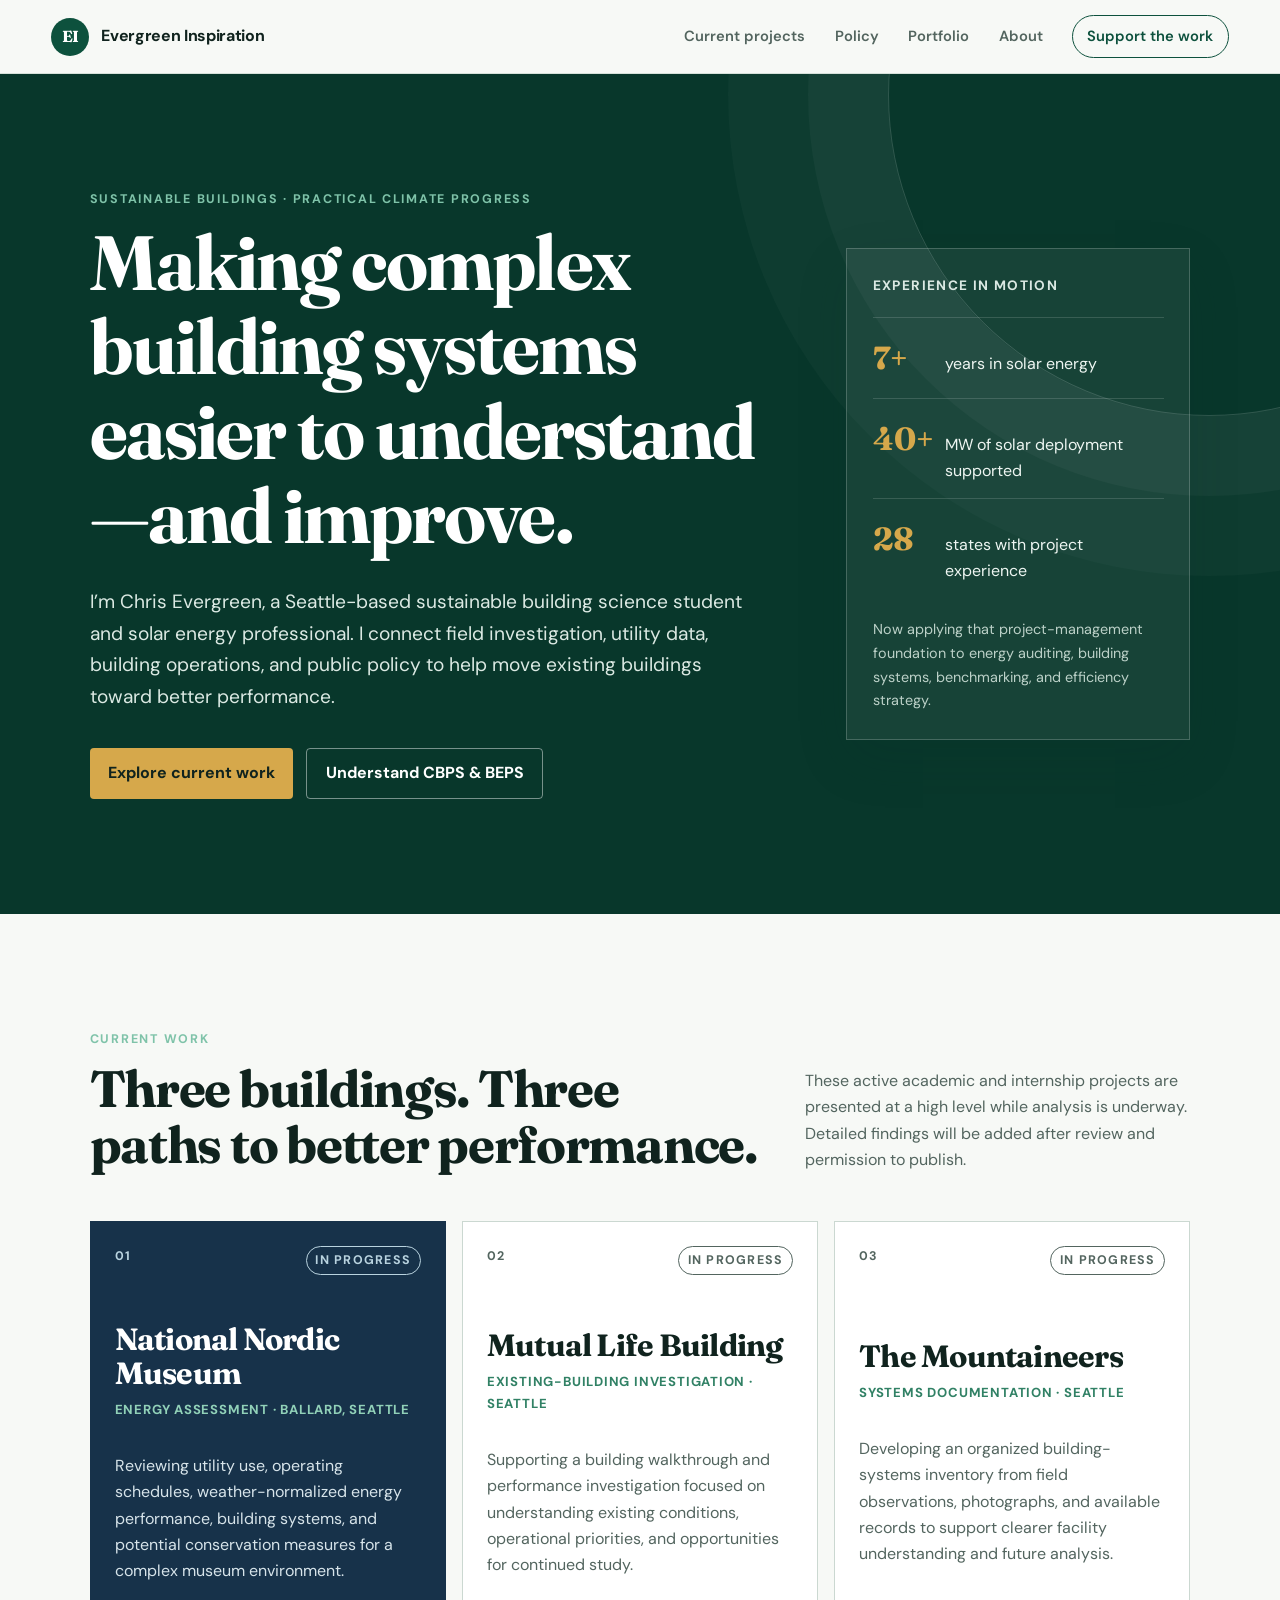
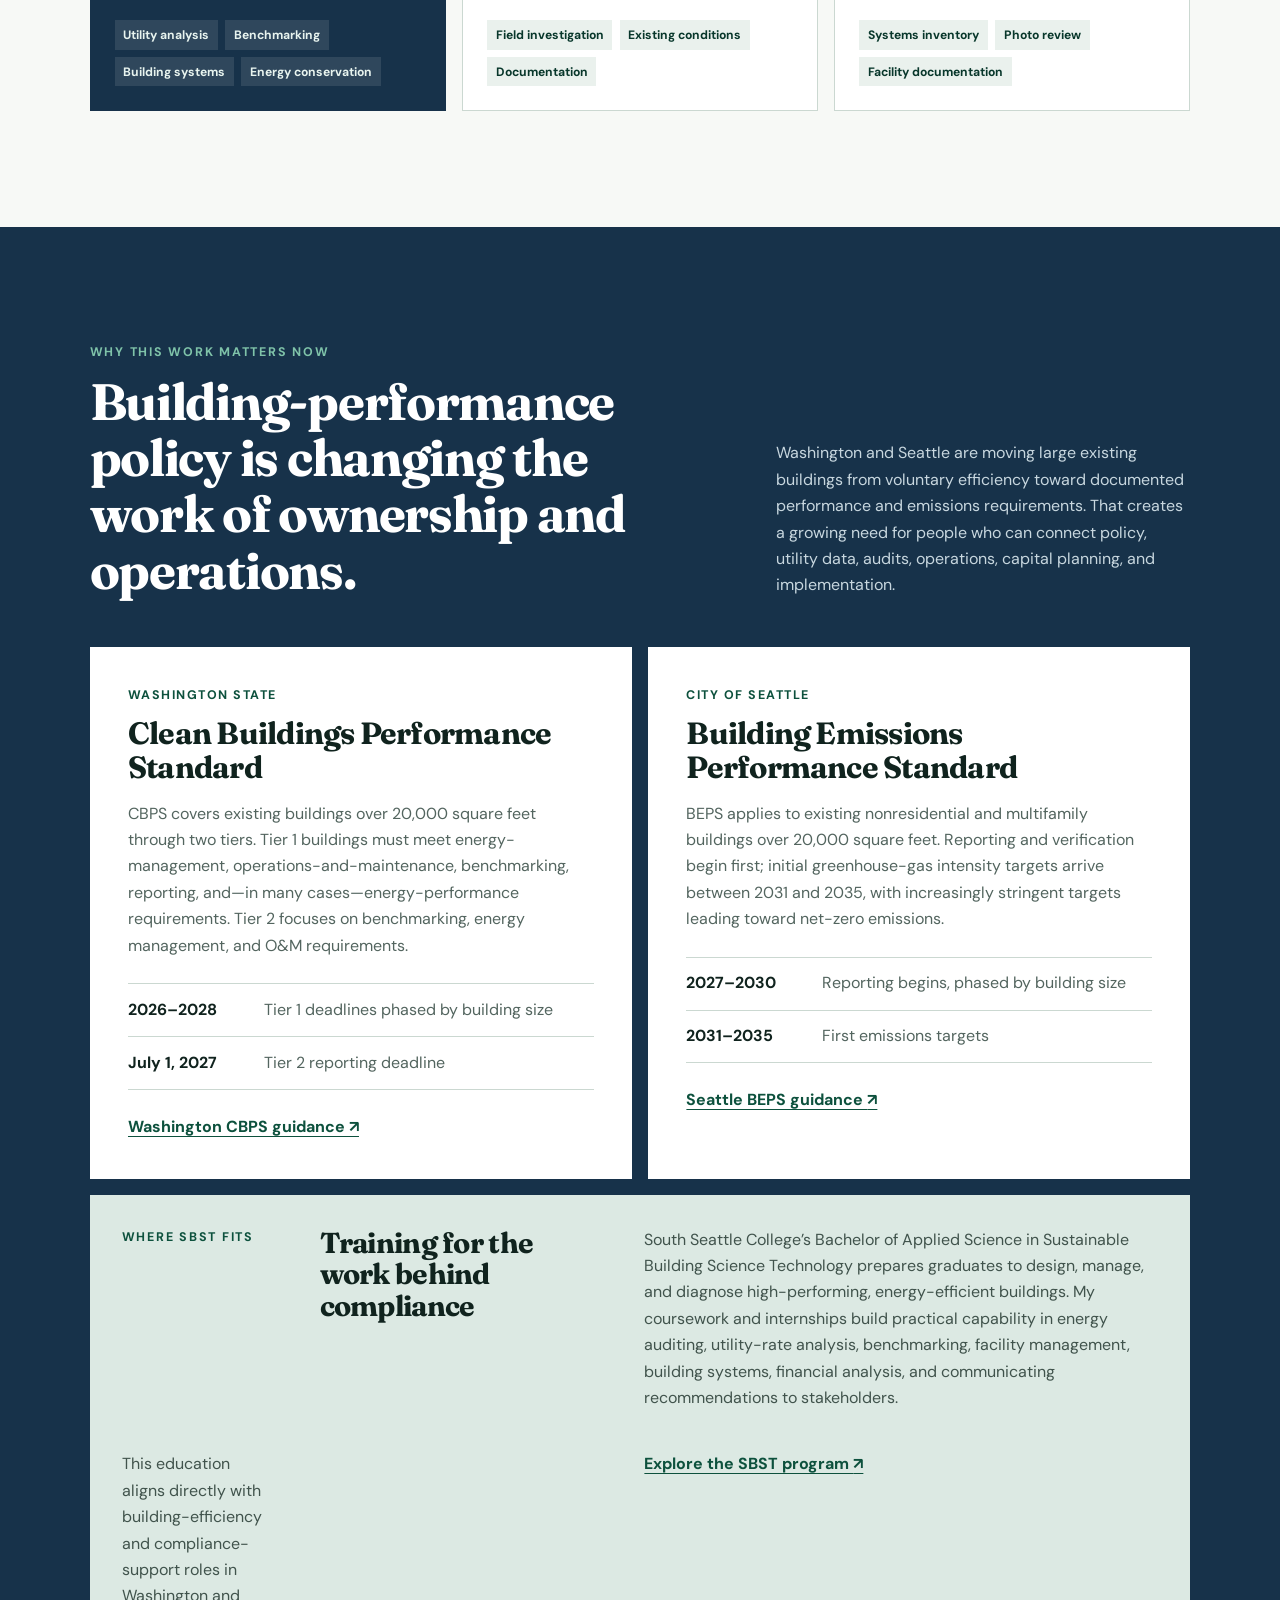
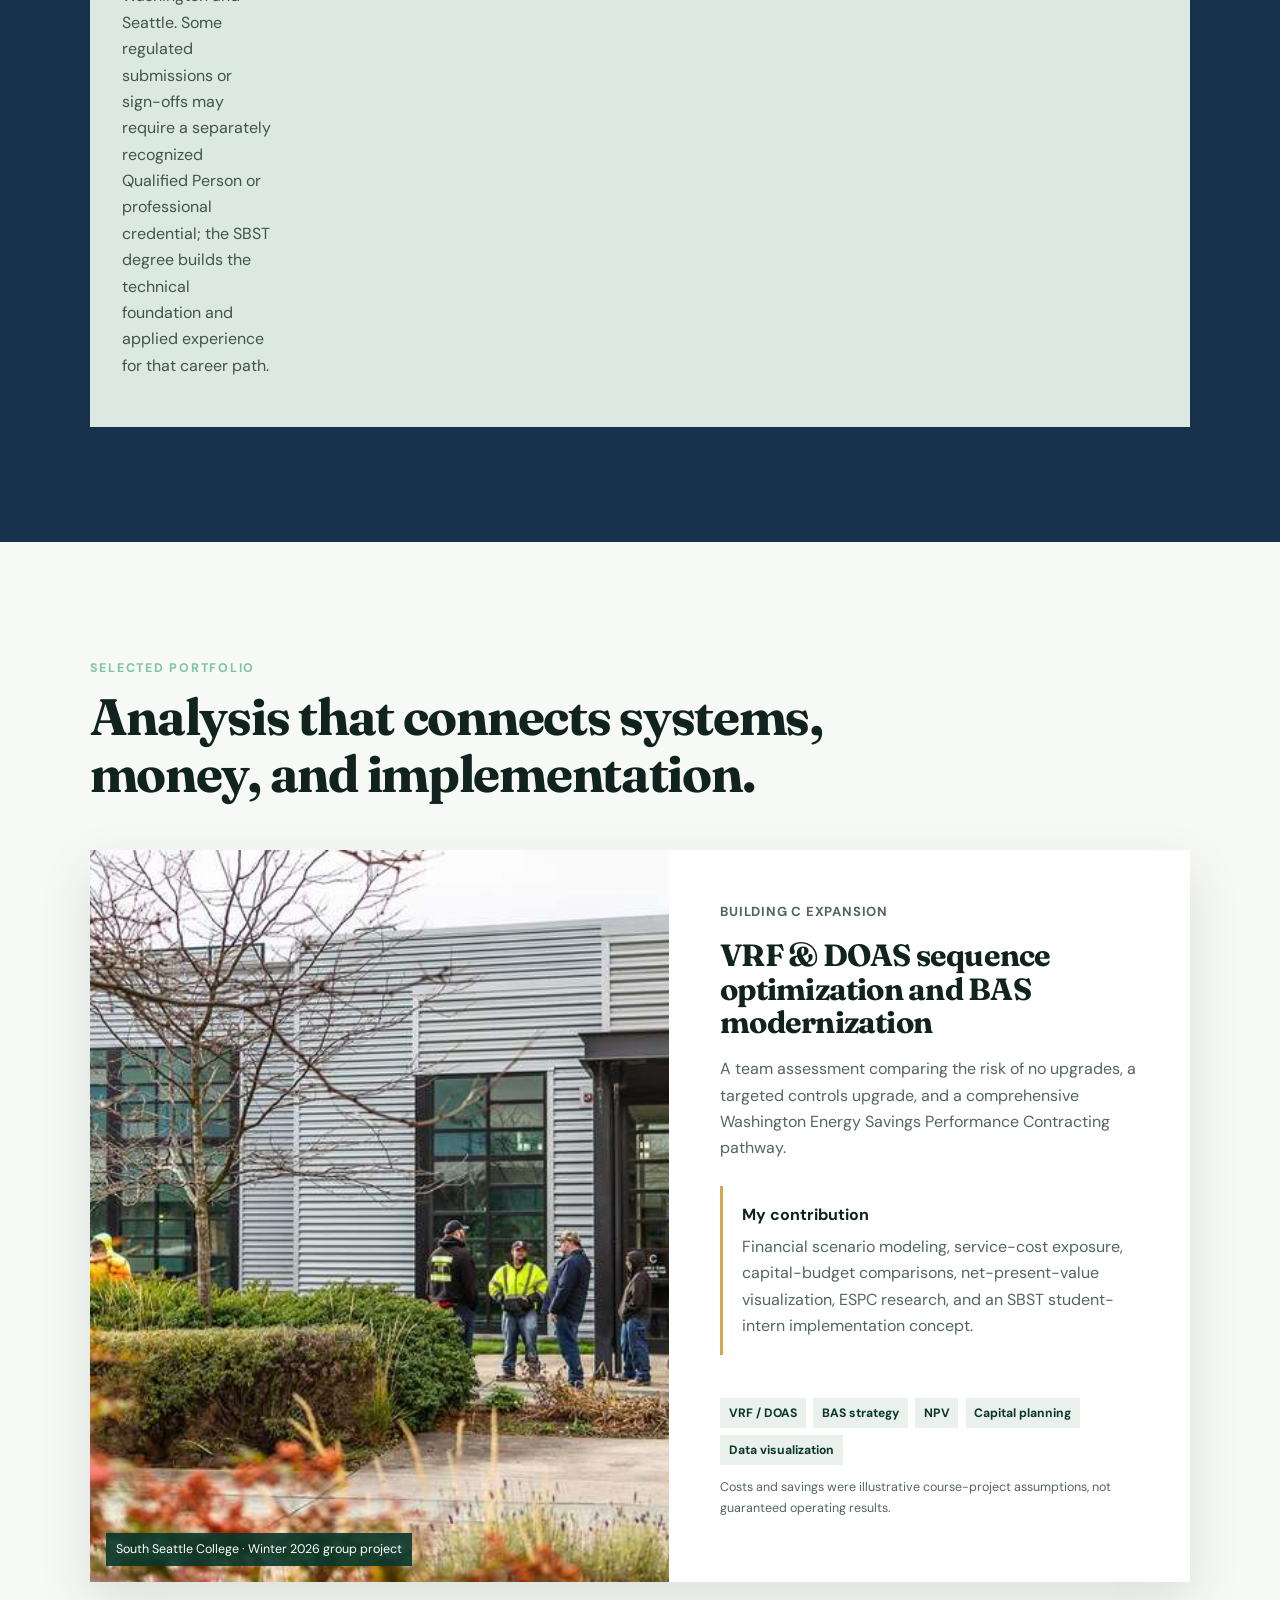
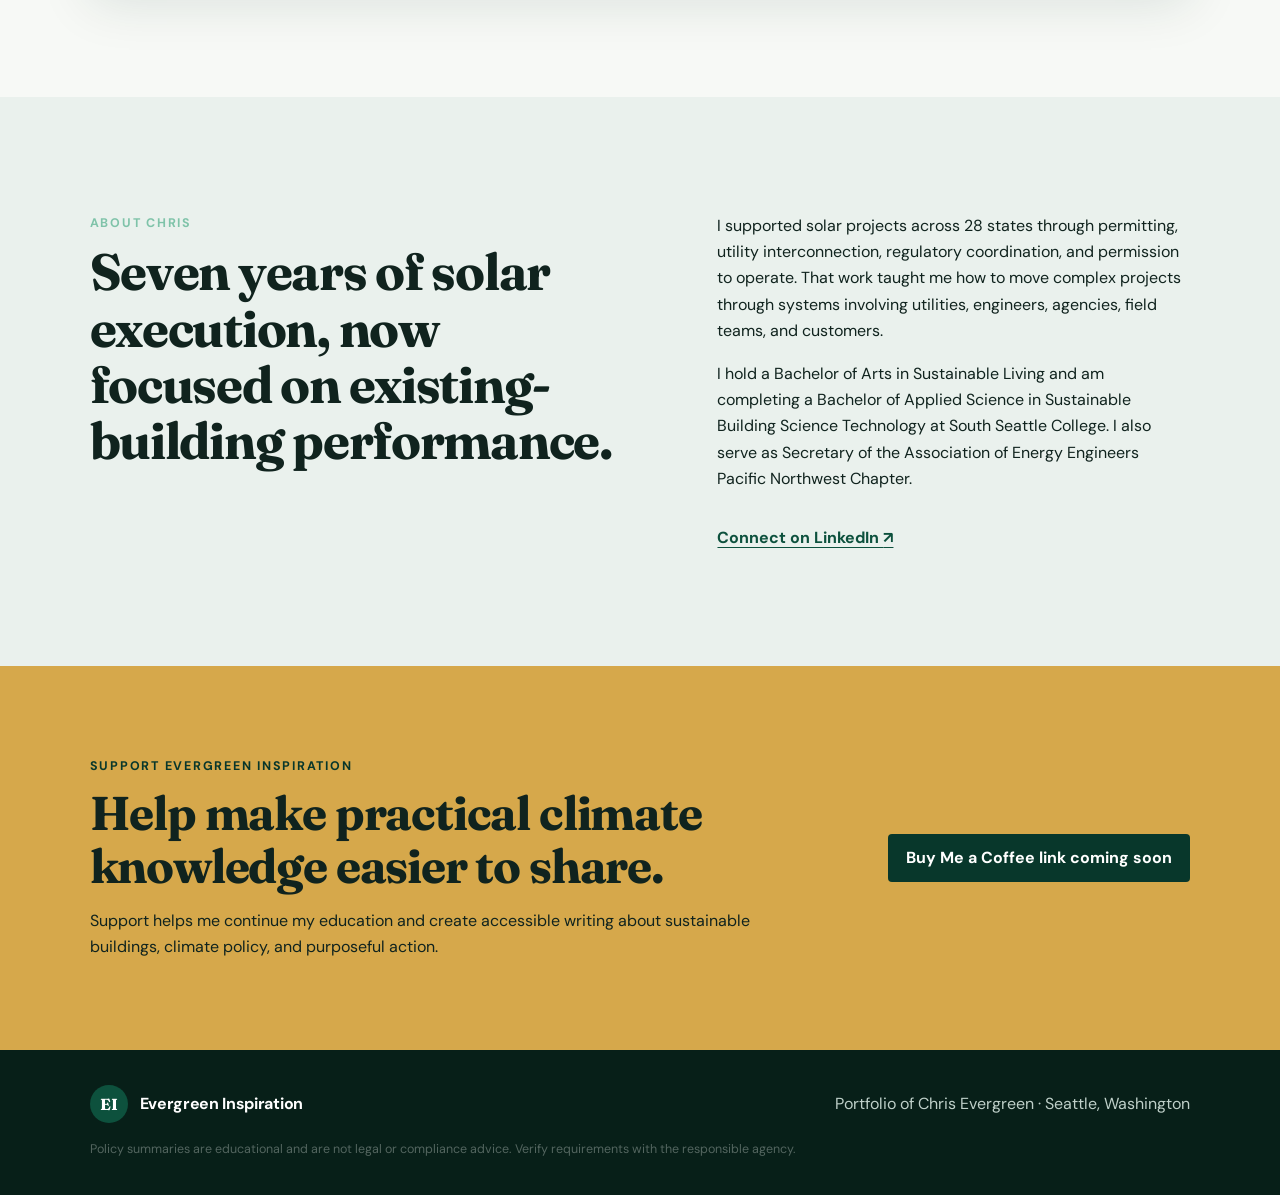
==== index.html @ 967eb892 "Embed optimized project image" ====
<!doctype html>
<html lang="en">
<head>
  <meta charset="utf-8">
  <meta name="viewport" content="width=device-width, initial-scale=1">
  <meta name="description" content="Chris Evergreen's portfolio in sustainable buildings, solar project management, building performance, and climate-focused work.">
  <title>Evergreen Inspiration | Chris Evergreen</title>
  <link rel="preconnect" href="https://fonts.googleapis.com">
  <link rel="preconnect" href="https://fonts.gstatic.com" crossorigin>
  <link href="https://fonts.googleapis.com/css2?family=DM+Sans:wght@400;500;600;700&family=Fraunces:opsz,wght@9..144,600;9..144,700&display=swap" rel="stylesheet">
  <link rel="stylesheet" href="styles.css">
</head>
<body>
  <a class="skip-link" href="#main">Skip to content</a>

  <header class="site-header">
    <a class="brand" href="#top" aria-label="Evergreen Inspiration home">
      <span class="brand-mark" aria-hidden="true">EI</span>
      <span>Evergreen Inspiration</span>
    </a>
    <button class="menu-button" type="button" aria-expanded="false" aria-controls="site-nav">Menu</button>
    <nav id="site-nav" aria-label="Primary navigation">
      <a href="#projects">Current projects</a>
      <a href="#policy">Policy</a>
      <a href="#portfolio">Portfolio</a>
      <a href="#about">About</a>
      <a class="nav-support" href="#support">Support the work</a>
    </nav>
  </header>

  <main id="main">
    <section class="hero" id="top">
      <div class="hero-copy">
        <p class="eyebrow">Sustainable buildings · practical climate progress</p>
        <h1>Making complex building systems easier to understand—and improve.</h1>
        <p class="hero-lede">I’m Chris Evergreen, a Seattle-based sustainable building science student and solar energy professional. I connect field investigation, utility data, building operations, and public policy to help move existing buildings toward better performance.</p>
        <div class="hero-actions">
          <a class="button primary" href="#projects">Explore current work</a>
          <a class="button secondary" href="#policy">Understand CBPS &amp; BEPS</a>
        </div>
      </div>
      <aside class="impact-panel" aria-label="Experience highlights">
        <p class="impact-kicker">Experience in motion</p>
        <dl>
          <div><dt>7+</dt><dd>years in solar energy</dd></div>
          <div><dt>40+</dt><dd>MW of solar deployment supported</dd></div>
          <div><dt>28</dt><dd>states with project experience</dd></div>
        </dl>
        <p class="impact-note">Now applying that project-management foundation to energy auditing, building systems, benchmarking, and efficiency strategy.</p>
      </aside>
    </section>

    <section class="section projects-section" id="projects">
      <div class="section-heading">
        <div>
          <p class="eyebrow">Current work</p>
          <h2>Three buildings. Three paths to better performance.</h2>
        </div>
        <p>These active academic and internship projects are presented at a high level while analysis is underway. Detailed findings will be added after review and permission to publish.</p>
      </div>

      <div class="project-grid">
        <article class="project-card featured">
          <div class="card-topline"><span>01</span><span class="status">In progress</span></div>
          <h3>National Nordic Museum</h3>
          <p class="project-type">Energy assessment · Ballard, Seattle</p>
          <p>Reviewing utility use, operating schedules, weather-normalized energy performance, building systems, and potential conservation measures for a complex museum environment.</p>
          <ul class="tag-list" aria-label="Project skills">
            <li>Utility analysis</li><li>Benchmarking</li><li>Building systems</li><li>Energy conservation</li>
          </ul>
        </article>

        <article class="project-card">
          <div class="card-topline"><span>02</span><span class="status">In progress</span></div>
          <h3>Mutual Life Building</h3>
          <p class="project-type">Existing-building investigation · Seattle</p>
          <p>Supporting a building walkthrough and performance investigation focused on understanding existing conditions, operational priorities, and opportunities for continued study.</p>
          <ul class="tag-list" aria-label="Project skills">
            <li>Field investigation</li><li>Existing conditions</li><li>Documentation</li>
          </ul>
        </article>

        <article class="project-card">
          <div class="card-topline"><span>03</span><span class="status">In progress</span></div>
          <h3>The Mountaineers</h3>
          <p class="project-type">Systems documentation · Seattle</p>
          <p>Developing an organized building-systems inventory from field observations, photographs, and available records to support clearer facility understanding and future analysis.</p>
          <ul class="tag-list" aria-label="Project skills">
            <li>Systems inventory</li><li>Photo review</li><li>Facility documentation</li>
          </ul>
        </article>
      </div>
    </section>

    <section class="section policy-section" id="policy">
      <div class="policy-intro">
        <p class="eyebrow">Why this work matters now</p>
        <h2>Building-performance policy is changing the work of ownership and operations.</h2>
        <p>Washington and Seattle are moving large existing buildings from voluntary efficiency toward documented performance and emissions requirements. That creates a growing need for people who can connect policy, utility data, audits, operations, capital planning, and implementation.</p>
      </div>

      <div class="policy-grid">
        <article class="policy-card">
          <p class="policy-jurisdiction">Washington State</p>
          <h3>Clean Buildings Performance Standard</h3>
          <p>CBPS covers existing buildings over 20,000 square feet through two tiers. Tier 1 buildings must meet energy-management, operations-and-maintenance, benchmarking, reporting, and—in many cases—energy-performance requirements. Tier 2 focuses on benchmarking, energy management, and O&amp;M requirements.</p>
          <div class="deadline-list" aria-label="CBPS deadlines">
            <p><strong>2026–2028</strong><span>Tier 1 deadlines phased by building size</span></p>
            <p><strong>July 1, 2027</strong><span>Tier 2 reporting deadline</span></p>
          </div>
          <a href="https://www.commerce.wa.gov/cbps/" target="_blank" rel="noreferrer">Washington CBPS guidance <span aria-hidden="true">↗</span></a>
        </article>

        <article class="policy-card">
          <p class="policy-jurisdiction">City of Seattle</p>
          <h3>Building Emissions Performance Standard</h3>
          <p>BEPS applies to existing nonresidential and multifamily buildings over 20,000 square feet. Reporting and verification begin first; initial greenhouse-gas intensity targets arrive between 2031 and 2035, with increasingly stringent targets leading toward net-zero emissions.</p>
          <div class="deadline-list" aria-label="BEPS deadlines">
            <p><strong>2027–2030</strong><span>Reporting begins, phased by building size</span></p>
            <p><strong>2031–2035</strong><span>First emissions targets</span></p>
          </div>
          <a href="https://www.seattle.gov/environment/climate-change/buildings-and-energy/building-emissions-performance-standard" target="_blank" rel="noreferrer">Seattle BEPS guidance <span aria-hidden="true">↗</span></a>
        </article>
      </div>

      <aside class="qualification-note">
        <p class="eyebrow">Where SBST fits</p>
        <h3>Training for the work behind compliance</h3>
        <p>South Seattle College’s Bachelor of Applied Science in Sustainable Building Science Technology prepares graduates to design, manage, and diagnose high-performing, energy-efficient buildings. My coursework and internships build practical capability in energy auditing, utility-rate analysis, benchmarking, facility management, building systems, financial analysis, and communicating recommendations to stakeholders.</p>
        <p>This education aligns directly with building-efficiency and compliance-support roles in Washington and Seattle. Some regulated submissions or sign-offs may require a separately recognized Qualified Person or professional credential; the SBST degree builds the technical foundation and applied experience for that career path.</p>
        <a href="https://southseattle.edu/programs/sustainable-building-science-technology" target="_blank" rel="noreferrer">Explore the SBST program <span aria-hidden="true">↗</span></a>
      </aside>
    </section>

    <section class="section portfolio-section" id="portfolio">
      <div class="section-heading compact">
        <div>
          <p class="eyebrow">Selected portfolio</p>
          <h2>Analysis that connects systems, money, and implementation.</h2>
        </div>
      </div>

      <article class="case-study">
        <div class="case-image">
          <img src="[data-uri]" alt="Gene J. Colin Education Hall at South Seattle College">
          <p>South Seattle College · Winter 2026 group project</p>
        </div>
        <div class="case-copy">
          <p class="project-type">Building C Expansion</p>
          <h3>VRF &amp; DOAS sequence optimization and BAS modernization</h3>
          <p>A team assessment comparing the risk of no upgrades, a targeted controls upgrade, and a comprehensive Washington Energy Savings Performance Contracting pathway.</p>
          <div class="contribution">
            <h4>My contribution</h4>
            <p>Financial scenario modeling, service-cost exposure, capital-budget comparisons, net-present-value visualization, ESPC research, and an SBST student-intern implementation concept.</p>
          </div>
          <ul class="tag-list" aria-label="Case study skills">
            <li>VRF / DOAS</li><li>BAS strategy</li><li>NPV</li><li>Capital planning</li><li>Data visualization</li>
          </ul>
          <p class="fine-print">Costs and savings were illustrative course-project assumptions, not guaranteed operating results.</p>
        </div>
      </article>
    </section>

    <section class="section about-section" id="about">
      <div>
        <p class="eyebrow">About Chris</p>
        <h2>Seven years of solar execution, now focused on existing-building performance.</h2>
      </div>
      <div class="about-copy">
        <p>I supported solar projects across 28 states through permitting, utility interconnection, regulatory coordination, and permission to operate. That work taught me how to move complex projects through systems involving utilities, engineers, agencies, field teams, and customers.</p>
        <p>I hold a Bachelor of Arts in Sustainable Living and am completing a Bachelor of Applied Science in Sustainable Building Science Technology at South Seattle College. I also serve as Secretary of the Association of Energy Engineers Pacific Northwest Chapter.</p>
        <a class="text-link" href="https://www.linkedin.com/in/chris-evergreen" target="_blank" rel="noreferrer">Connect on LinkedIn <span aria-hidden="true">↗</span></a>
      </div>
    </section>

    <section class="support-section" id="support">
      <div>
        <p class="eyebrow">Support Evergreen Inspiration</p>
        <h2>Help make practical climate knowledge easier to share.</h2>
        <p>Support helps me continue my education and create accessible writing about sustainable buildings, climate policy, and purposeful action.</p>
      </div>
      <span class="button support-placeholder" aria-label="Buy Me a Coffee link coming soon">Buy Me a Coffee link coming soon</span>
    </section>
  </main>

  <footer>
    <a class="brand footer-brand" href="#top"><span class="brand-mark" aria-hidden="true">EI</span><span>Evergreen Inspiration</span></a>
    <p>Portfolio of Chris Evergreen · Seattle, Washington</p>
    <p class="fine-print">Policy summaries are educational and are not legal or compliance advice. Verify requirements with the responsible agency.</p>
  </footer>

  <script src="script.js"></script>
</body>
</html>
---- styles.css ----
:root {
  --ink: #10231e;
  --evergreen: #0d513d;
  --evergreen-dark: #08372b;
  --navy: #17324a;
  --mist: #eaf1ed;
  --paper: #f7f9f6;
  --white: #ffffff;
  --gold: #d6a84b;
  --line: #cbd8d1;
  --muted: #53655f;
  --shadow: 0 20px 50px rgba(11, 48, 38, .12);
}

* { box-sizing: border-box; }
html { scroll-behavior: smooth; }
body {
  margin: 0;
  background: var(--paper);
  color: var(--ink);
  font-family: "DM Sans", system-ui, sans-serif;
  font-size: 16px;
  line-height: 1.65;
}
a { color: inherit; }
img { display: block; max-width: 100%; }
.skip-link { position: absolute; left: -9999px; top: 1rem; z-index: 99; padding: .7rem 1rem; background: var(--white); }
.skip-link:focus { left: 1rem; }

.site-header {
  position: sticky;
  top: 0;
  z-index: 20;
  display: flex;
  align-items: center;
  justify-content: space-between;
  min-height: 74px;
  padding: .8rem clamp(1rem, 4vw, 4rem);
  background: rgba(247, 249, 246, .94);
  border-bottom: 1px solid rgba(203, 216, 209, .75);
  backdrop-filter: blur(14px);
}
.brand { display: inline-flex; align-items: center; gap: .75rem; font-weight: 700; text-decoration: none; letter-spacing: -.02em; }
.brand-mark { display: grid; place-items: center; width: 38px; height: 38px; border-radius: 50%; background: var(--evergreen); color: var(--white); font-family: "Fraunces", serif; }
nav { display: flex; align-items: center; gap: clamp(1rem, 2.3vw, 2rem); }
nav a { color: var(--muted); font-size: .92rem; font-weight: 600; text-decoration: none; }
nav a:hover, nav a:focus { color: var(--evergreen); }
.nav-support { padding: .5rem .9rem; border: 1px solid var(--evergreen); border-radius: 999px; color: var(--evergreen); }
.menu-button { display: none; border: 1px solid var(--line); border-radius: 999px; padding: .55rem .9rem; background: transparent; color: var(--ink); font: inherit; font-weight: 600; }

.hero {
  position: relative;
  overflow: hidden;
  display: grid;
  grid-template-columns: minmax(0, 1.55fr) minmax(280px, .8fr);
  gap: clamp(2rem, 7vw, 7rem);
  align-items: center;
  min-height: 680px;
  padding: clamp(4.5rem, 9vw, 8rem) clamp(1.25rem, 7vw, 8rem);
  background: var(--evergreen-dark);
  color: var(--white);
}
.hero::after {
  content: "";
  position: absolute;
  width: 640px;
  height: 640px;
  right: -250px;
  top: -300px;
  border: 1px solid rgba(255,255,255,.16);
  border-radius: 50%;
  box-shadow: 0 0 0 80px rgba(255,255,255,.03), 0 0 0 160px rgba(255,255,255,.025);
}
.hero-copy, .impact-panel { position: relative; z-index: 1; }
.eyebrow { margin: 0 0 .7rem; color: #7fc3a9; font-size: .78rem; font-weight: 700; letter-spacing: .14em; text-transform: uppercase; }
h1, h2, h3 { font-family: "Fraunces", Georgia, serif; line-height: 1.1; letter-spacing: -.025em; }
h1 { max-width: 900px; margin: 0; font-size: clamp(2.8rem, 6vw, 6.4rem); }
h2 { margin: 0; font-size: clamp(2.1rem, 4vw, 4rem); }
h3 { margin: 0; font-size: clamp(1.55rem, 2.4vw, 2.35rem); }
.hero-lede { max-width: 800px; margin: 1.7rem 0 0; color: #dbe9e3; font-size: clamp(1.05rem, 1.5vw, 1.28rem); }
.hero-actions { display: flex; flex-wrap: wrap; gap: .8rem; margin-top: 2.2rem; }
.button { display: inline-flex; align-items: center; justify-content: center; min-height: 48px; padding: .7rem 1.15rem; border-radius: 4px; font-weight: 700; text-decoration: none; }
.button.primary { background: var(--gold); color: var(--ink); }
.button.secondary { border: 1px solid rgba(255,255,255,.45); color: var(--white); }
.impact-panel { padding: 1.6rem; border: 1px solid rgba(255,255,255,.2); background: rgba(255,255,255,.06); box-shadow: var(--shadow); }
.impact-kicker { margin-top: 0; color: #dbe9e3; font-size: .85rem; font-weight: 700; letter-spacing: .1em; text-transform: uppercase; }
.impact-panel dl { margin: 1.25rem 0; }
.impact-panel dl div { display: grid; grid-template-columns: 72px 1fr; align-items: baseline; padding: .85rem 0; border-top: 1px solid rgba(255,255,255,.14); }
.impact-panel dt { color: var(--gold); font-family: "Fraunces", serif; font-size: 2rem; font-weight: 700; }
.impact-panel dd { margin: 0; color: #eef6f2; }
.impact-note { margin-bottom: 0; color: #bcd1c8; font-size: .9rem; }

.section { padding: clamp(4.5rem, 9vw, 8rem) clamp(1.25rem, 7vw, 8rem); }
.section-heading { display: grid; grid-template-columns: minmax(0, 1.3fr) minmax(260px, .75fr); gap: 3rem; align-items: end; margin-bottom: 3rem; }
.section-heading > p { margin: 0; color: var(--muted); }
.section-heading.compact { grid-template-columns: 1fr; }
.section-heading h2 { max-width: 850px; }
.project-grid { display: grid; grid-template-columns: repeat(3, 1fr); gap: 1rem; }
.project-card { display: flex; flex-direction: column; min-height: 420px; padding: 1.5rem; border: 1px solid var(--line); background: var(--white); }
.project-card.featured { background: var(--navy); color: var(--white); border-color: var(--navy); }
.card-topline { display: flex; justify-content: space-between; margin-bottom: auto; padding-bottom: 3rem; color: var(--muted); font-size: .78rem; font-weight: 700; letter-spacing: .1em; text-transform: uppercase; }
.featured .card-topline { color: #b9d3df; }
.status { padding: .18rem .55rem; border: 1px solid currentColor; border-radius: 999px; }
.project-card h3 { margin-bottom: .55rem; }
.project-type { margin: 0 0 1rem; color: #318165; font-size: .82rem; font-weight: 700; letter-spacing: .06em; text-transform: uppercase; }
.featured .project-type { color: #91d1b8; }
.project-card p:not(.project-type) { color: var(--muted); }
.featured p:not(.project-type) { color: #d7e4ea; }
.tag-list { display: flex; flex-wrap: wrap; gap: .45rem; margin: auto 0 0; padding: 1.2rem 0 0; list-style: none; }
.tag-list li { padding: .3rem .55rem; background: var(--mist); color: var(--evergreen-dark); font-size: .76rem; font-weight: 700; }
.featured .tag-list li { background: rgba(255,255,255,.1); color: #e8f4ef; }

.policy-section { background: var(--navy); color: var(--white); }
.policy-intro { display: grid; grid-template-columns: minmax(0, 1.2fr) minmax(280px, .8fr); column-gap: 4rem; align-items: end; margin-bottom: 3rem; }
.policy-intro .eyebrow { grid-column: 1 / -1; }
.policy-intro p:last-child { margin: 0; color: #c8d7df; }
.policy-grid { display: grid; grid-template-columns: 1fr 1fr; gap: 1rem; }
.policy-card { padding: clamp(1.5rem, 3vw, 2.6rem); background: var(--white); color: var(--ink); }
.policy-jurisdiction { margin: 0 0 .7rem; color: var(--evergreen); font-size: .78rem; font-weight: 700; letter-spacing: .12em; text-transform: uppercase; }
.policy-card > p:not(.policy-jurisdiction) { color: var(--muted); }
.policy-card a, .qualification-note a, .text-link { color: var(--evergreen); font-weight: 700; text-decoration-thickness: 1px; text-underline-offset: 4px; }
.deadline-list { margin: 1.5rem 0; border-top: 1px solid var(--line); }
.deadline-list p { display: grid; grid-template-columns: 120px 1fr; gap: 1rem; margin: 0; padding: .8rem 0; border-bottom: 1px solid var(--line); }
.deadline-list span { color: var(--muted); }
.qualification-note { display: grid; grid-template-columns: 150px minmax(230px, .7fr) minmax(300px, 1.3fr); gap: 1.5rem 3rem; align-items: start; margin-top: 1rem; padding: 2rem; background: #dce9e3; color: var(--ink); }
.qualification-note .eyebrow { color: var(--evergreen); }
.qualification-note h3 { font-size: 1.8rem; }
.qualification-note p { margin-top: 0; color: #40534c; }
.qualification-note a { grid-column: 3; }

.case-study { display: grid; grid-template-columns: minmax(0, 1fr) minmax(340px, .9fr); background: var(--white); box-shadow: var(--shadow); }
.case-image { min-height: 500px; position: relative; overflow: hidden; }
.case-image img { width: 100%; height: 100%; object-fit: cover; }
.case-image p { position: absolute; left: 1rem; bottom: 1rem; margin: 0; padding: .4rem .65rem; background: rgba(8,55,43,.9); color: white; font-size: .78rem; }
.case-copy { padding: clamp(1.7rem, 4vw, 4rem); }
.case-copy > p { color: var(--muted); }
.contribution { margin: 1.5rem 0; padding: 1rem 0 1rem 1.2rem; border-left: 3px solid var(--gold); }
.contribution h4 { margin: 0 0 .35rem; }
.contribution p { margin: 0; color: var(--muted); }
.fine-print { color: var(--muted); font-size: .78rem; }

.about-section { display: grid; grid-template-columns: minmax(0, 1fr) minmax(300px, .9fr); gap: clamp(2rem, 8vw, 8rem); background: var(--mist); }
.about-copy p:first-child { margin-top: 0; }
.text-link { display: inline-block; margin-top: 1rem; }
.support-section { display: grid; grid-template-columns: 1fr auto; gap: 3rem; align-items: center; padding: clamp(3rem, 7vw, 6rem) clamp(1.25rem, 7vw, 8rem); background: var(--gold); }
.support-section .eyebrow { color: var(--evergreen-dark); }
.support-section h2 { max-width: 800px; font-size: clamp(2rem, 3.7vw, 3.6rem); }
.support-section p:last-child { max-width: 720px; margin-bottom: 0; }
.support-placeholder { background: var(--evergreen-dark); color: var(--white); cursor: default; text-align: center; }
footer { display: grid; grid-template-columns: 1fr auto; gap: 1rem 3rem; align-items: center; padding: 2.2rem clamp(1.25rem, 7vw, 8rem); background: #071f18; color: #bfd0c9; }
.footer-brand { color: var(--white); }
footer p { margin: 0; }
footer .fine-print { grid-column: 1 / -1; }

@media (max-width: 900px) {
  .menu-button { display: inline-block; }
  nav { position: absolute; left: 1rem; right: 1rem; top: 66px; display: none; flex-direction: column; align-items: stretch; gap: 0; padding: .6rem; background: var(--white); border: 1px solid var(--line); box-shadow: var(--shadow); }
  nav.open { display: flex; }
  nav a { padding: .7rem; }
  .nav-support { border: 0; border-radius: 0; }
  .hero, .section-heading, .policy-intro, .case-study, .about-section { grid-template-columns: 1fr; }
  .hero { min-height: auto; }
  .project-grid { grid-template-columns: 1fr; }
  .project-card { min-height: 350px; }
  .policy-grid { grid-template-columns: 1fr; }
  .qualification-note { grid-template-columns: 1fr; }
  .qualification-note a { grid-column: 1; }
  .case-image { min-height: 360px; }
  .support-section { grid-template-columns: 1fr; }
  .support-placeholder { justify-self: start; }
  footer { grid-template-columns: 1fr; }
  footer .fine-print { grid-column: 1; }
}

@media (max-width: 560px) {
  h1 { font-size: clamp(2.6rem, 13vw, 4rem); }
  .hero { padding-top: 4rem; }
  .impact-panel dl div { grid-template-columns: 64px 1fr; }
  .section-heading { gap: 1.5rem; }
  .deadline-list p { grid-template-columns: 1fr; gap: .1rem; }
  .case-image { min-height: 250px; }
}

@media (prefers-reduced-motion: reduce) {
  html { scroll-behavior: auto; }
}
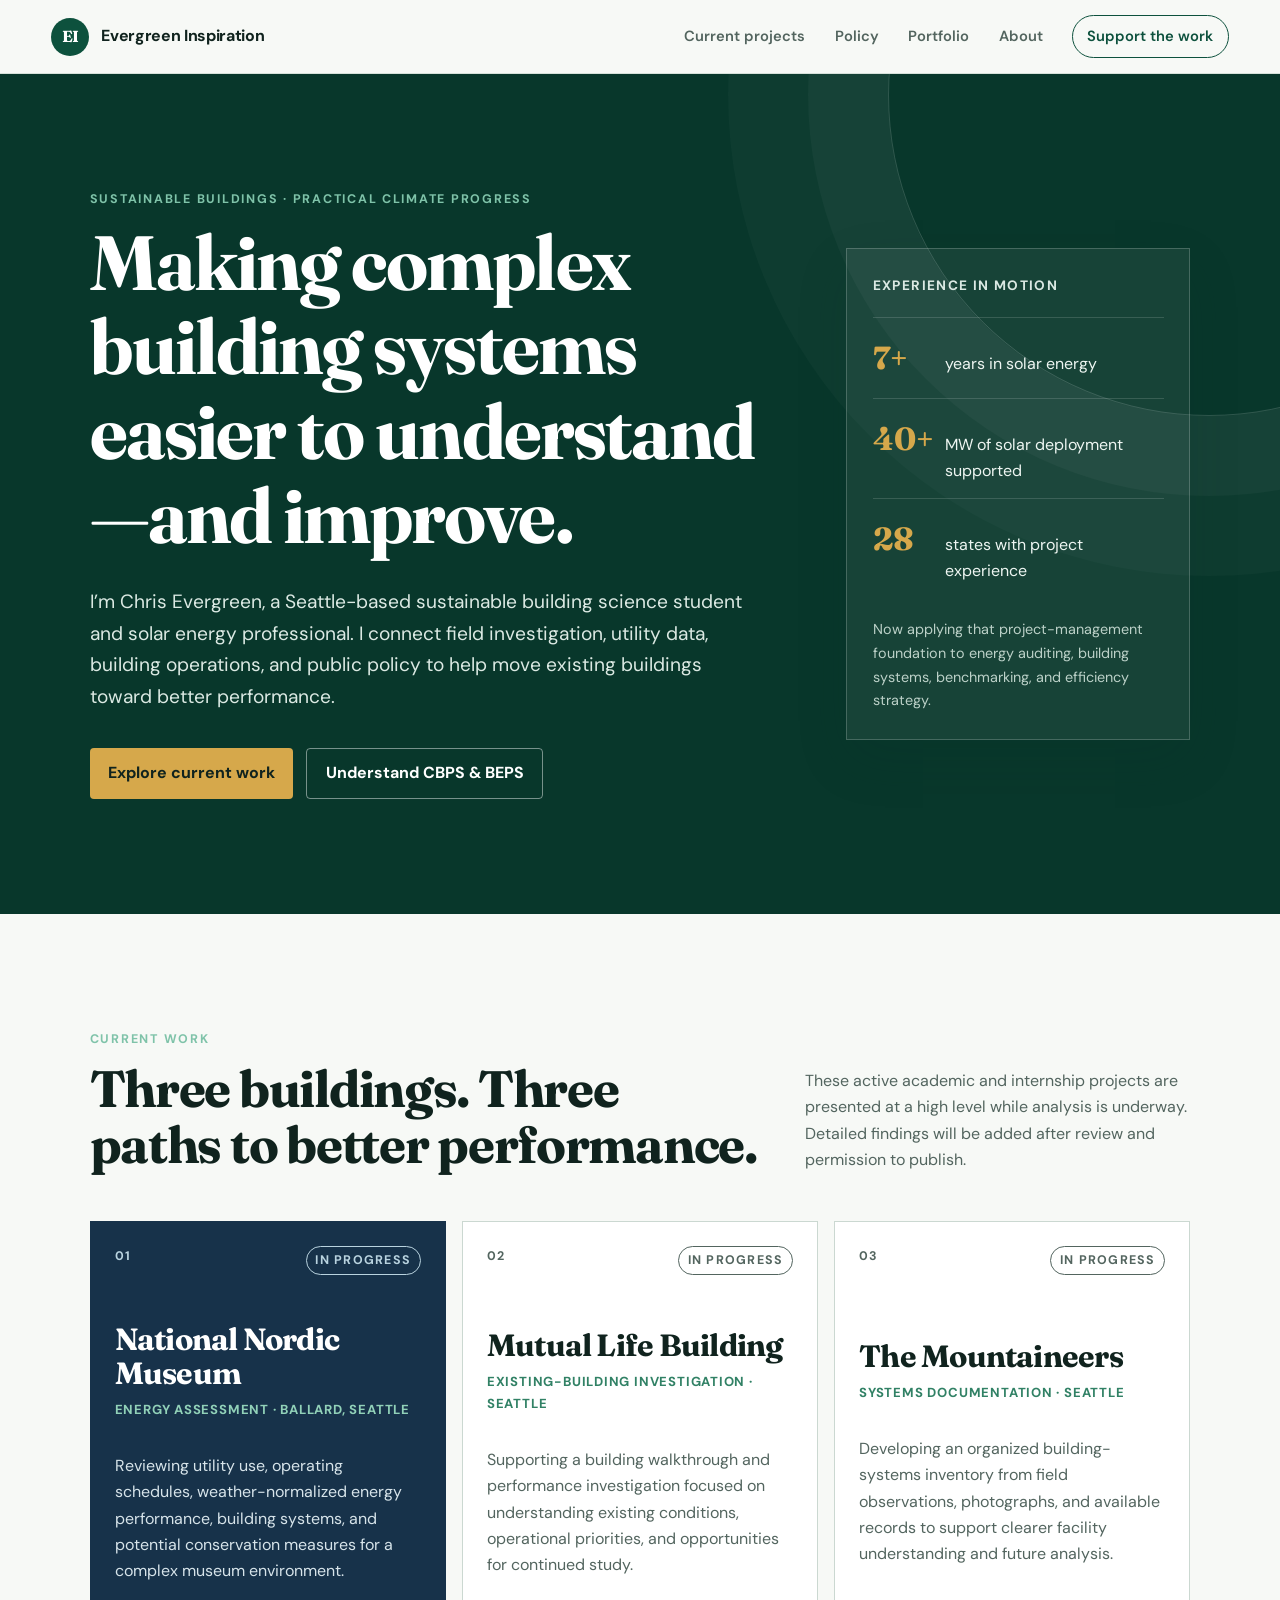
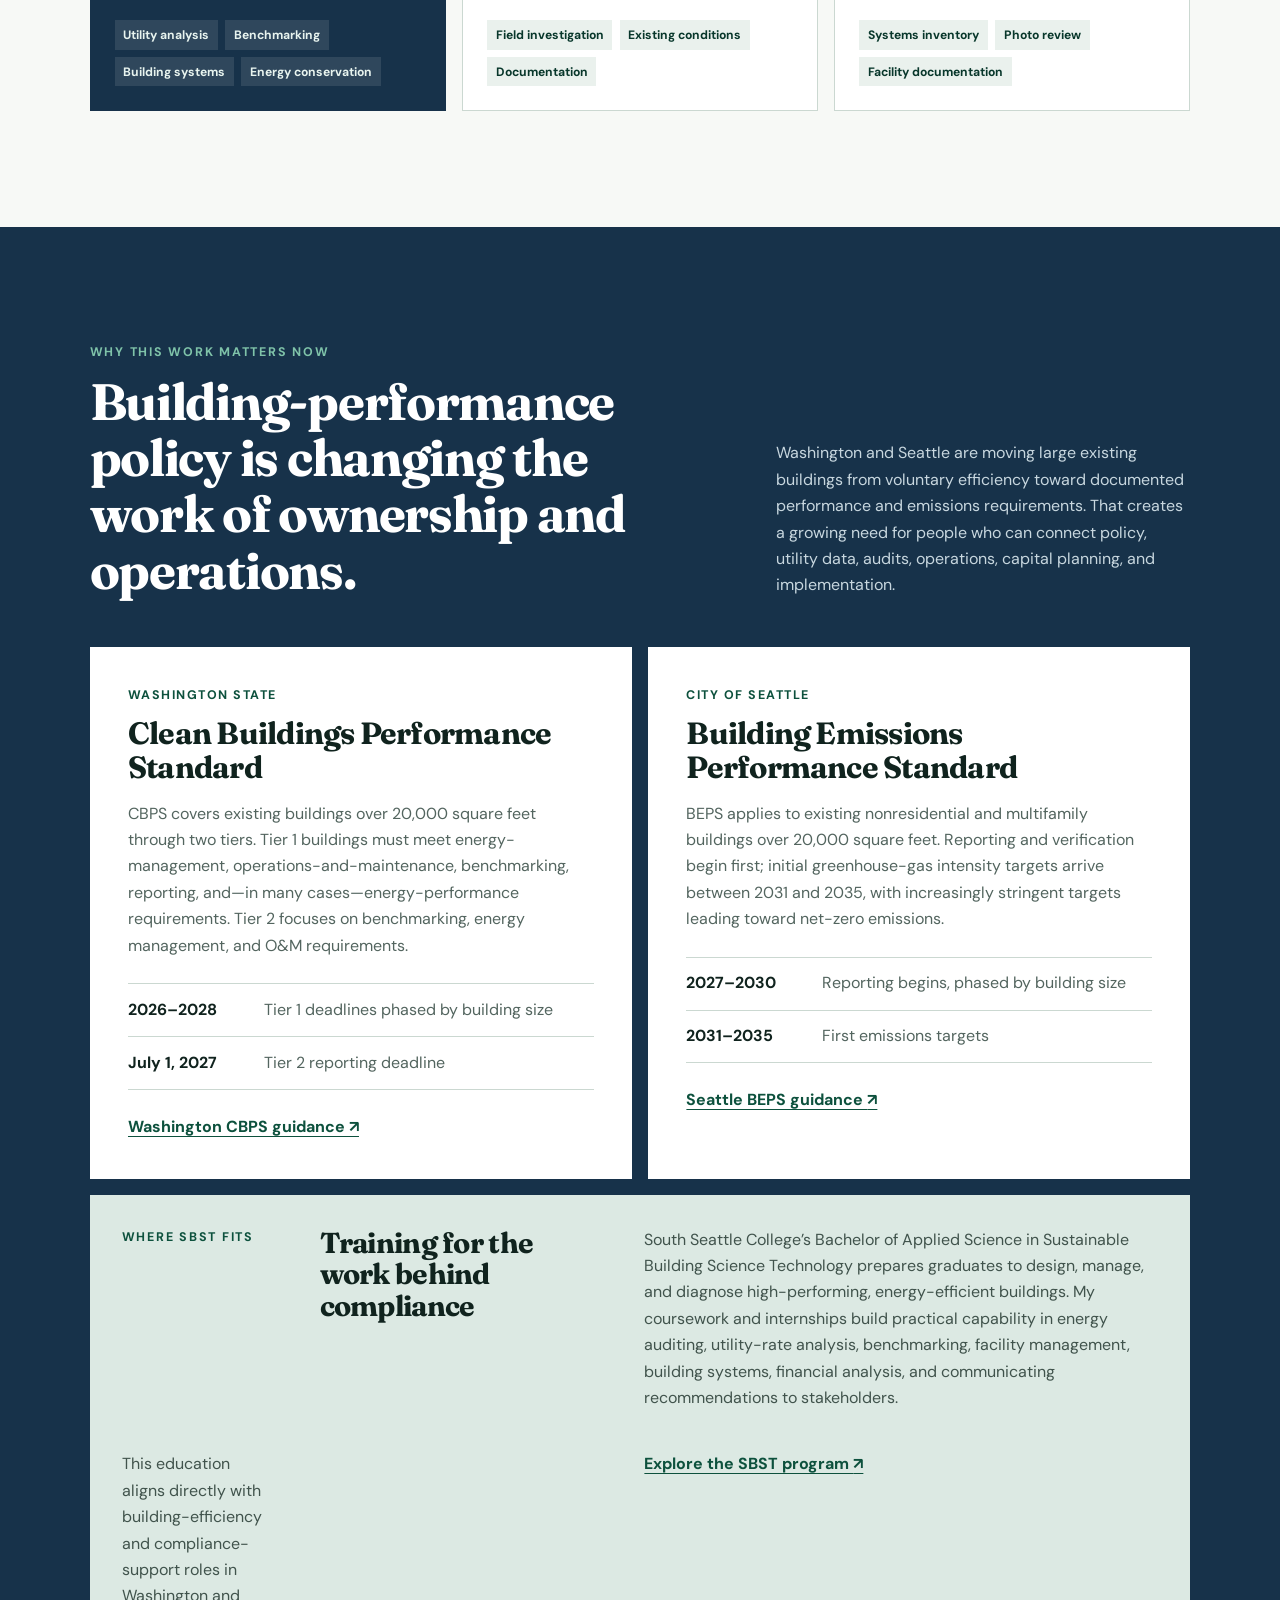
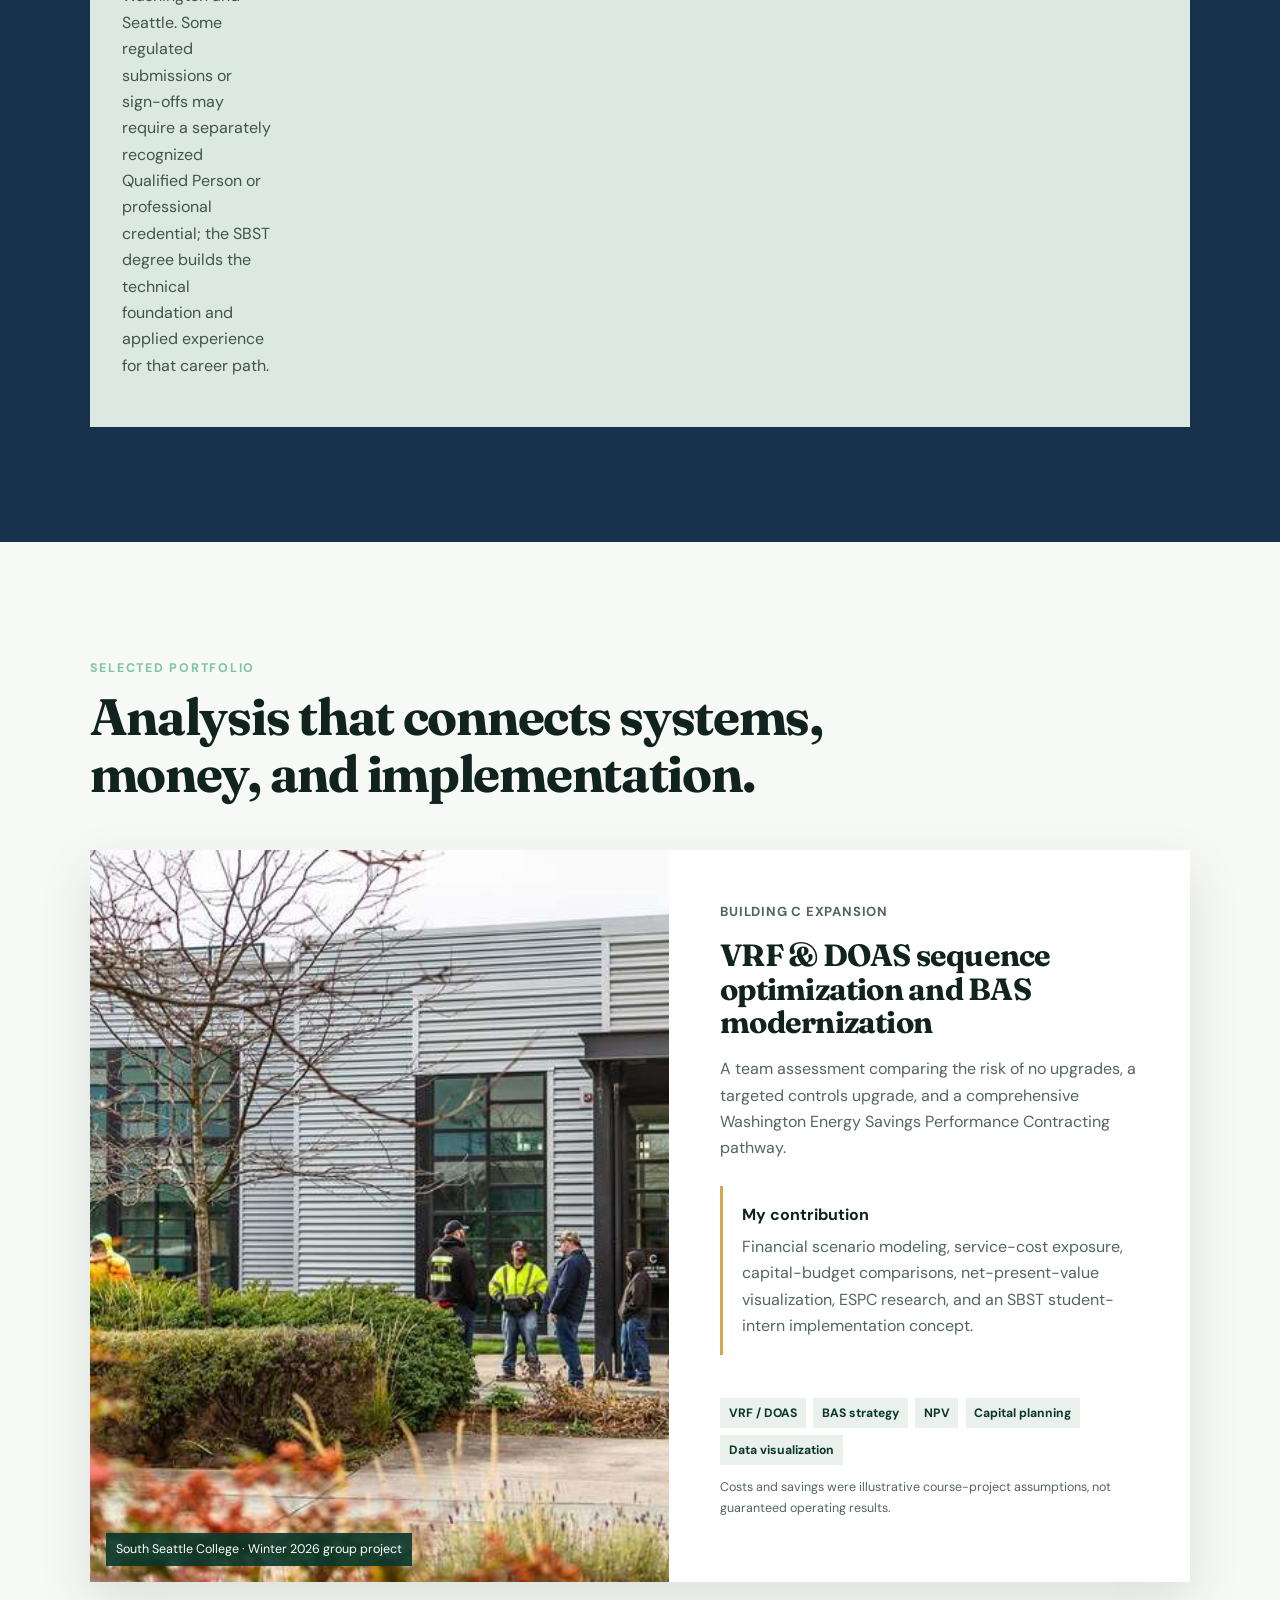
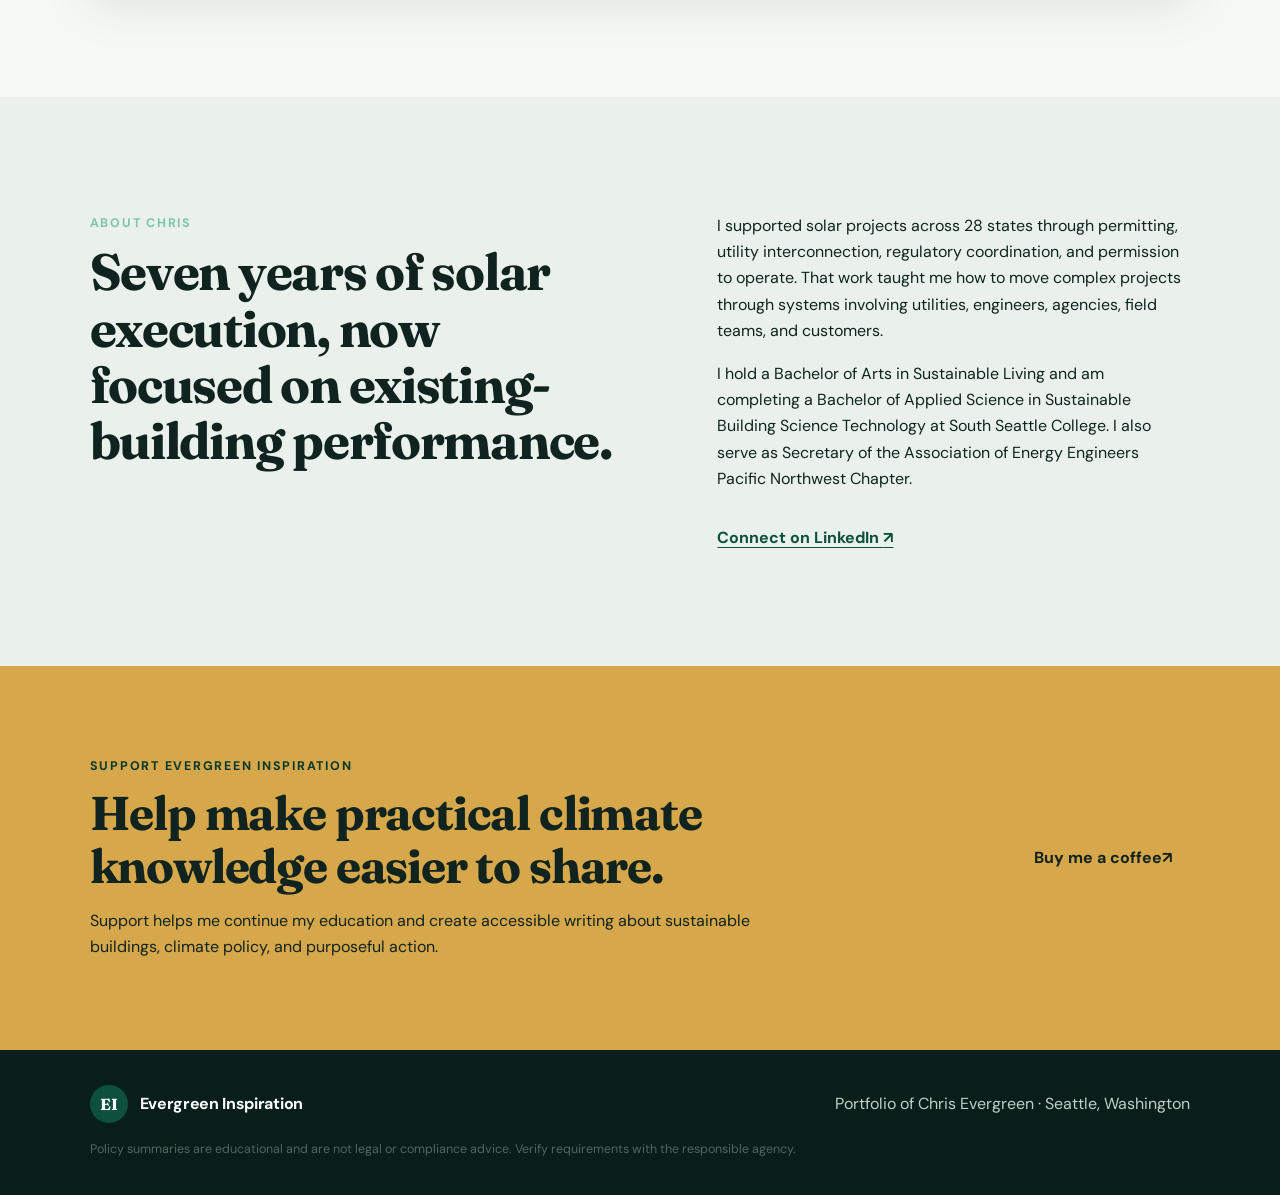
==== commit 0944d6b2: "Add Buy Me a Coffee support link" ====
--- a/index.html
+++ b/index.html
@@ -179,7 +179,7 @@
         <h2>Help make practical climate knowledge easier to share.</h2>
         <p>Support helps me continue my education and create accessible writing about sustainable buildings, climate policy, and purposeful action.</p>
       </div>
-      <span class="button support-placeholder" aria-label="Buy Me a Coffee link coming soon">Buy Me a Coffee link coming soon</span>
+      <a class="button" href="https://buymeacoffee.com/sslHxNvtZi" target="_blank" rel="noreferrer">Buy me a coffee <span aria-hidden="true">↗</span></a>
     </section>
   </main>
 
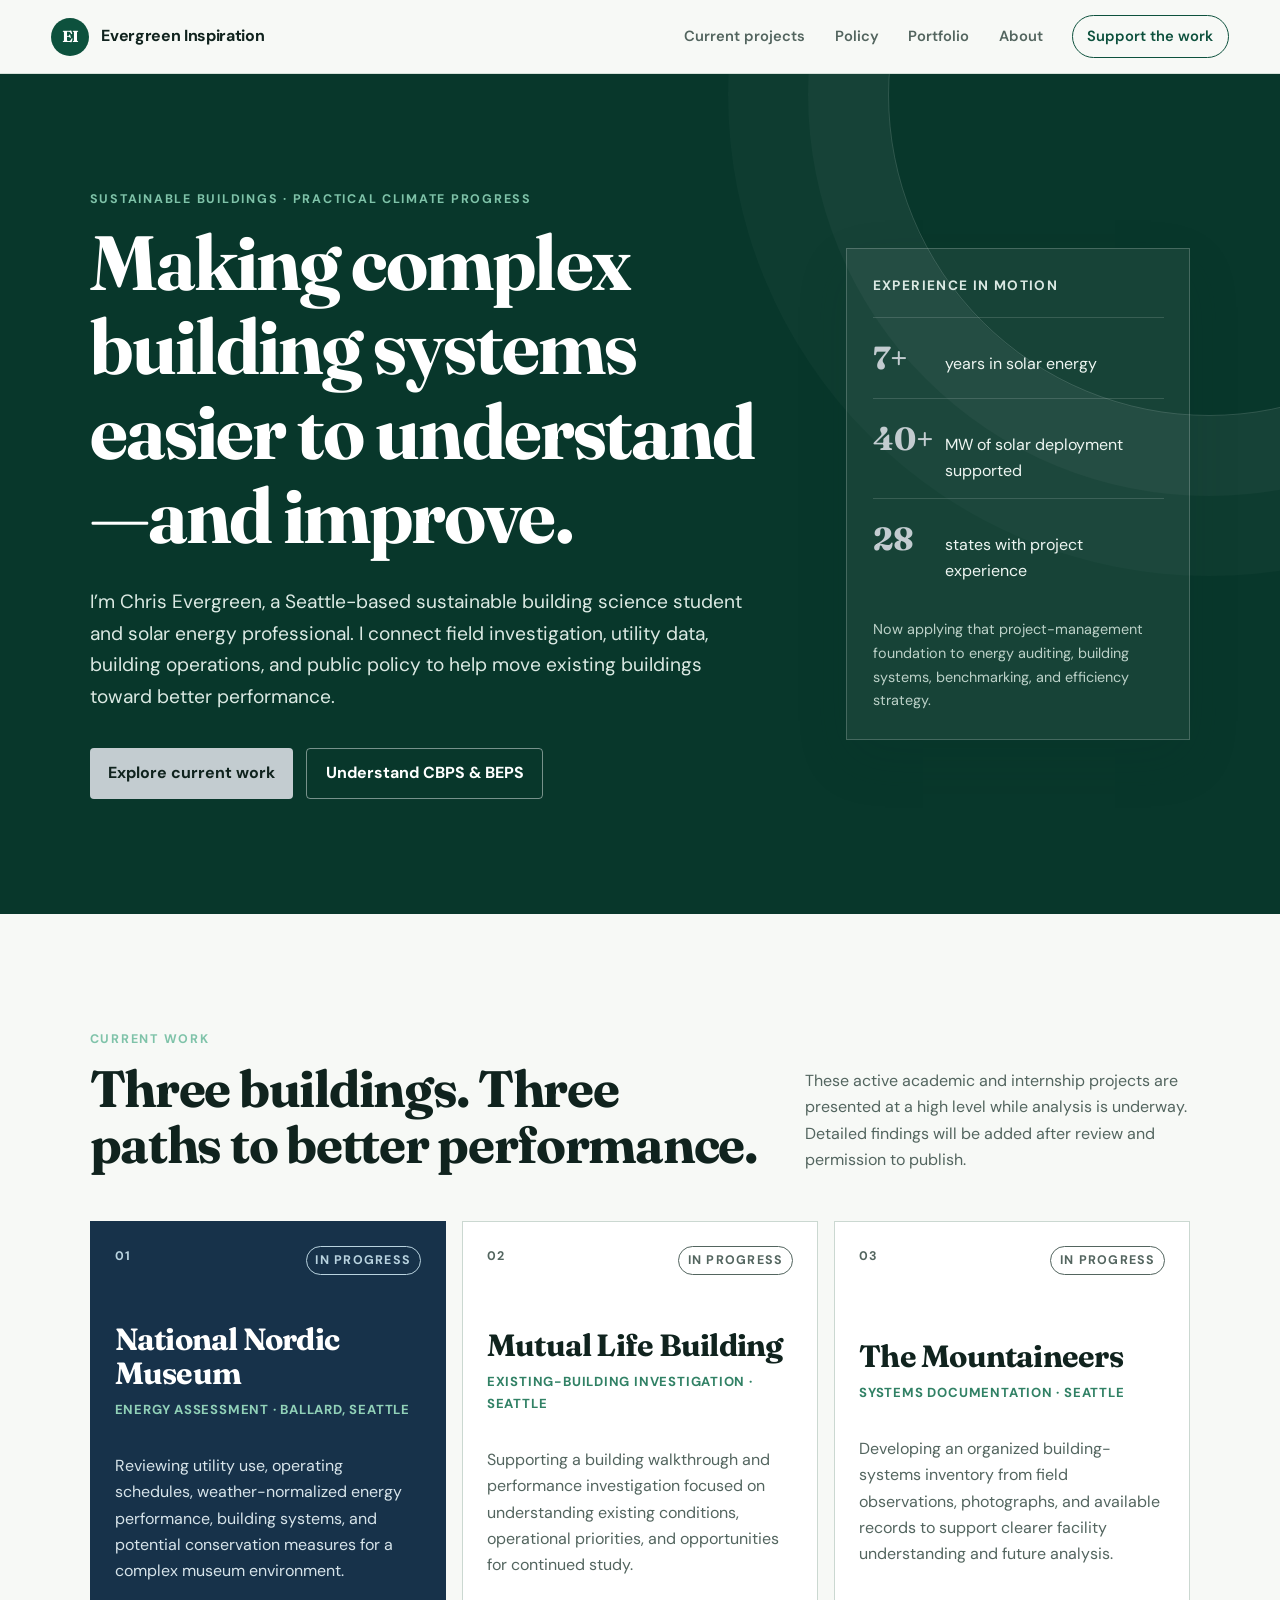
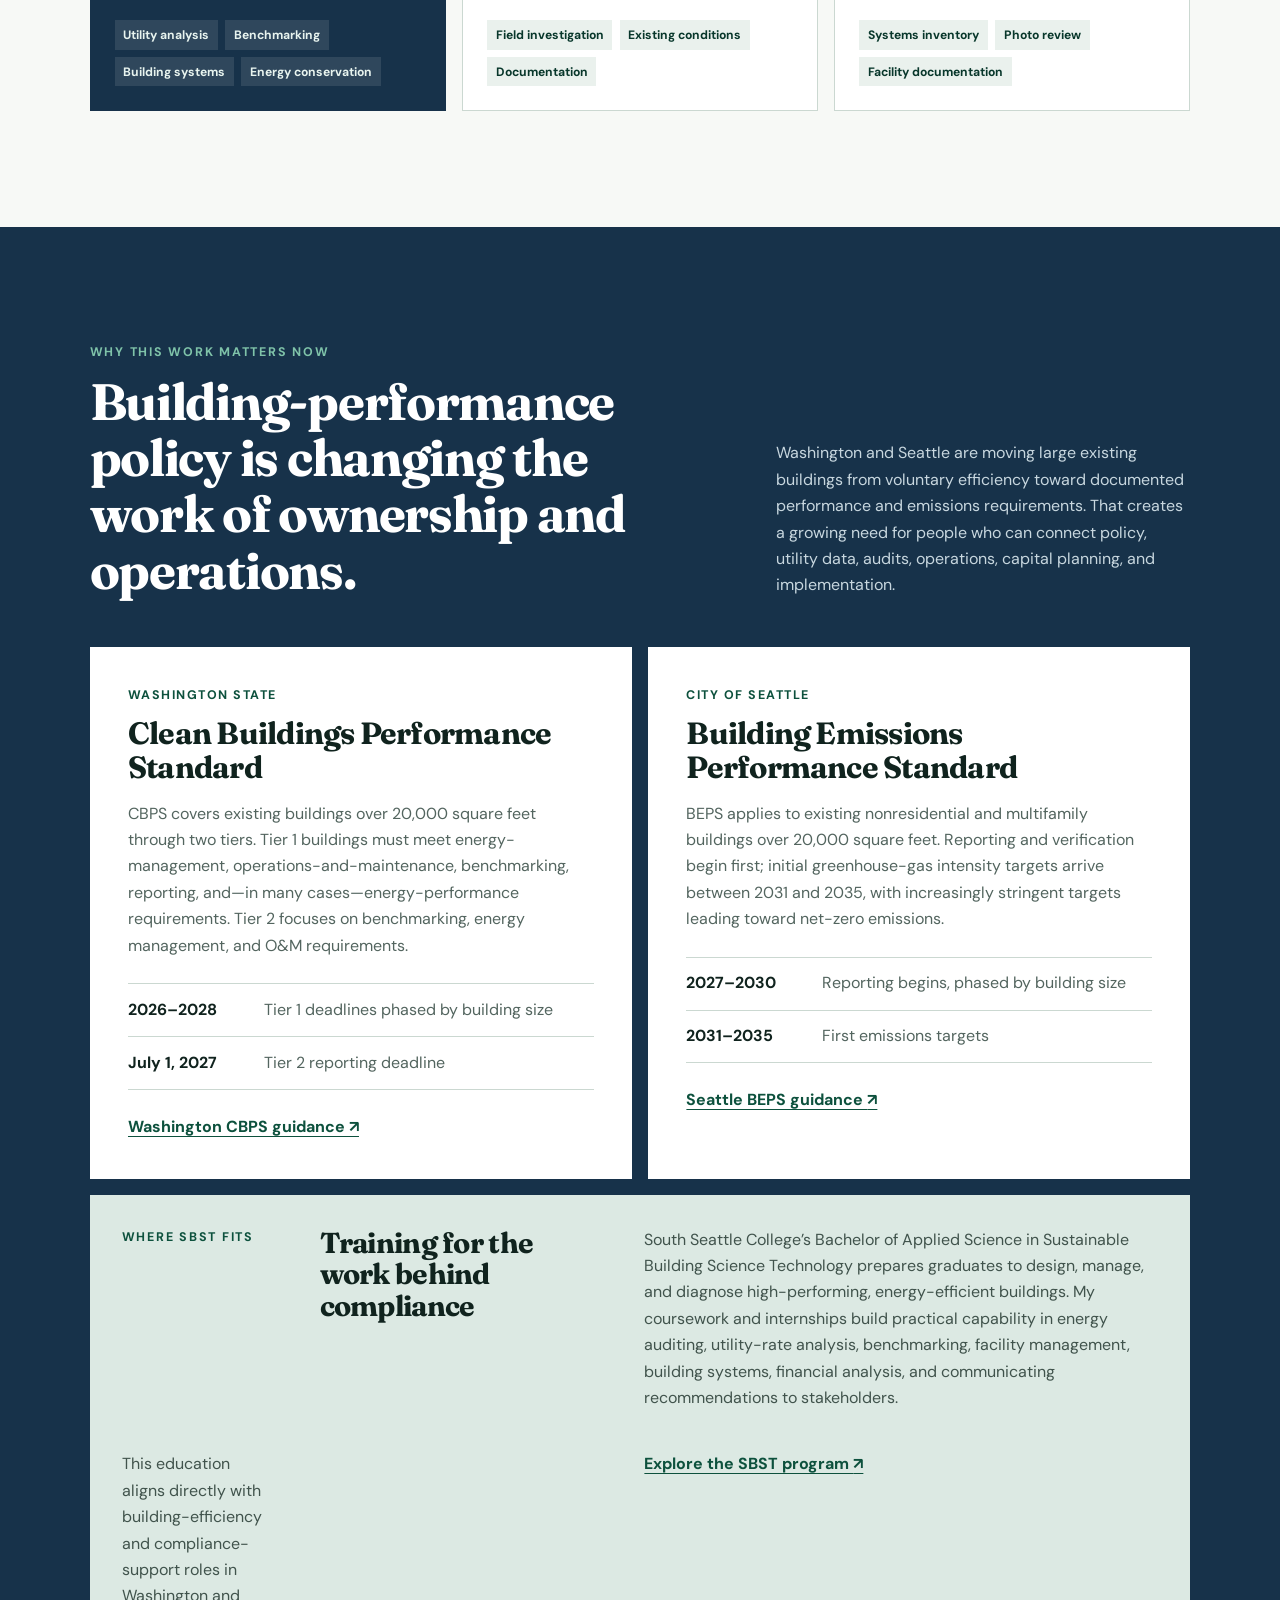
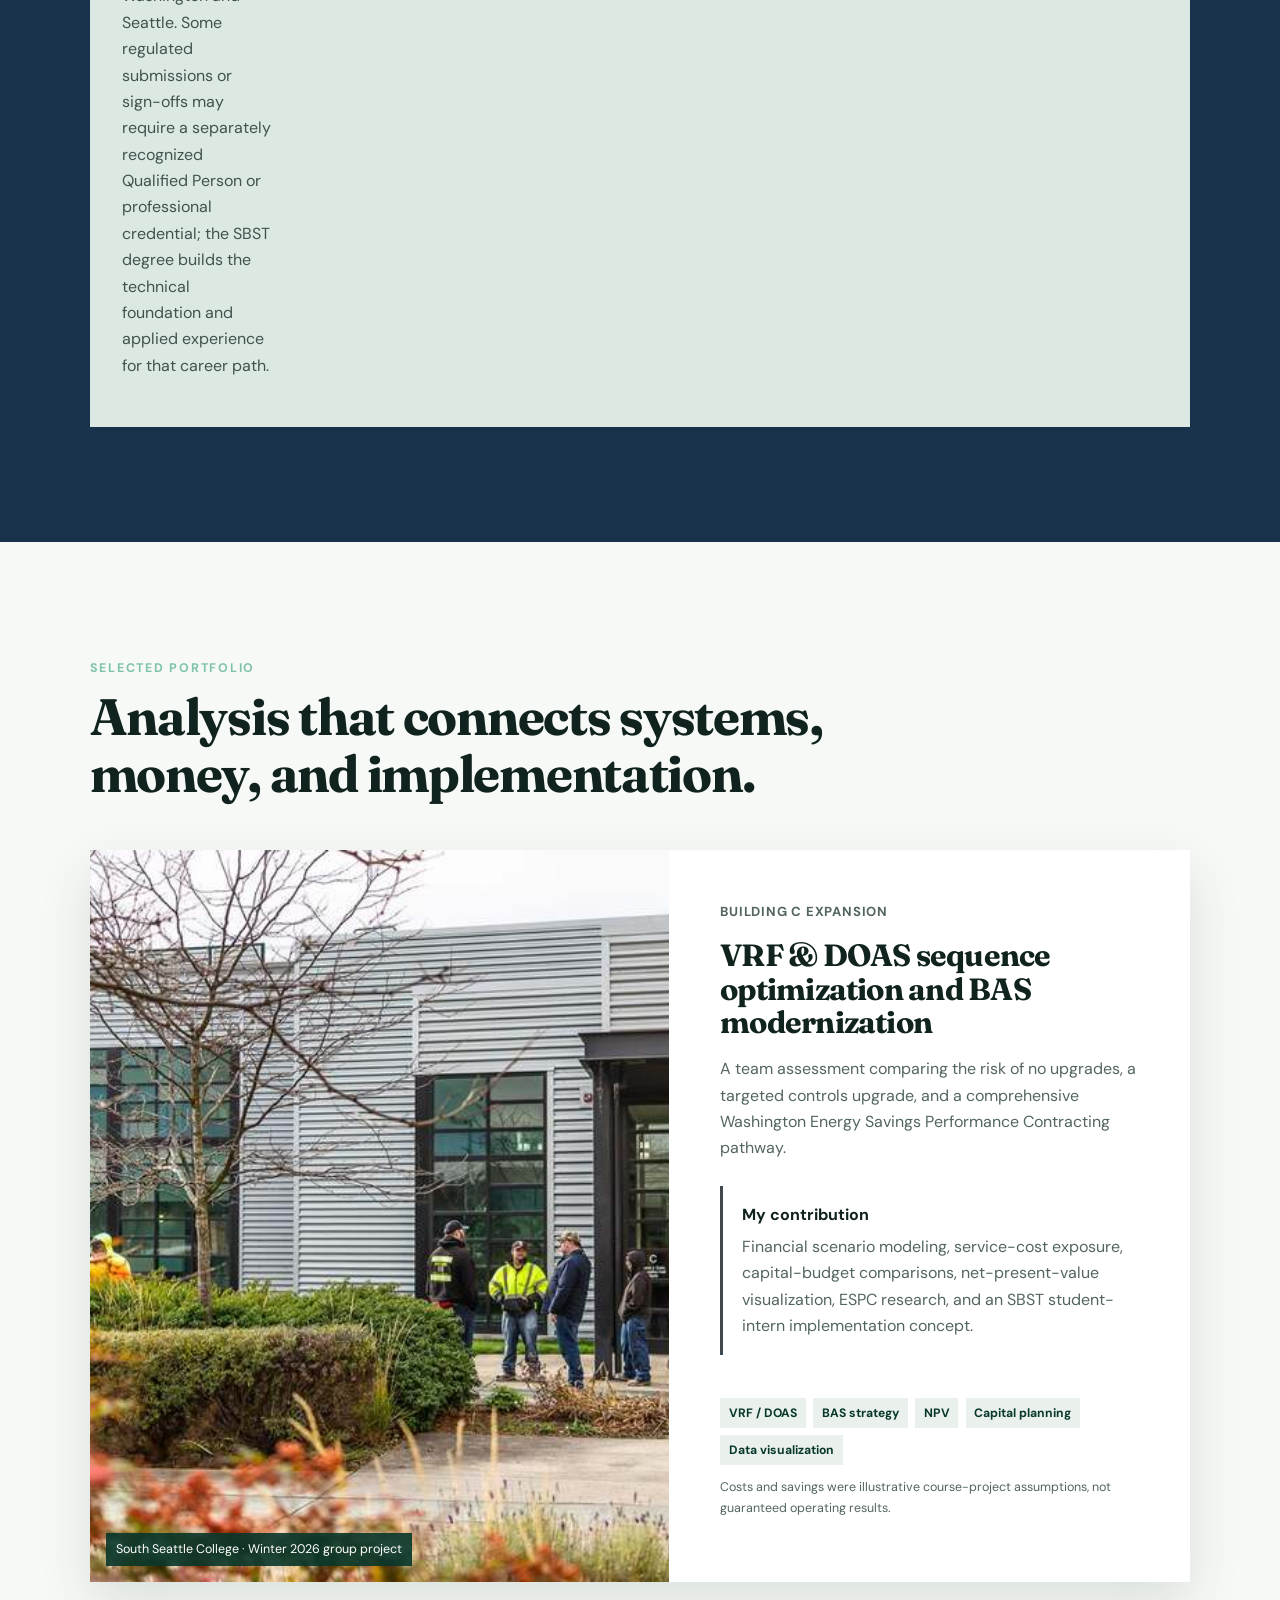
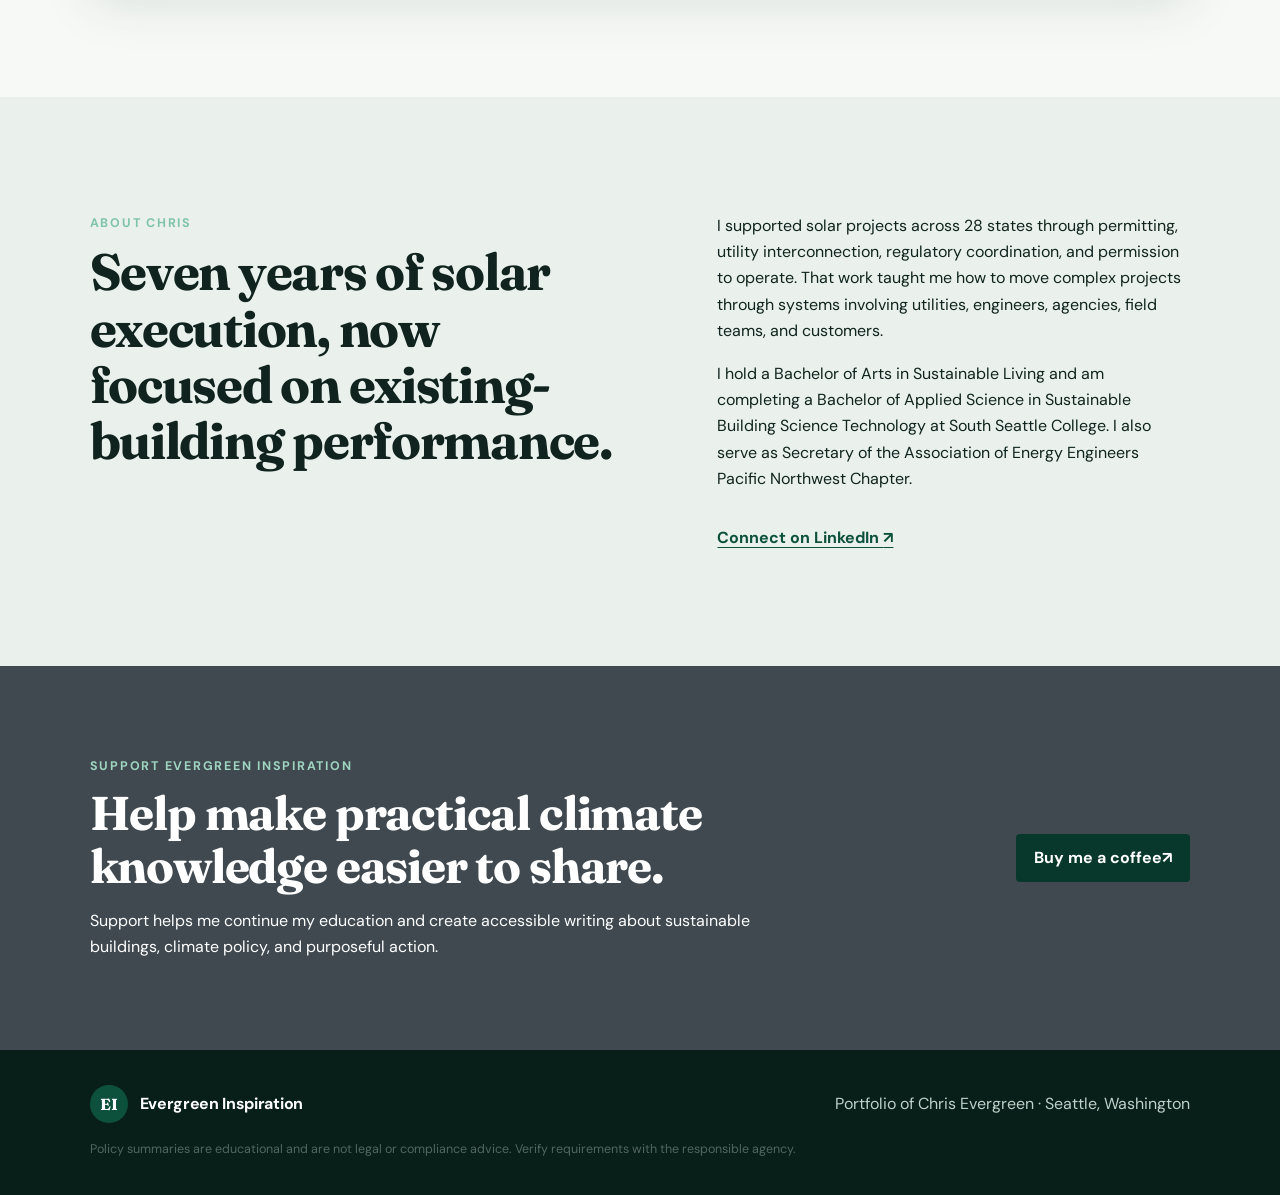
==== commit a13257fb: "Fix Buy Me a Coffee profile link" ====
--- a/index.html
+++ b/index.html
@@ -179,7 +179,7 @@
         <h2>Help make practical climate knowledge easier to share.</h2>
         <p>Support helps me continue my education and create accessible writing about sustainable buildings, climate policy, and purposeful action.</p>
       </div>
-      <a class="button" href="https://buymeacoffee.com/sslHxNvtZi" target="_blank" rel="noreferrer">Buy me a coffee <span aria-hidden="true">↗</span></a>
+      <a class="button" href="https://buymeacoffee.com/evergreen.inspirations" target="_blank" rel="noreferrer">Buy me a coffee <span aria-hidden="true">↗</span></a>
     </section>
   </main>
 
--- a/styles.css
+++ b/styles.css
@@ -6,7 +6,8 @@
   --mist: #eaf1ed;
   --paper: #f7f9f6;
   --white: #ffffff;
-  --gold: #d6a84b;
+  --cloud: #3f494f;
+  --cloud-light: #c3ccd0;
   --line: #cbd8d1;
   --muted: #53655f;
   --shadow: 0 20px 50px rgba(11, 48, 38, .12);
@@ -80,13 +81,13 @@
 .hero-lede { max-width: 800px; margin: 1.7rem 0 0; color: #dbe9e3; font-size: clamp(1.05rem, 1.5vw, 1.28rem); }
 .hero-actions { display: flex; flex-wrap: wrap; gap: .8rem; margin-top: 2.2rem; }
 .button { display: inline-flex; align-items: center; justify-content: center; min-height: 48px; padding: .7rem 1.15rem; border-radius: 4px; font-weight: 700; text-decoration: none; }
-.button.primary { background: var(--gold); color: var(--ink); }
+.button.primary { background: var(--cloud-light); color: var(--ink); }
 .button.secondary { border: 1px solid rgba(255,255,255,.45); color: var(--white); }
 .impact-panel { padding: 1.6rem; border: 1px solid rgba(255,255,255,.2); background: rgba(255,255,255,.06); box-shadow: var(--shadow); }
 .impact-kicker { margin-top: 0; color: #dbe9e3; font-size: .85rem; font-weight: 700; letter-spacing: .1em; text-transform: uppercase; }
 .impact-panel dl { margin: 1.25rem 0; }
 .impact-panel dl div { display: grid; grid-template-columns: 72px 1fr; align-items: baseline; padding: .85rem 0; border-top: 1px solid rgba(255,255,255,.14); }
-.impact-panel dt { color: var(--gold); font-family: "Fraunces", serif; font-size: 2rem; font-weight: 700; }
+.impact-panel dt { color: var(--cloud-light); font-family: "Fraunces", serif; font-size: 2rem; font-weight: 700; }
 .impact-panel dd { margin: 0; color: #eef6f2; }
 .impact-note { margin-bottom: 0; color: #bcd1c8; font-size: .9rem; }
 
@@ -134,7 +135,7 @@
 .case-image p { position: absolute; left: 1rem; bottom: 1rem; margin: 0; padding: .4rem .65rem; background: rgba(8,55,43,.9); color: white; font-size: .78rem; }
 .case-copy { padding: clamp(1.7rem, 4vw, 4rem); }
 .case-copy > p { color: var(--muted); }
-.contribution { margin: 1.5rem 0; padding: 1rem 0 1rem 1.2rem; border-left: 3px solid var(--gold); }
+.contribution { margin: 1.5rem 0; padding: 1rem 0 1rem 1.2rem; border-left: 3px solid var(--cloud); }
 .contribution h4 { margin: 0 0 .35rem; }
 .contribution p { margin: 0; color: var(--muted); }
 .fine-print { color: var(--muted); font-size: .78rem; }
@@ -142,10 +143,11 @@
 .about-section { display: grid; grid-template-columns: minmax(0, 1fr) minmax(300px, .9fr); gap: clamp(2rem, 8vw, 8rem); background: var(--mist); }
 .about-copy p:first-child { margin-top: 0; }
 .text-link { display: inline-block; margin-top: 1rem; }
-.support-section { display: grid; grid-template-columns: 1fr auto; gap: 3rem; align-items: center; padding: clamp(3rem, 7vw, 6rem) clamp(1.25rem, 7vw, 8rem); background: var(--gold); }
-.support-section .eyebrow { color: var(--evergreen-dark); }
+.support-section { display: grid; grid-template-columns: 1fr auto; gap: 3rem; align-items: center; padding: clamp(3rem, 7vw, 6rem) clamp(1.25rem, 7vw, 8rem); background: var(--cloud); color: var(--white); }
+.support-section .eyebrow { color: #9fd4c0; }
 .support-section h2 { max-width: 800px; font-size: clamp(2rem, 3.7vw, 3.6rem); }
 .support-section p:last-child { max-width: 720px; margin-bottom: 0; }
+.support-section .button { background: var(--evergreen-dark); color: var(--white); }
 .support-placeholder { background: var(--evergreen-dark); color: var(--white); cursor: default; text-align: center; }
 footer { display: grid; grid-template-columns: 1fr auto; gap: 1rem 3rem; align-items: center; padding: 2.2rem clamp(1.25rem, 7vw, 8rem); background: #071f18; color: #bfd0c9; }
 .footer-brand { color: var(--white); }
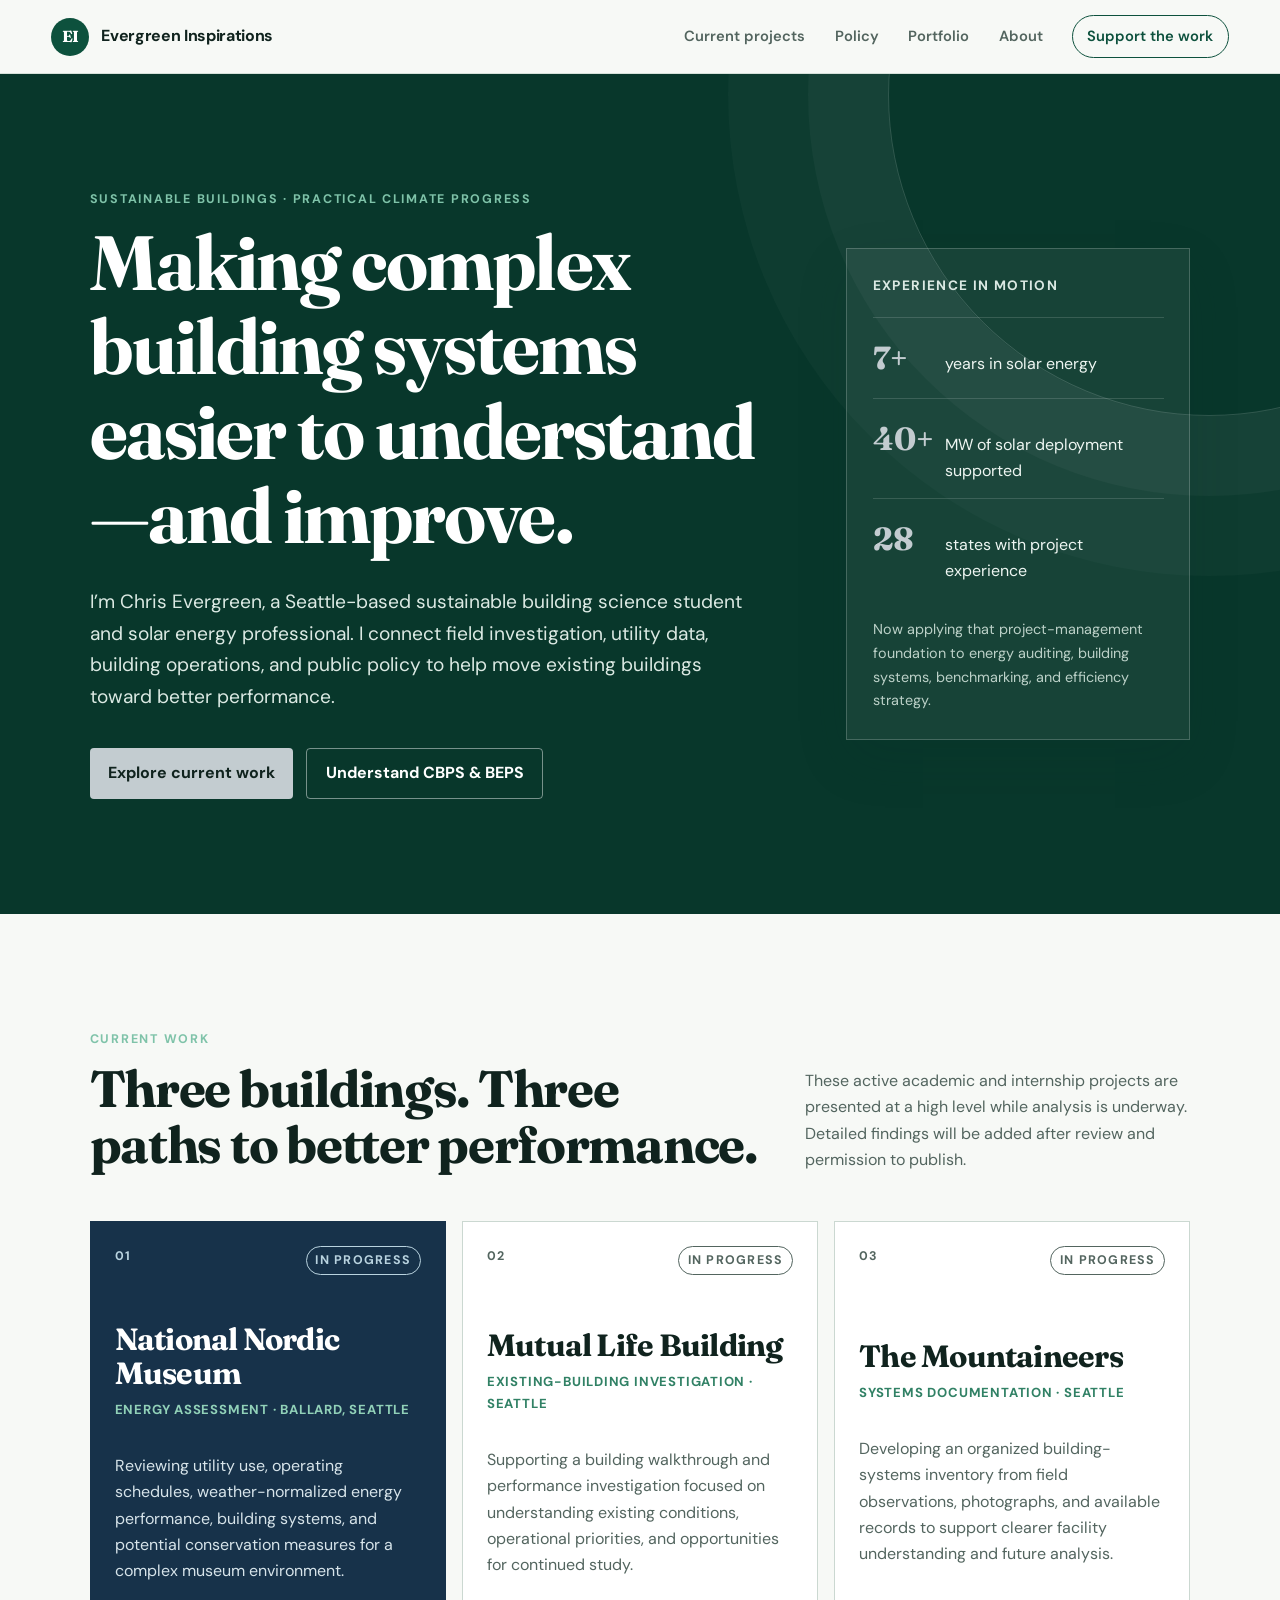
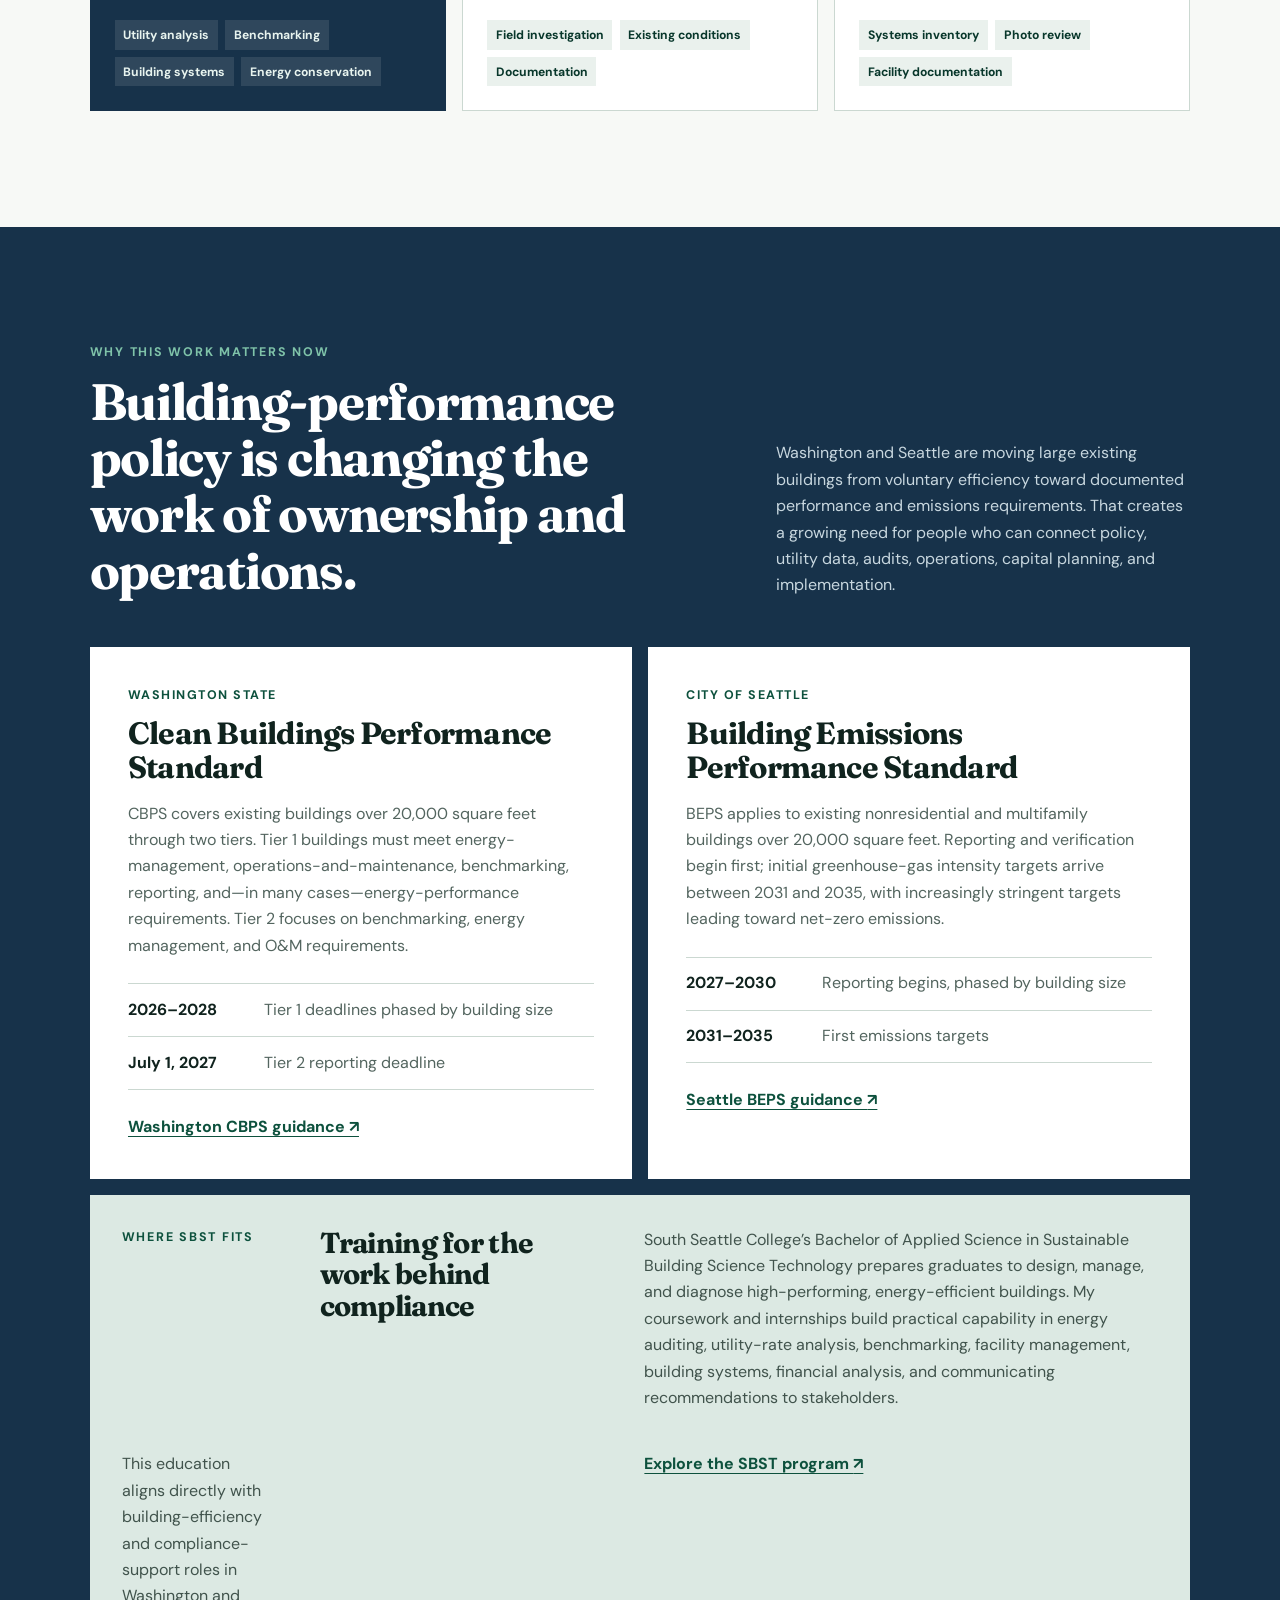
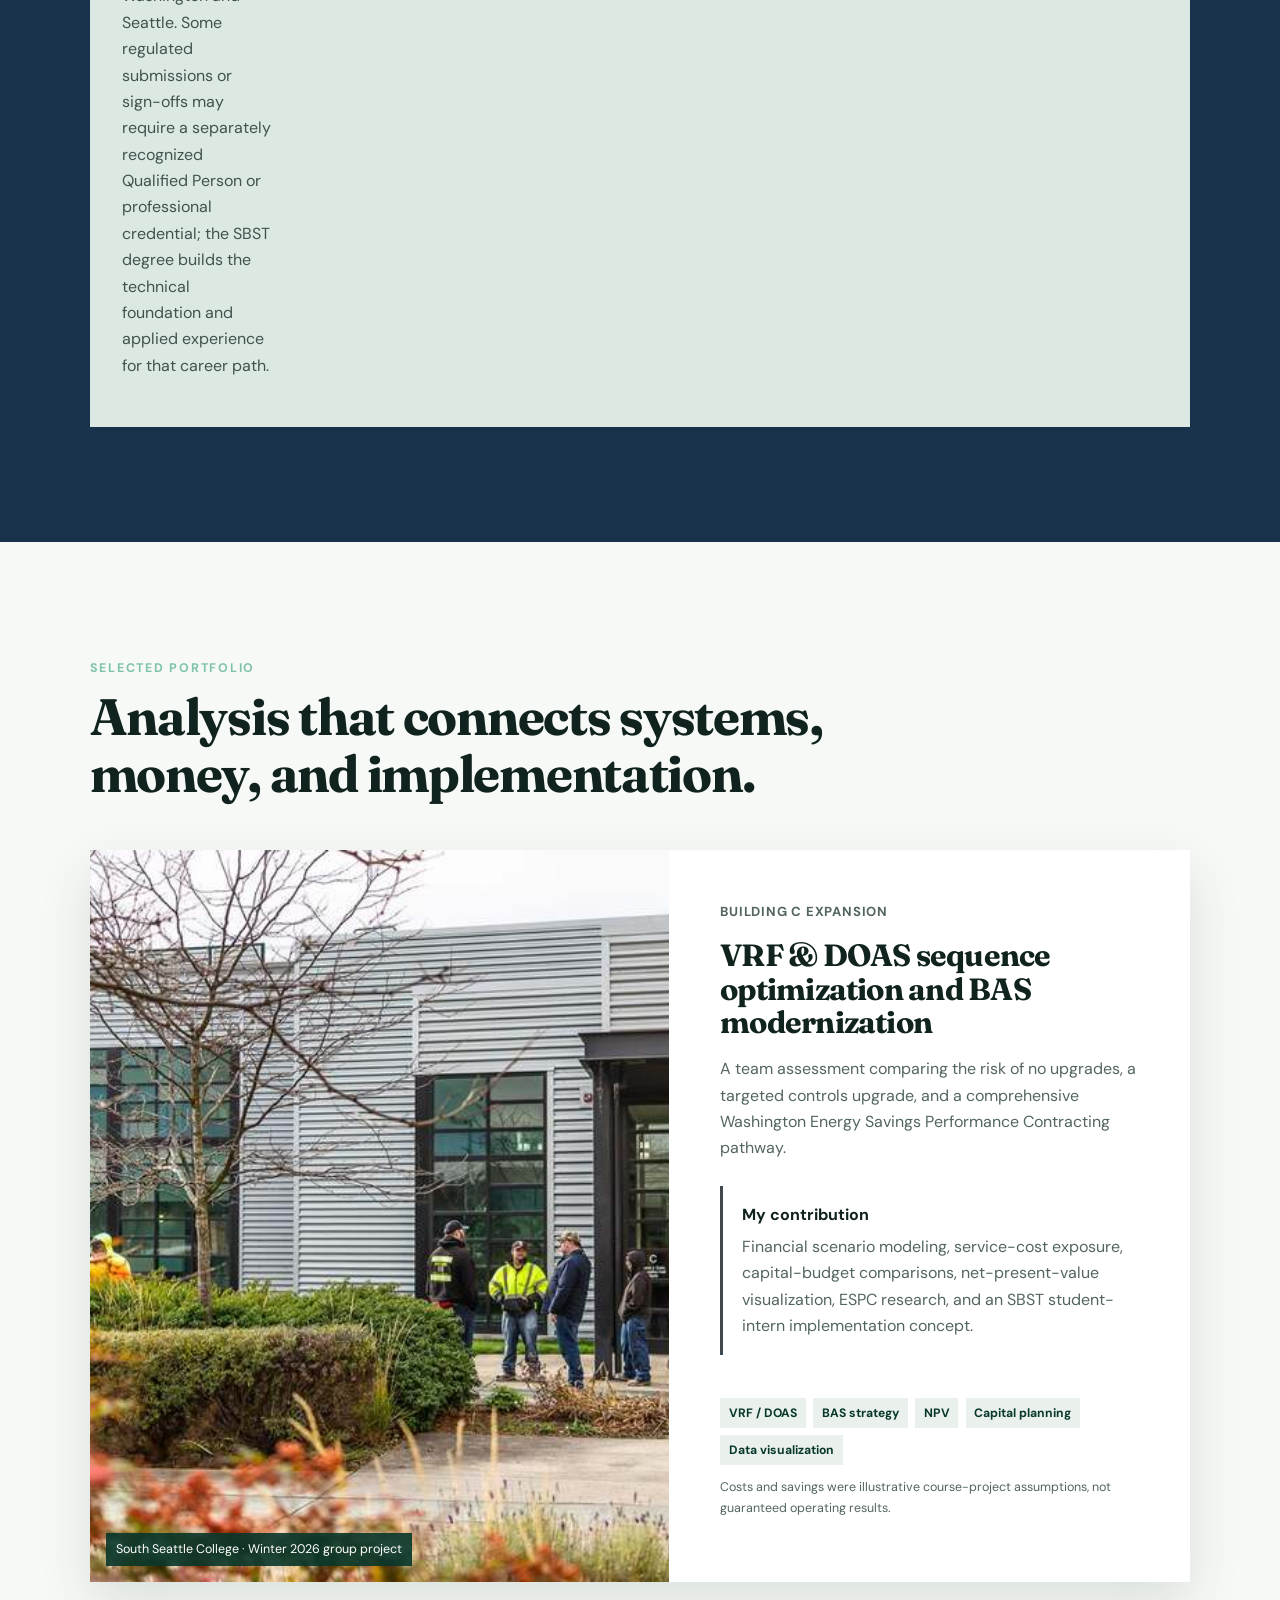
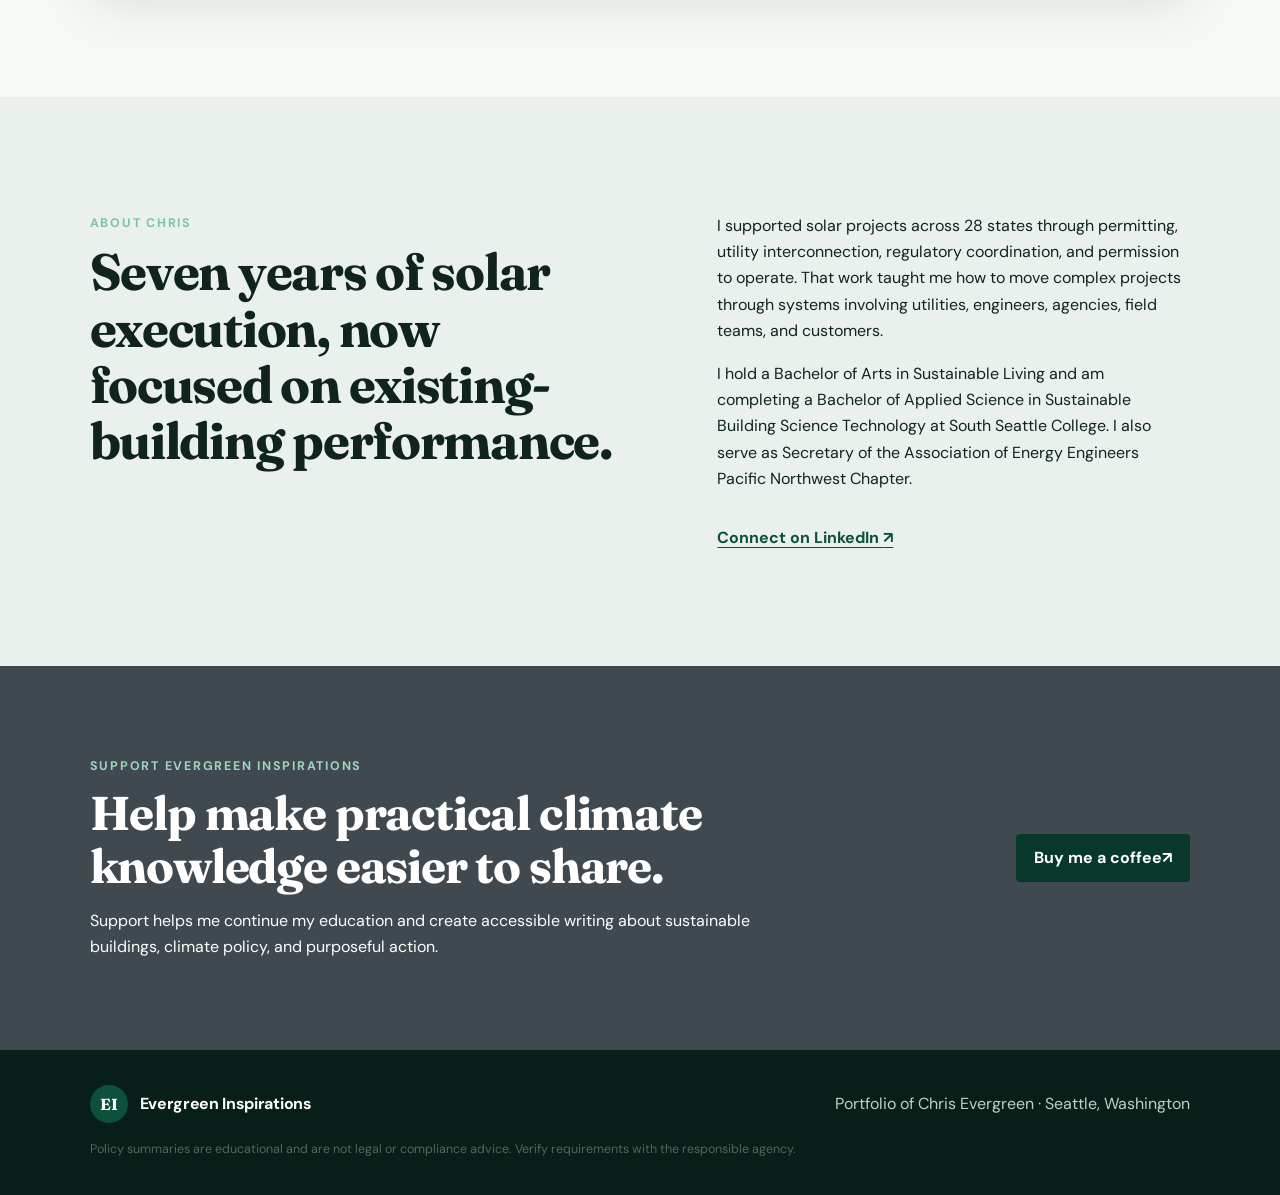
==== commit bf5c68e8: "Correct website branding to Evergreen Inspirations" ====
--- a/index.html
+++ b/index.html
@@ -4,7 +4,7 @@
   <meta charset="utf-8">
   <meta name="viewport" content="width=device-width, initial-scale=1">
   <meta name="description" content="Chris Evergreen's portfolio in sustainable buildings, solar project management, building performance, and climate-focused work.">
-  <title>Evergreen Inspiration | Chris Evergreen</title>
+  <title>Evergreen Inspirations | Chris Evergreen</title>
   <link rel="preconnect" href="https://fonts.googleapis.com">
   <link rel="preconnect" href="https://fonts.gstatic.com" crossorigin>
   <link href="https://fonts.googleapis.com/css2?family=DM+Sans:wght@400;500;600;700&family=Fraunces:opsz,wght@9..144,600;9..144,700&display=swap" rel="stylesheet">
@@ -14,9 +14,9 @@
   <a class="skip-link" href="#main">Skip to content</a>
 
   <header class="site-header">
-    <a class="brand" href="#top" aria-label="Evergreen Inspiration home">
+    <a class="brand" href="#top" aria-label="Evergreen Inspirations home">
       <span class="brand-mark" aria-hidden="true">EI</span>
-      <span>Evergreen Inspiration</span>
+      <span>Evergreen Inspirations</span>
     </a>
     <button class="menu-button" type="button" aria-expanded="false" aria-controls="site-nav">Menu</button>
     <nav id="site-nav" aria-label="Primary navigation">
@@ -175,7 +175,7 @@
 
     <section class="support-section" id="support">
       <div>
-        <p class="eyebrow">Support Evergreen Inspiration</p>
+        <p class="eyebrow">Support Evergreen Inspirations</p>
         <h2>Help make practical climate knowledge easier to share.</h2>
         <p>Support helps me continue my education and create accessible writing about sustainable buildings, climate policy, and purposeful action.</p>
       </div>
@@ -184,7 +184,7 @@
   </main>
 
   <footer>
-    <a class="brand footer-brand" href="#top"><span class="brand-mark" aria-hidden="true">EI</span><span>Evergreen Inspiration</span></a>
+    <a class="brand footer-brand" href="#top"><span class="brand-mark" aria-hidden="true">EI</span><span>Evergreen Inspirations</span></a>
     <p>Portfolio of Chris Evergreen · Seattle, Washington</p>
     <p class="fine-print">Policy summaries are educational and are not legal or compliance advice. Verify requirements with the responsible agency.</p>
   </footer>
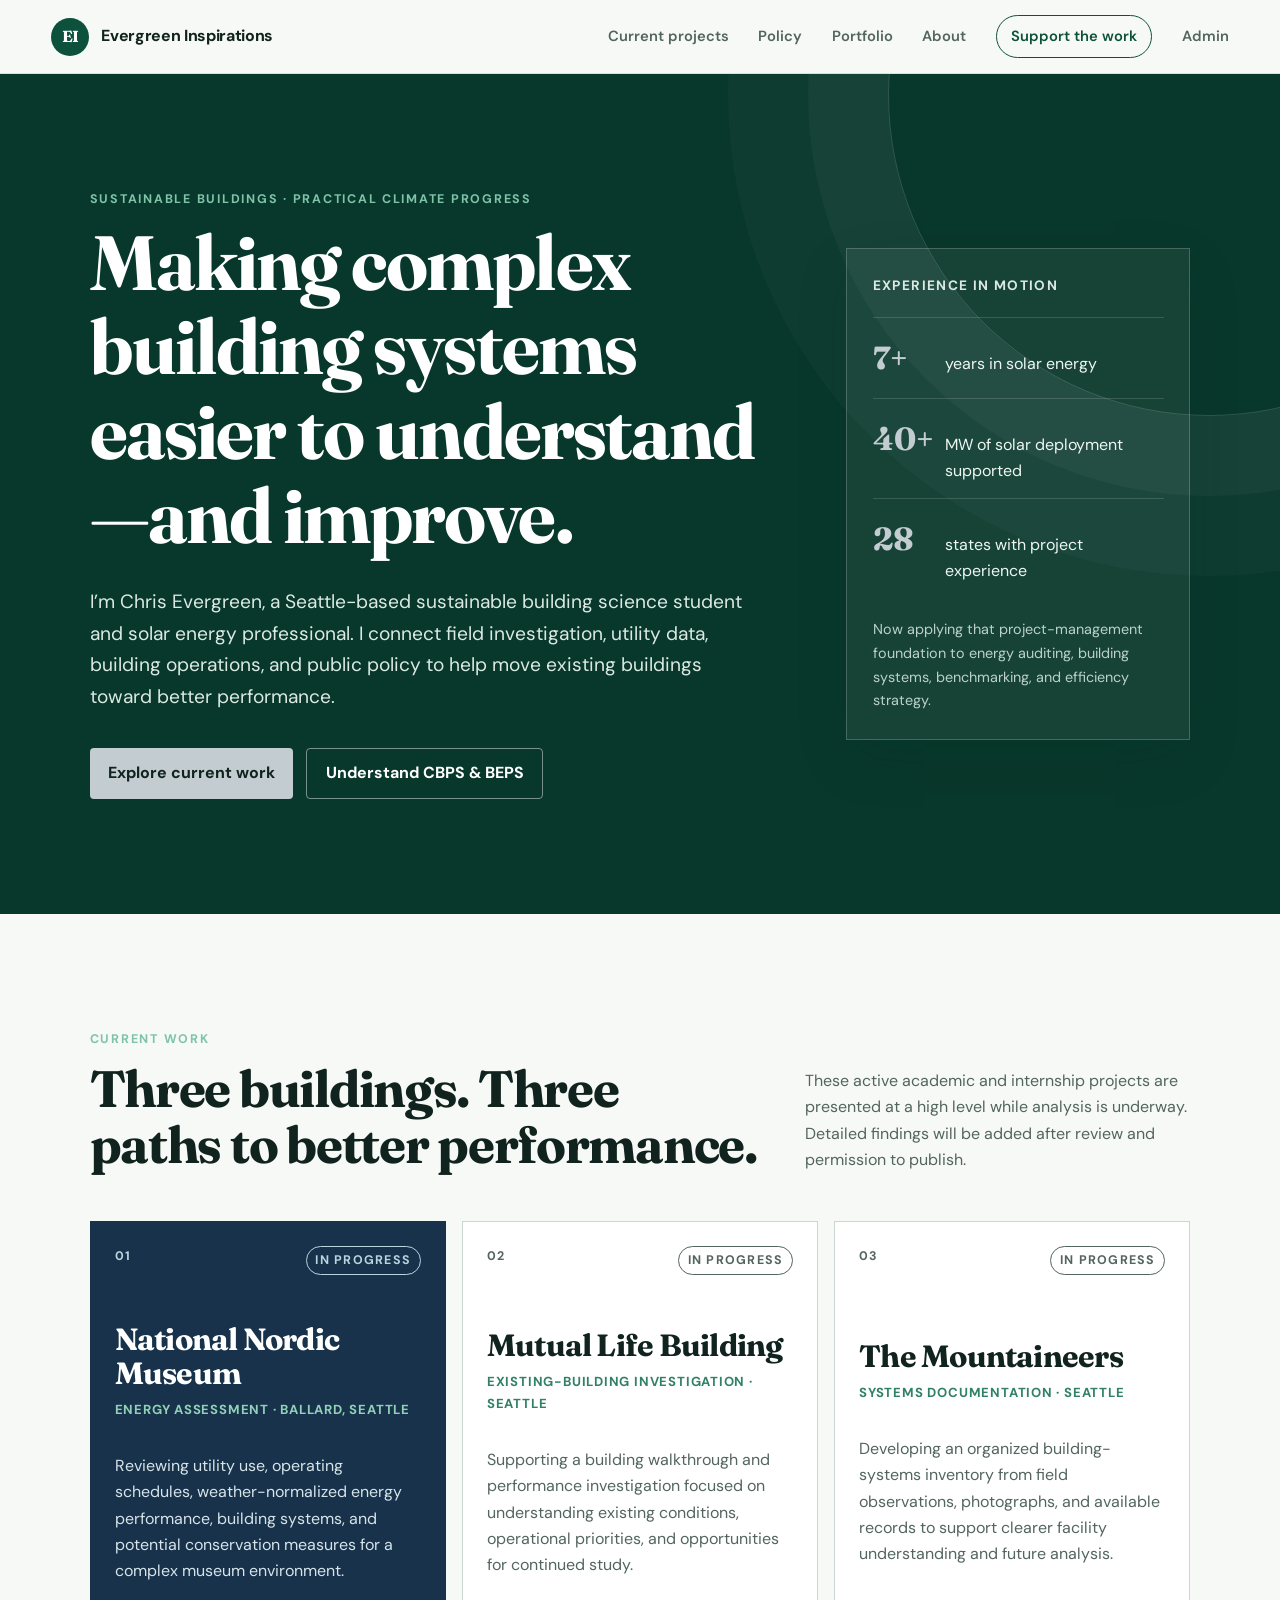
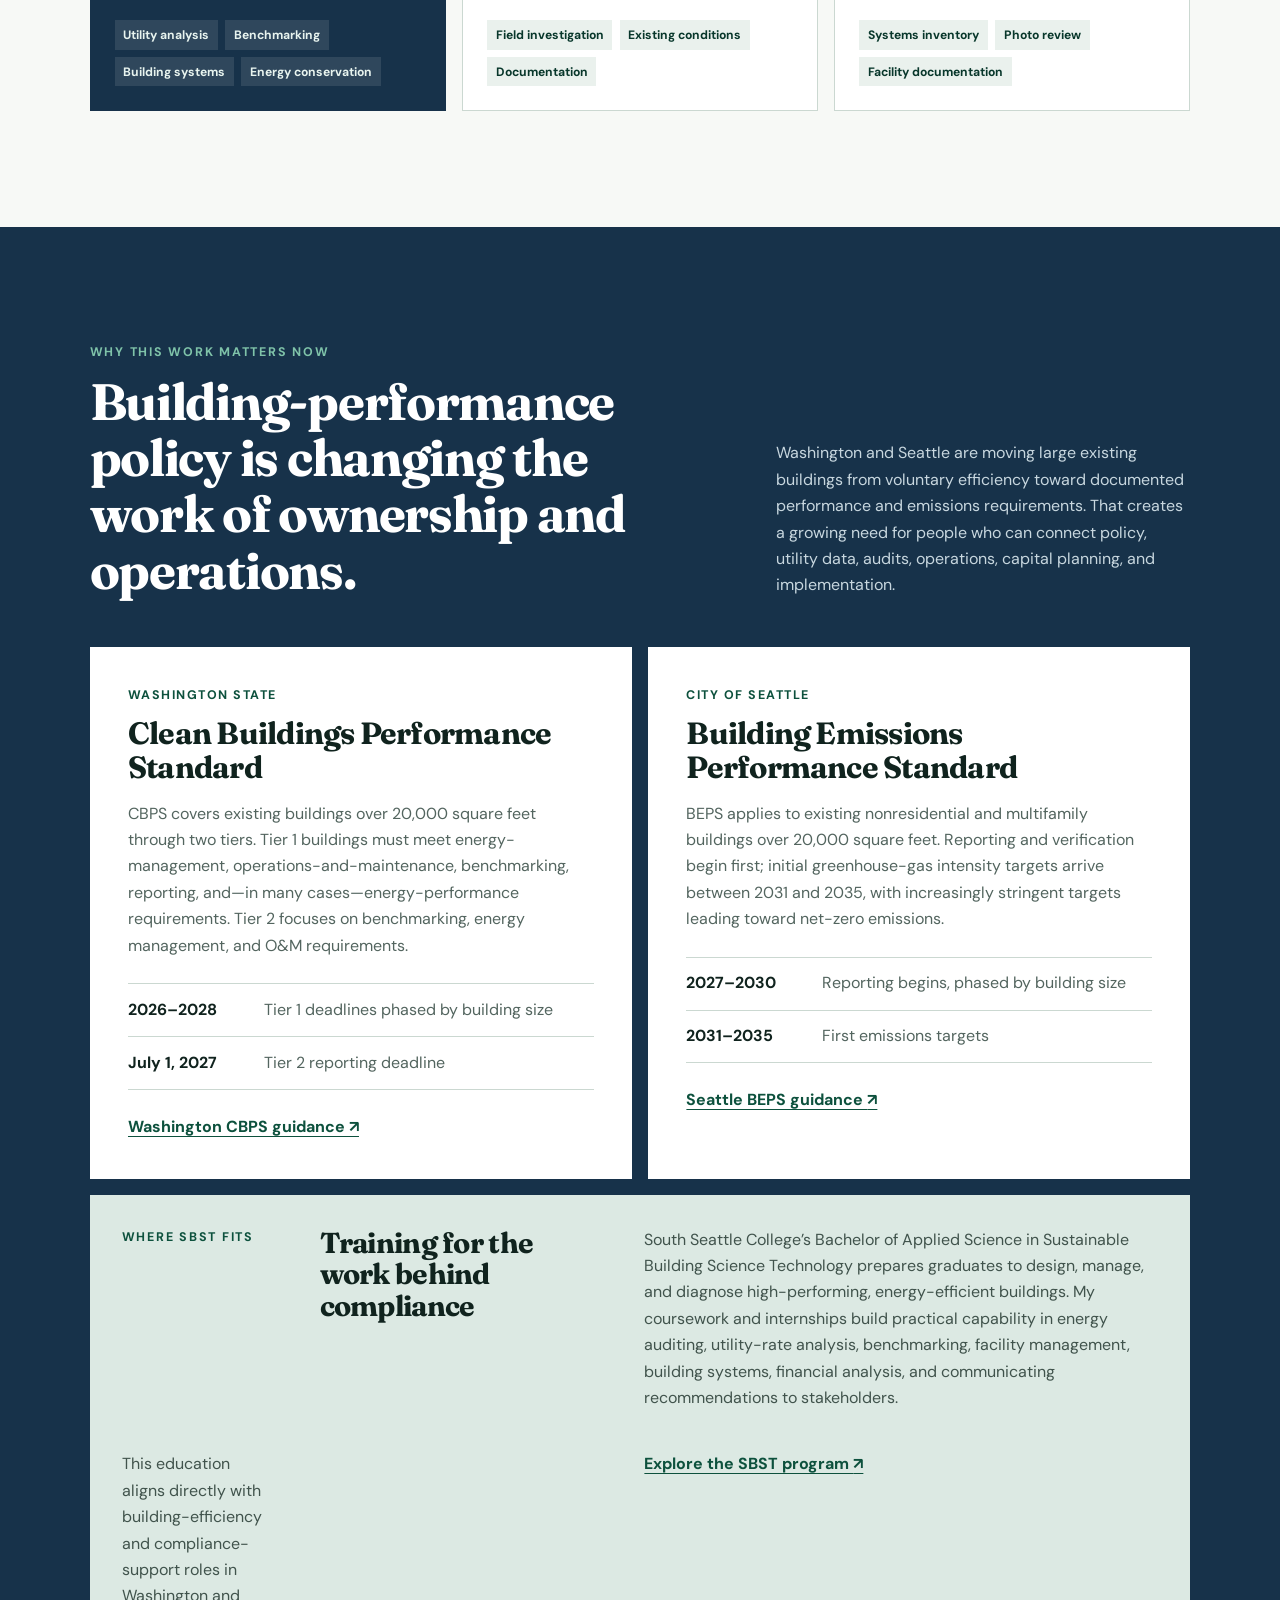
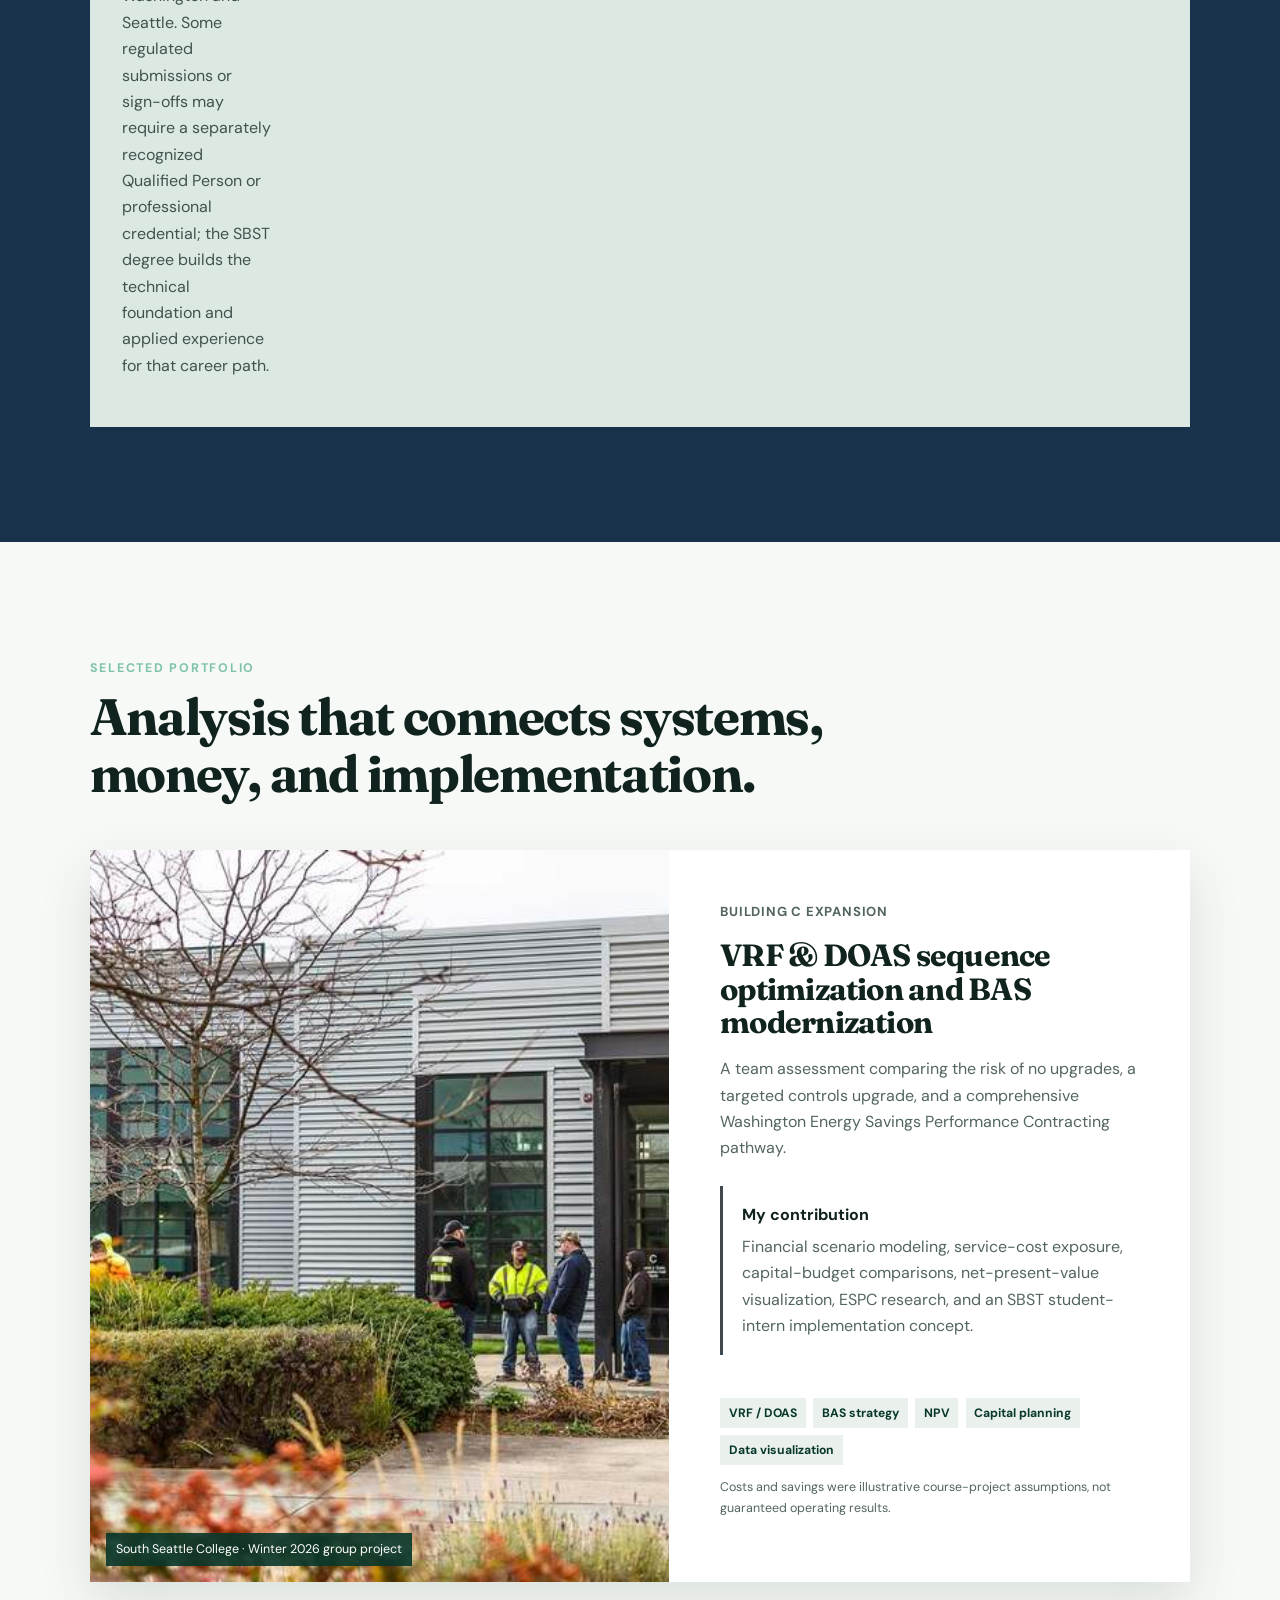
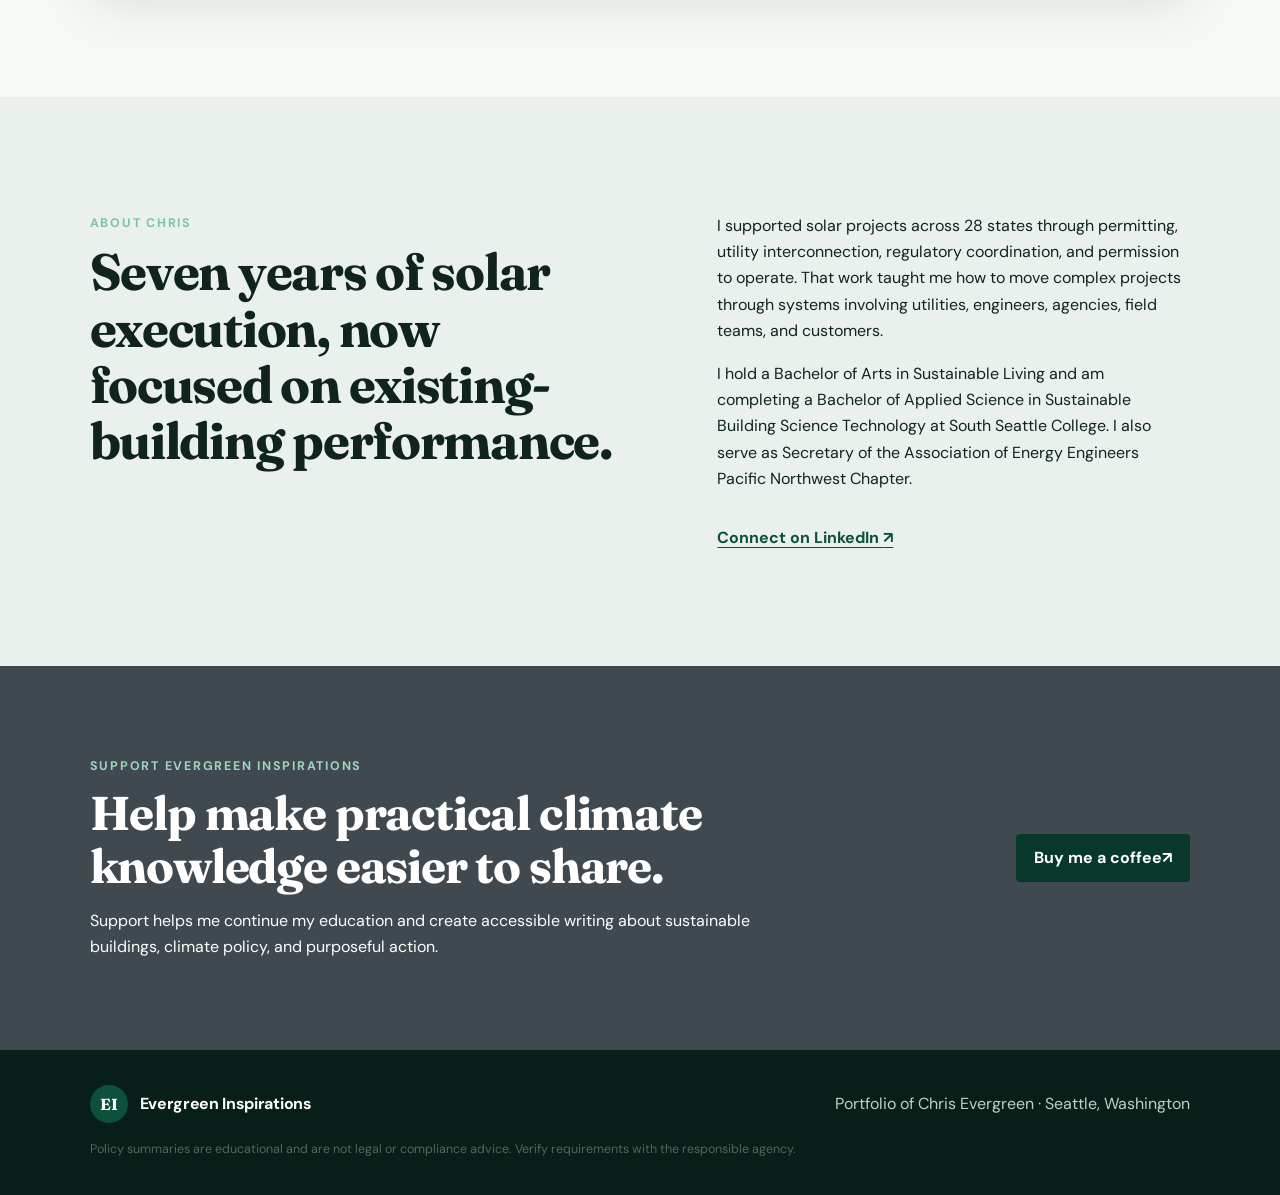
==== commit a5e7da41: "Add Admin link to protected private tools" ====
--- a/index.html
+++ b/index.html
@@ -25,6 +25,7 @@
       <a href="#portfolio">Portfolio</a>
       <a href="#about">About</a>
       <a class="nav-support" href="#support">Support the work</a>
+      <a class="nav-admin" href="https://evergreen-private-tools.chris-c-evergreen.workers.dev/">Admin</a>
     </nav>
   </header>
 
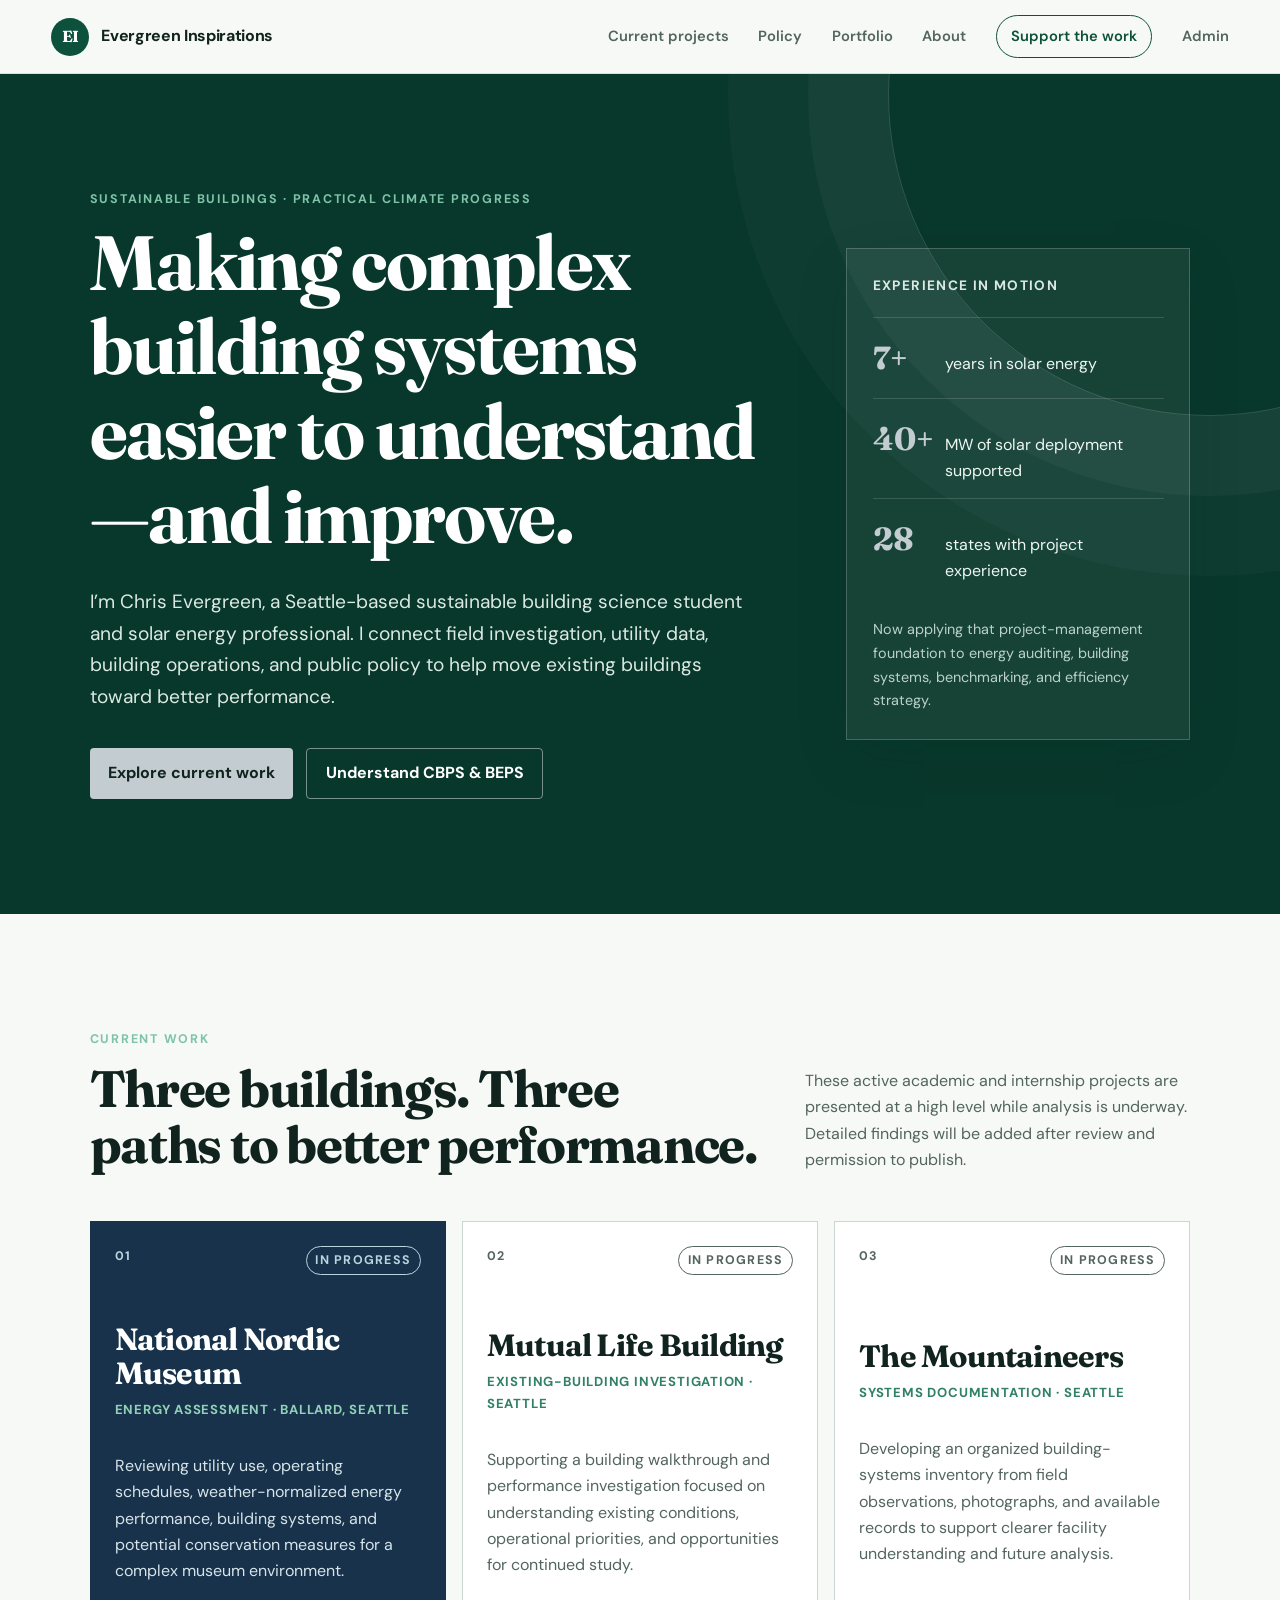
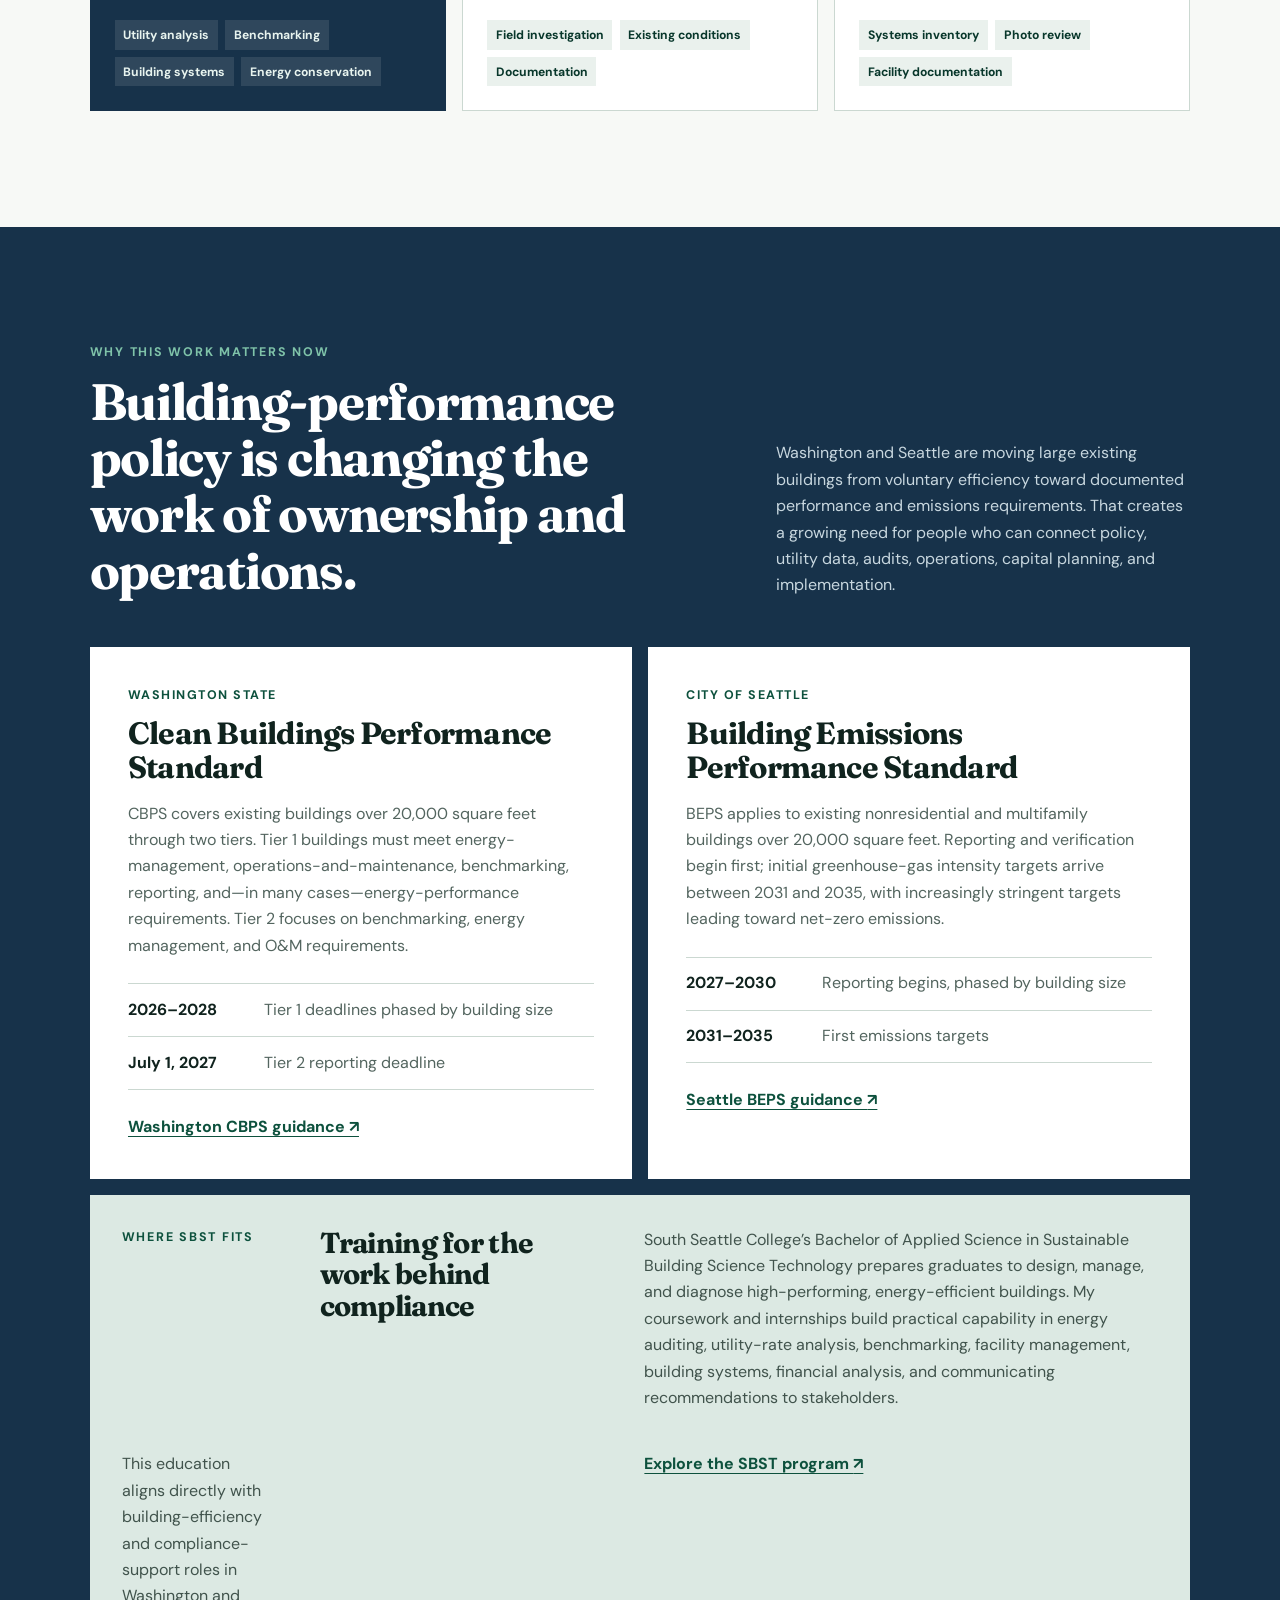
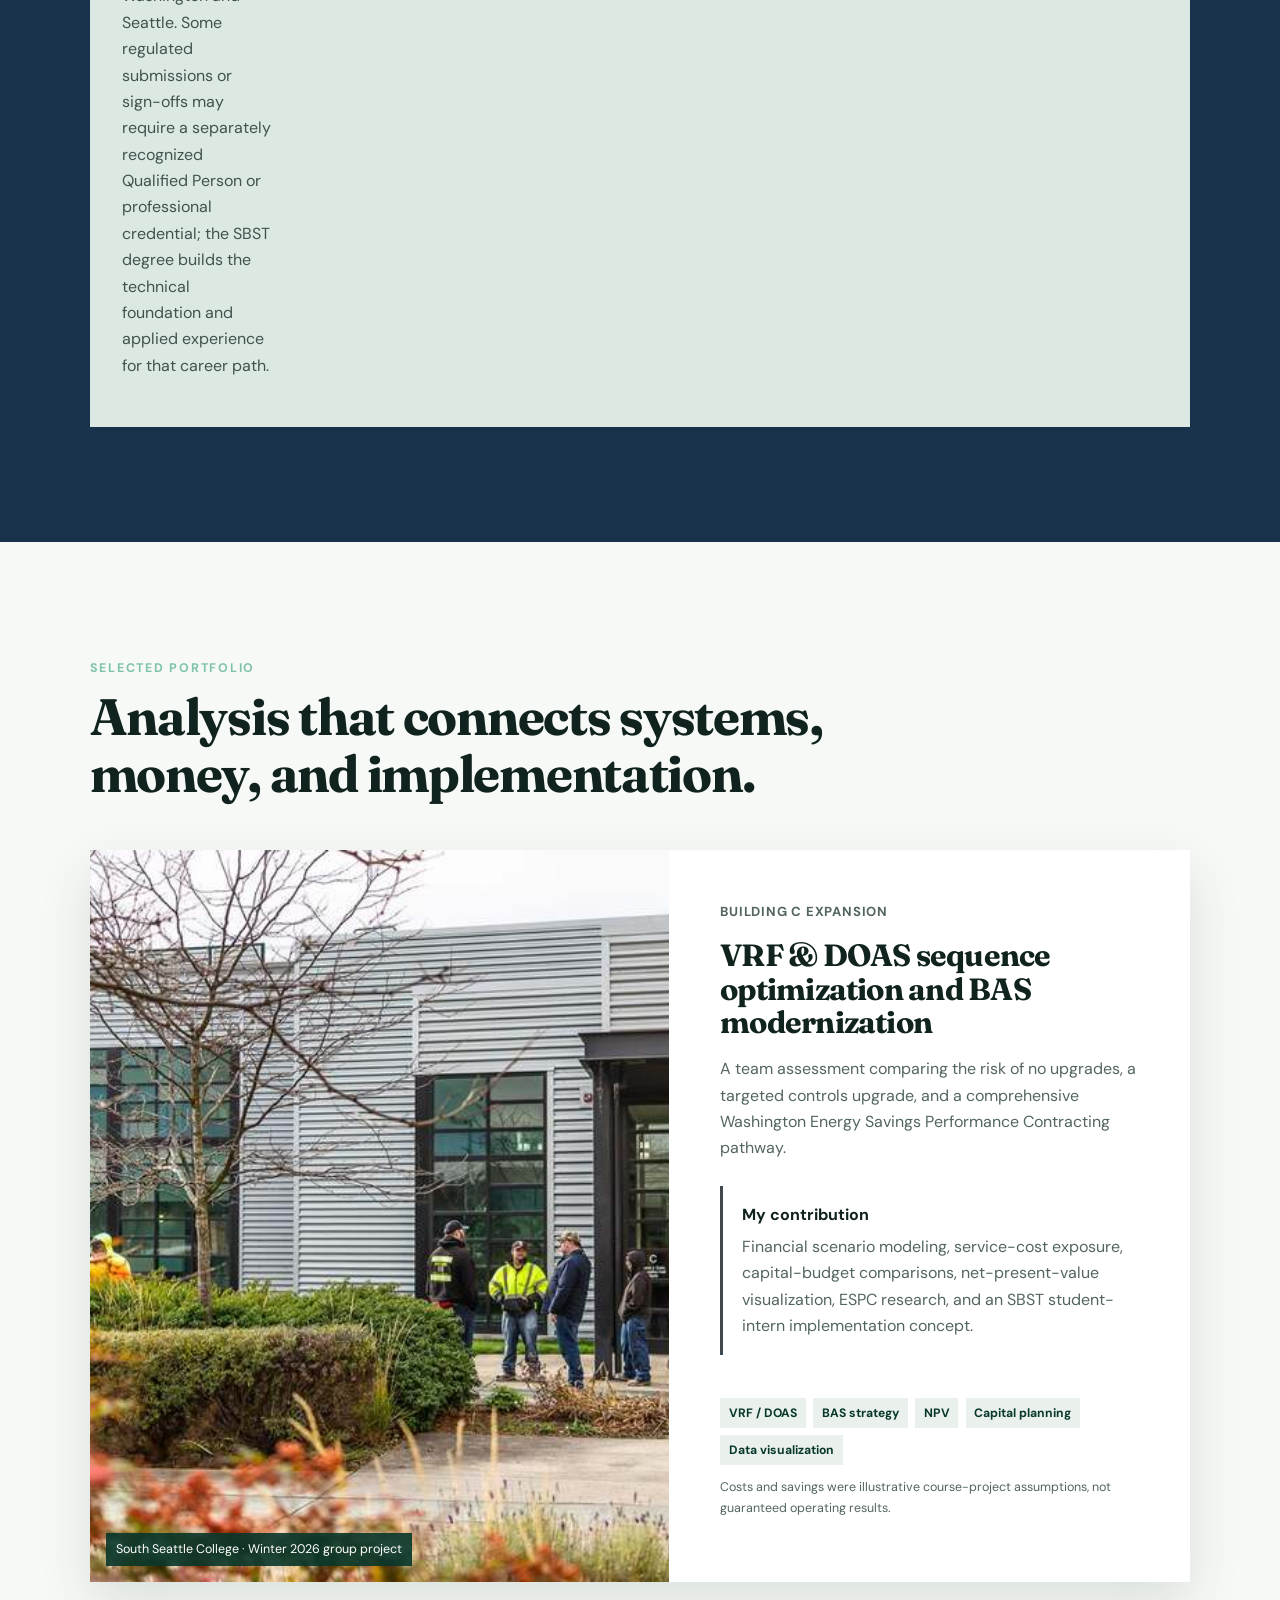
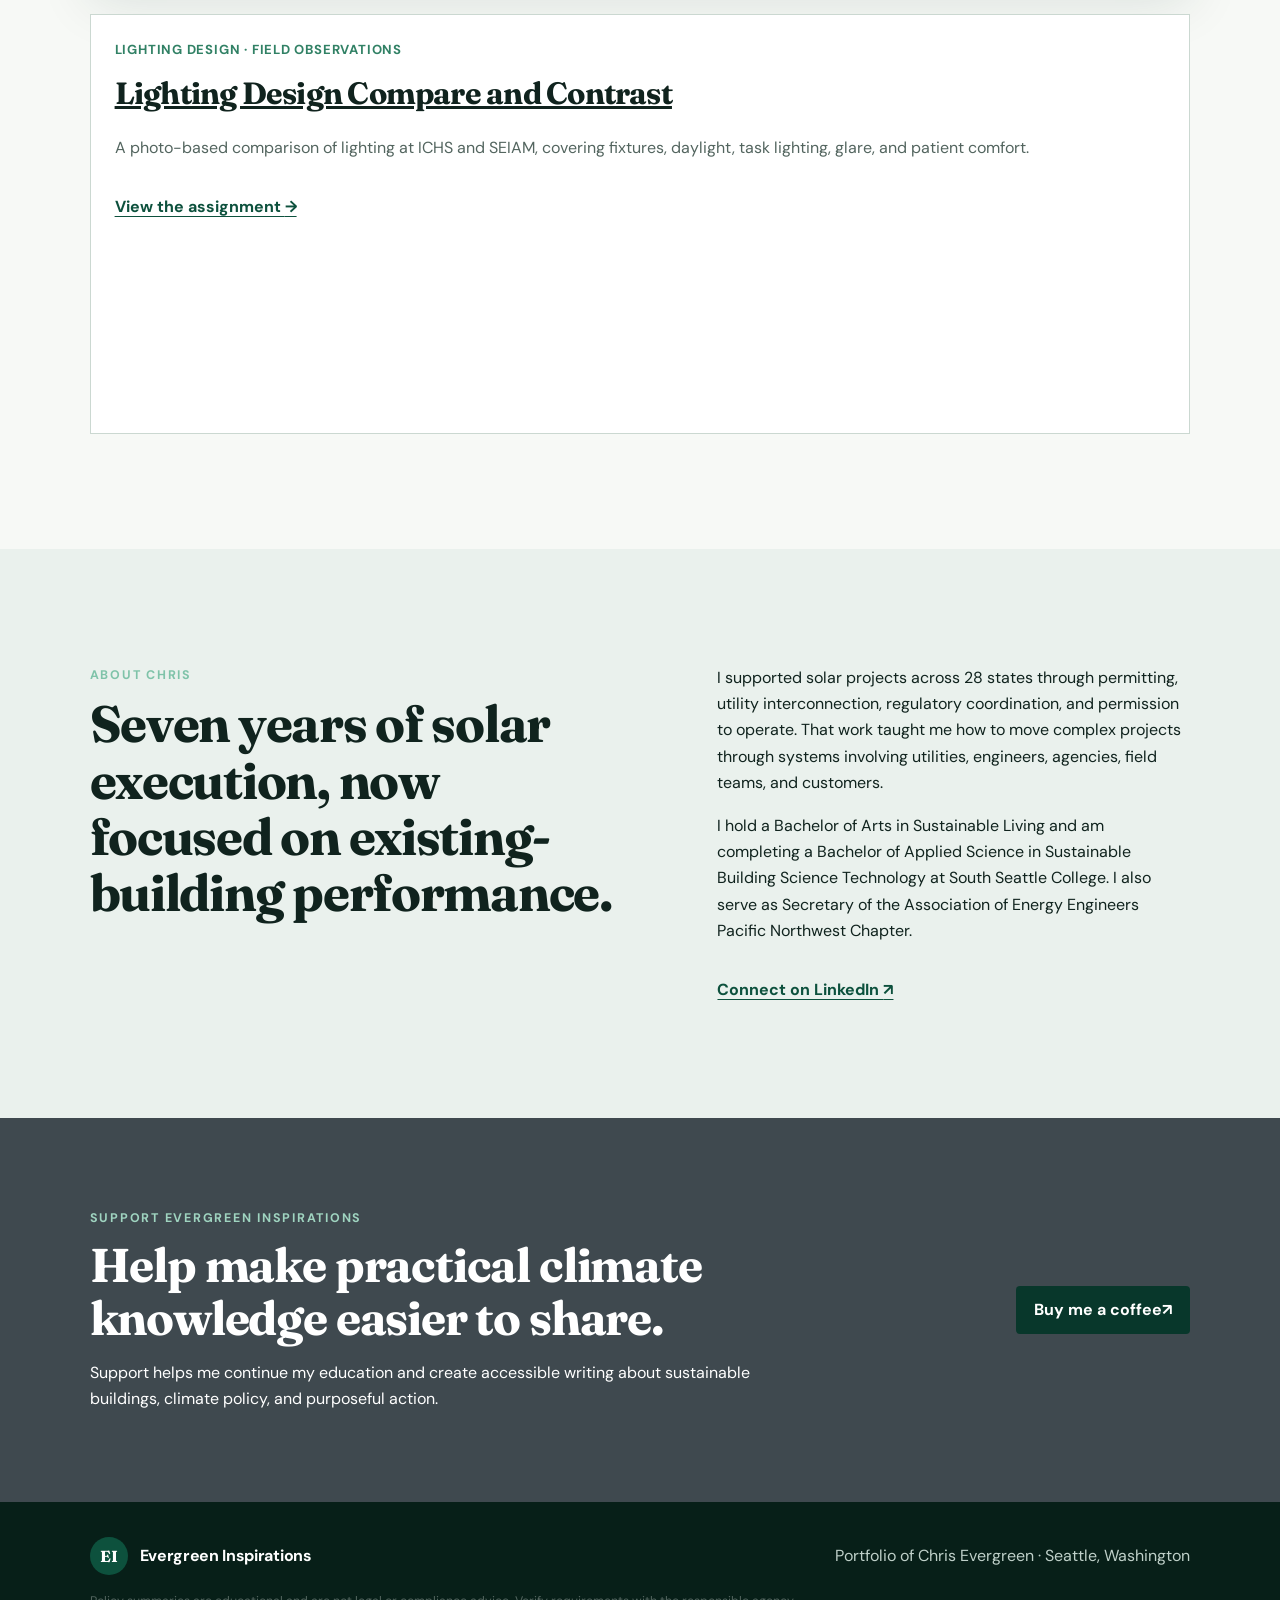
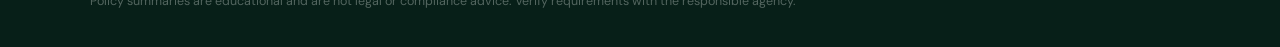
==== commit 041e5467: "Add Lighting Design Compare and Contrast assignment to portfolio" ====
--- a/index.html
+++ b/index.html
@@ -160,6 +160,12 @@
           <p class="fine-print">Costs and savings were illustrative course-project assumptions, not guaranteed operating results.</p>
         </div>
       </article>
+      <article class="project-card" style="margin-top: 2rem;">
+        <p class="project-type">Lighting design · Field observations</p>
+        <h3><a href="portfolio/lighting-design/">Lighting Design Compare and Contrast</a></h3>
+        <p>A photo-based comparison of lighting at ICHS and SEIAM, covering fixtures, daylight, task lighting, glare, and patient comfort.</p>
+        <a class="text-link" href="portfolio/lighting-design/">View the assignment <span aria-hidden="true">→</span></a>
+      </article>
     </section>
 
     <section class="section about-section" id="about">
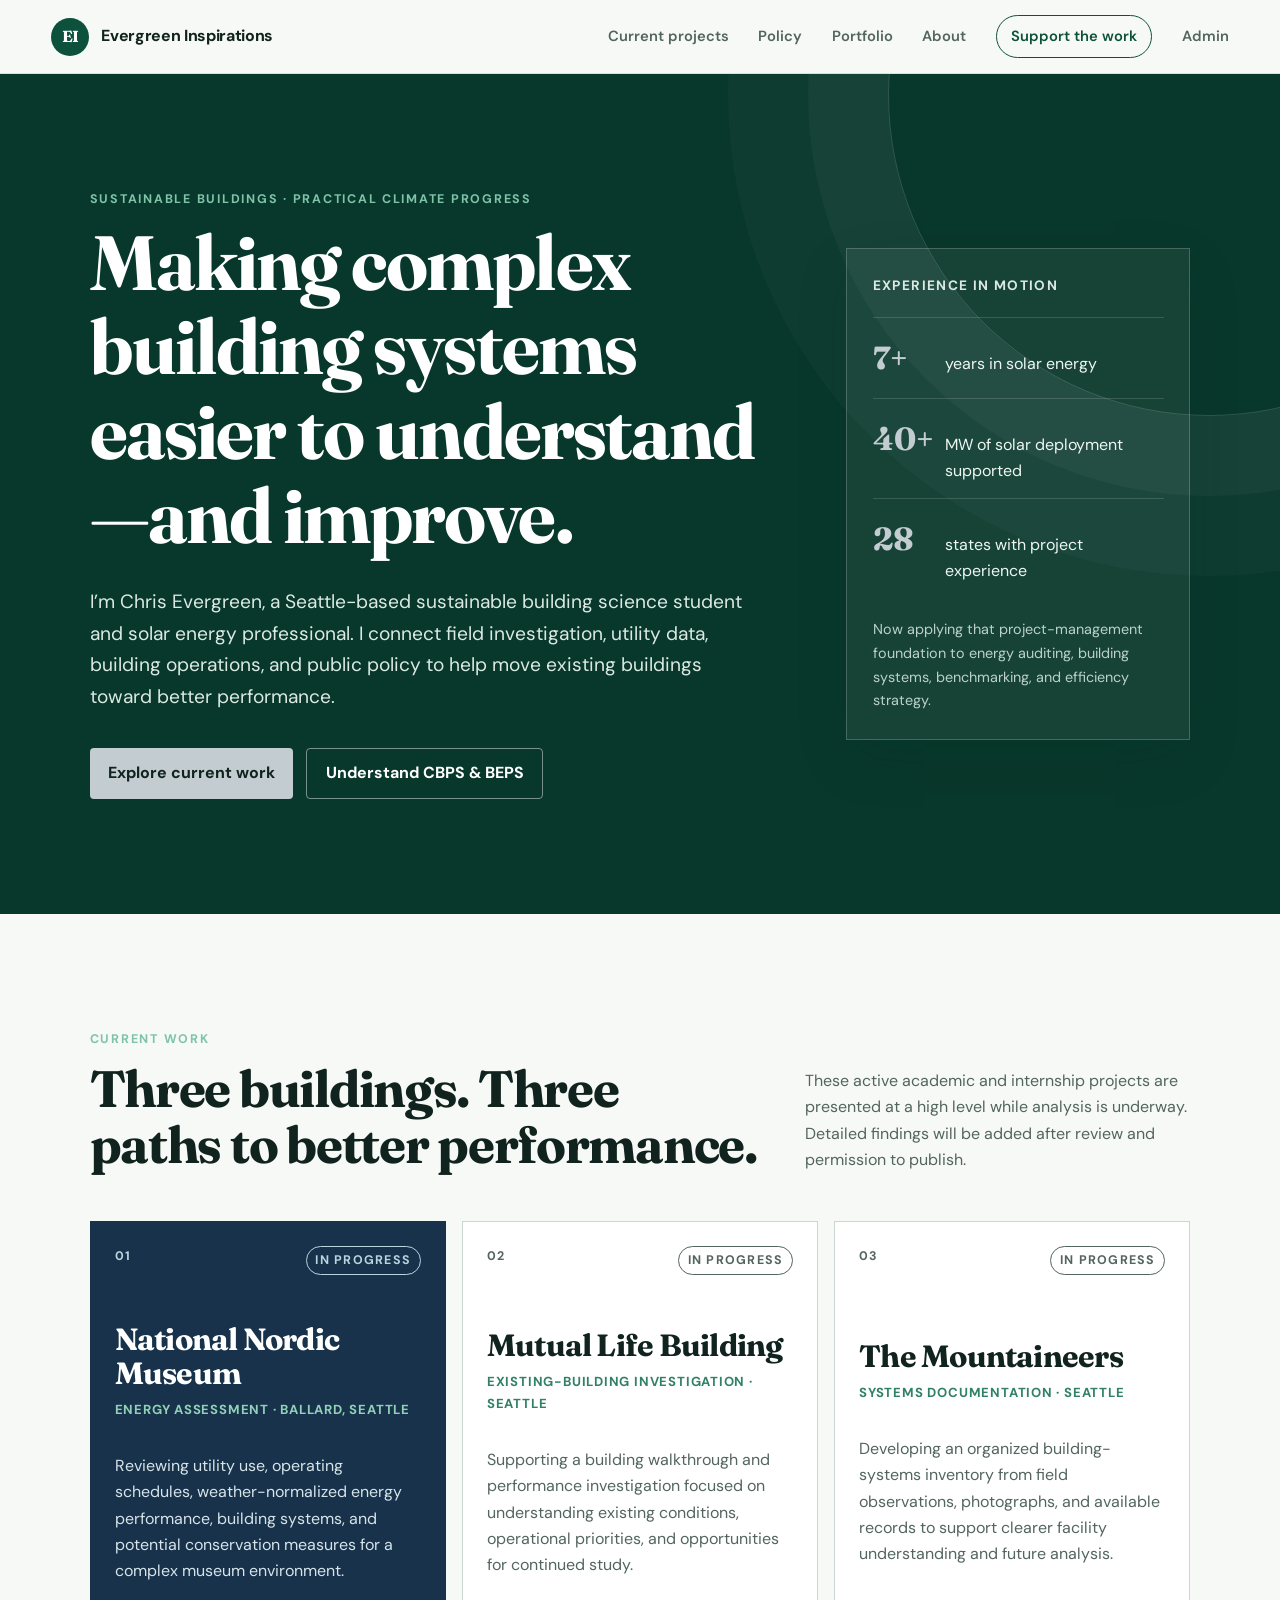
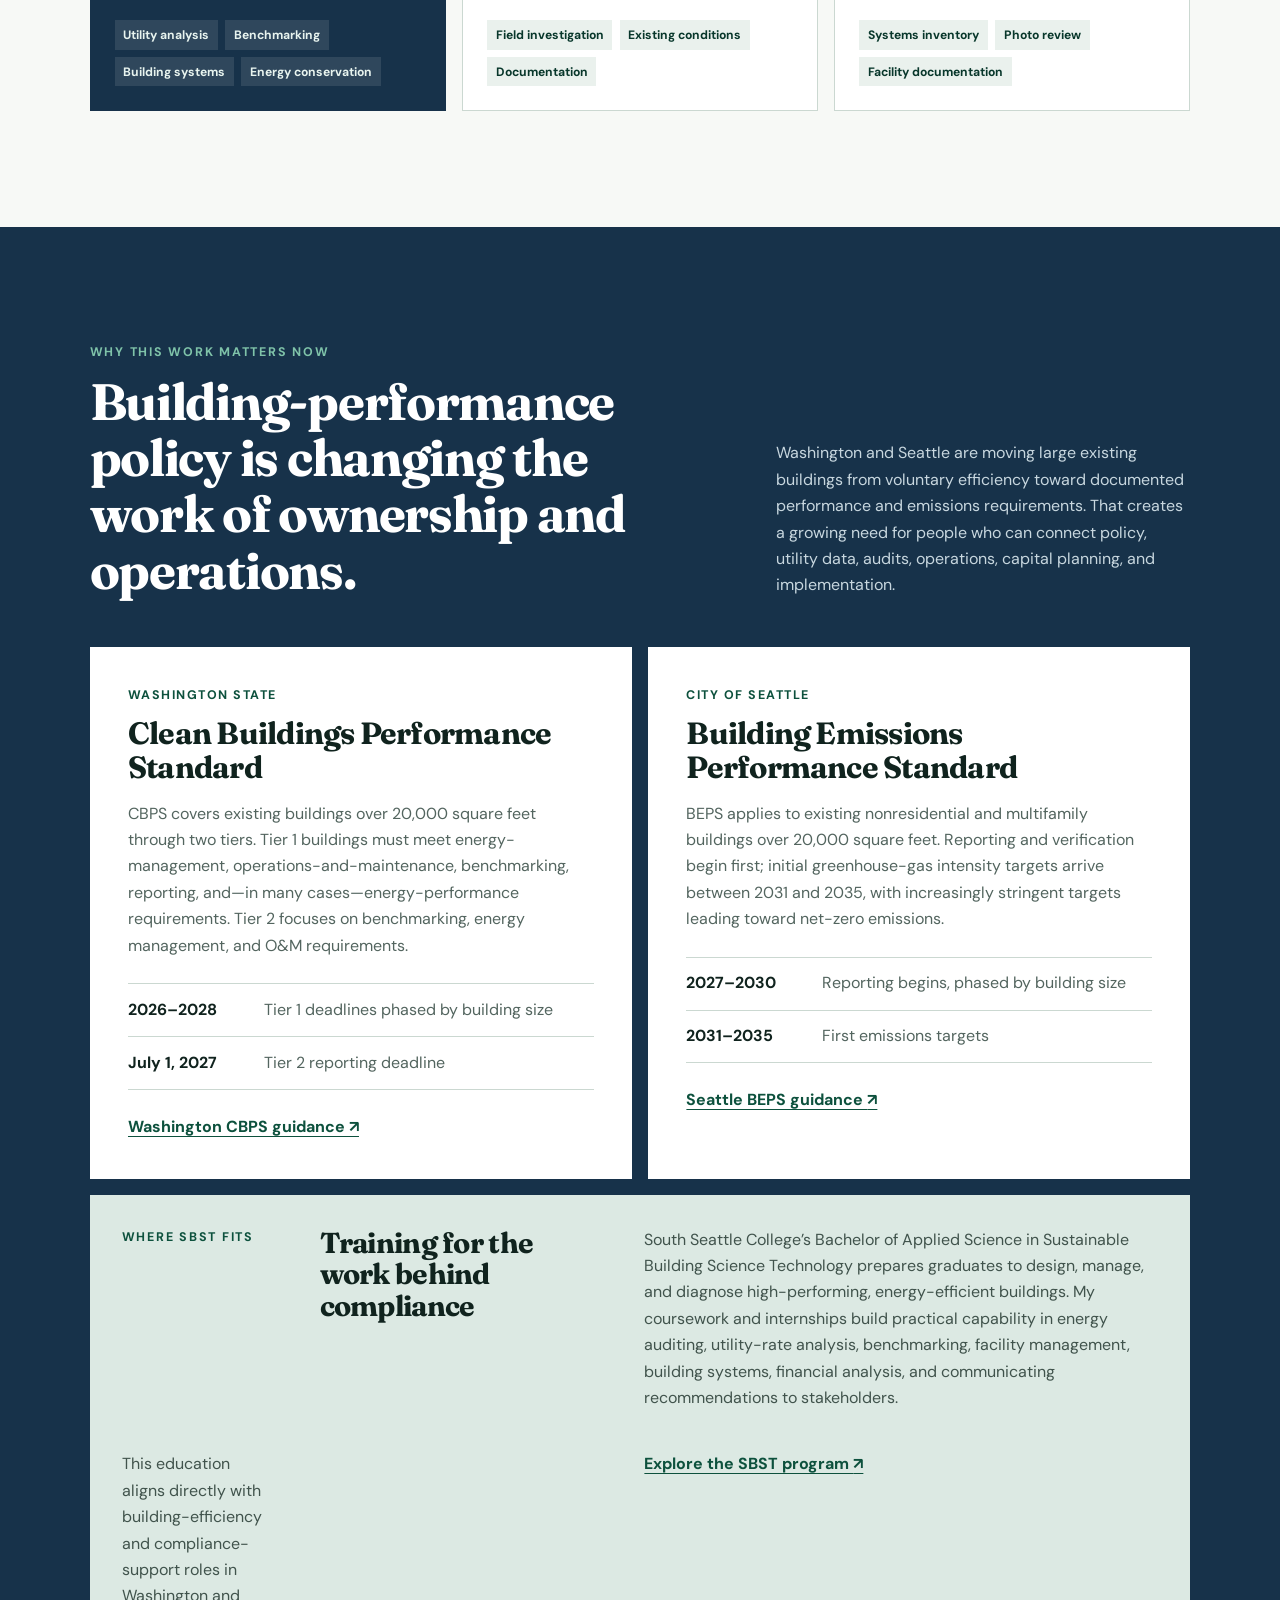
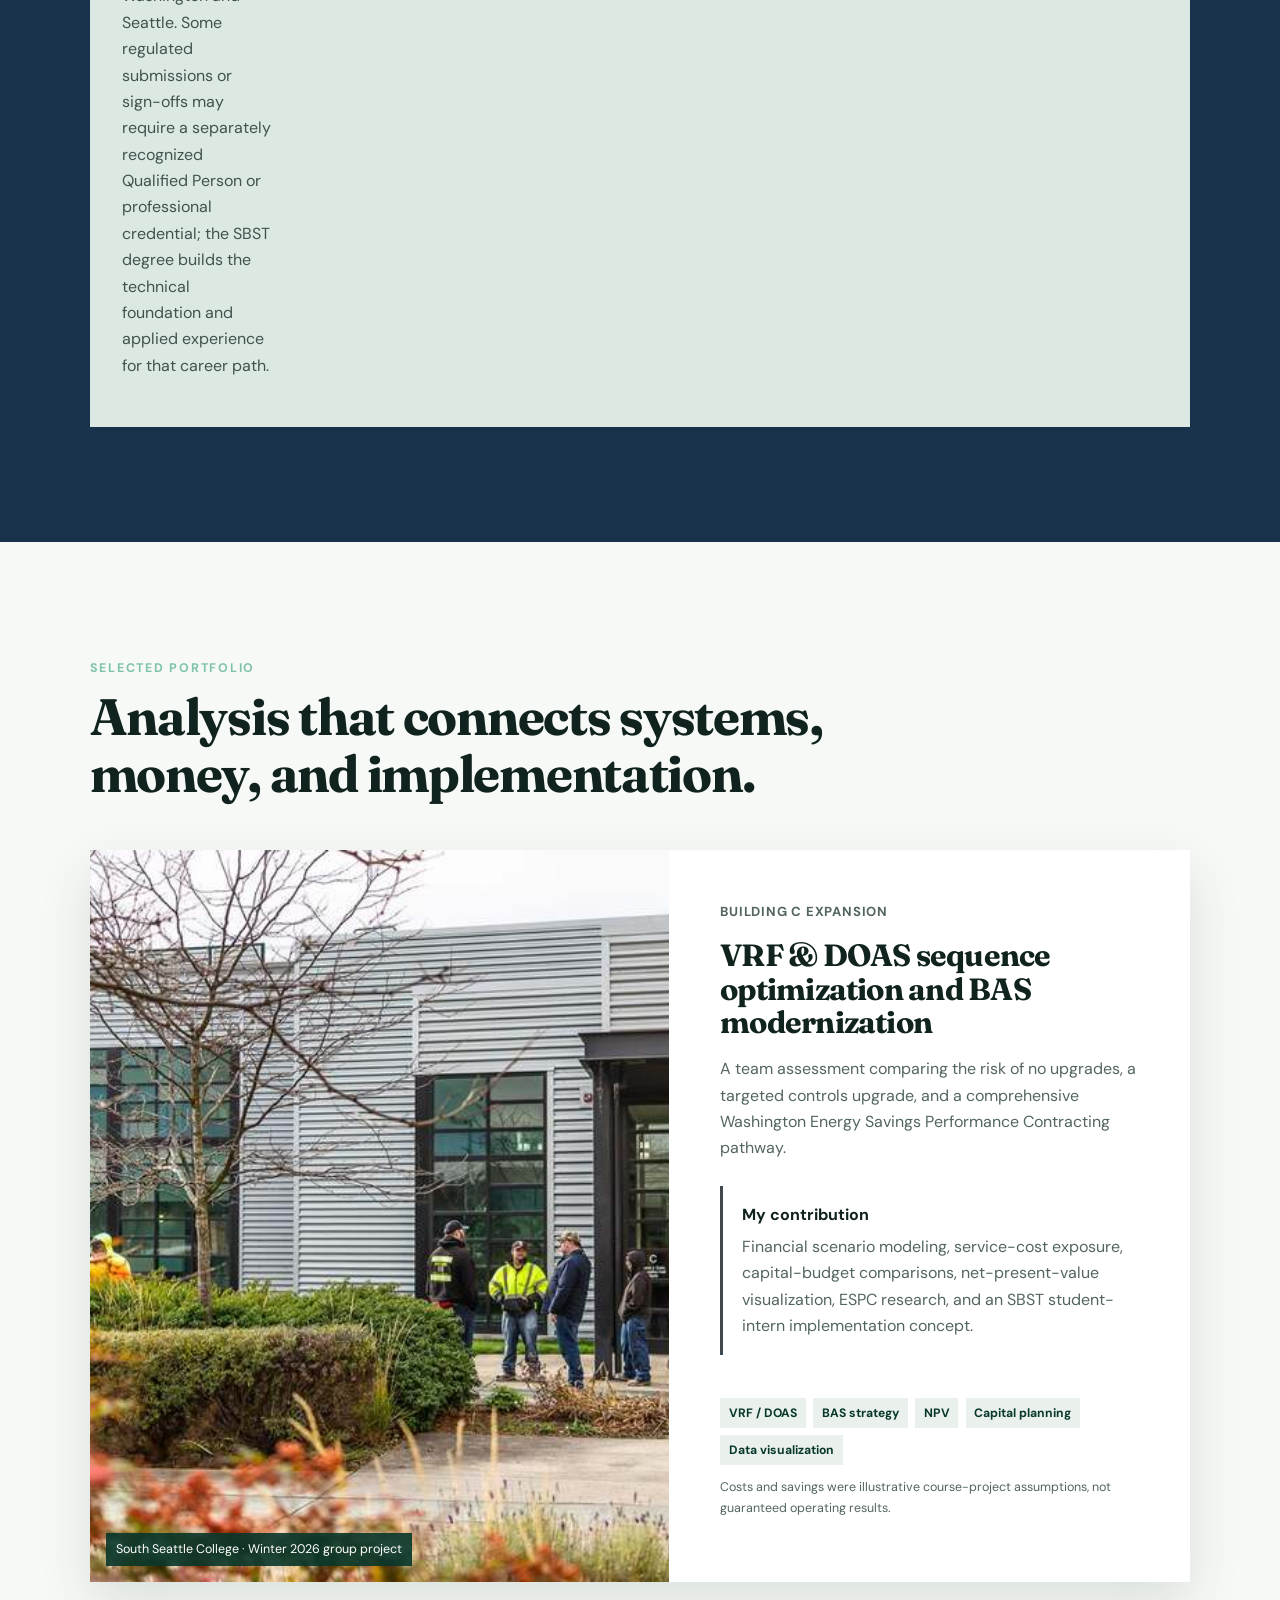
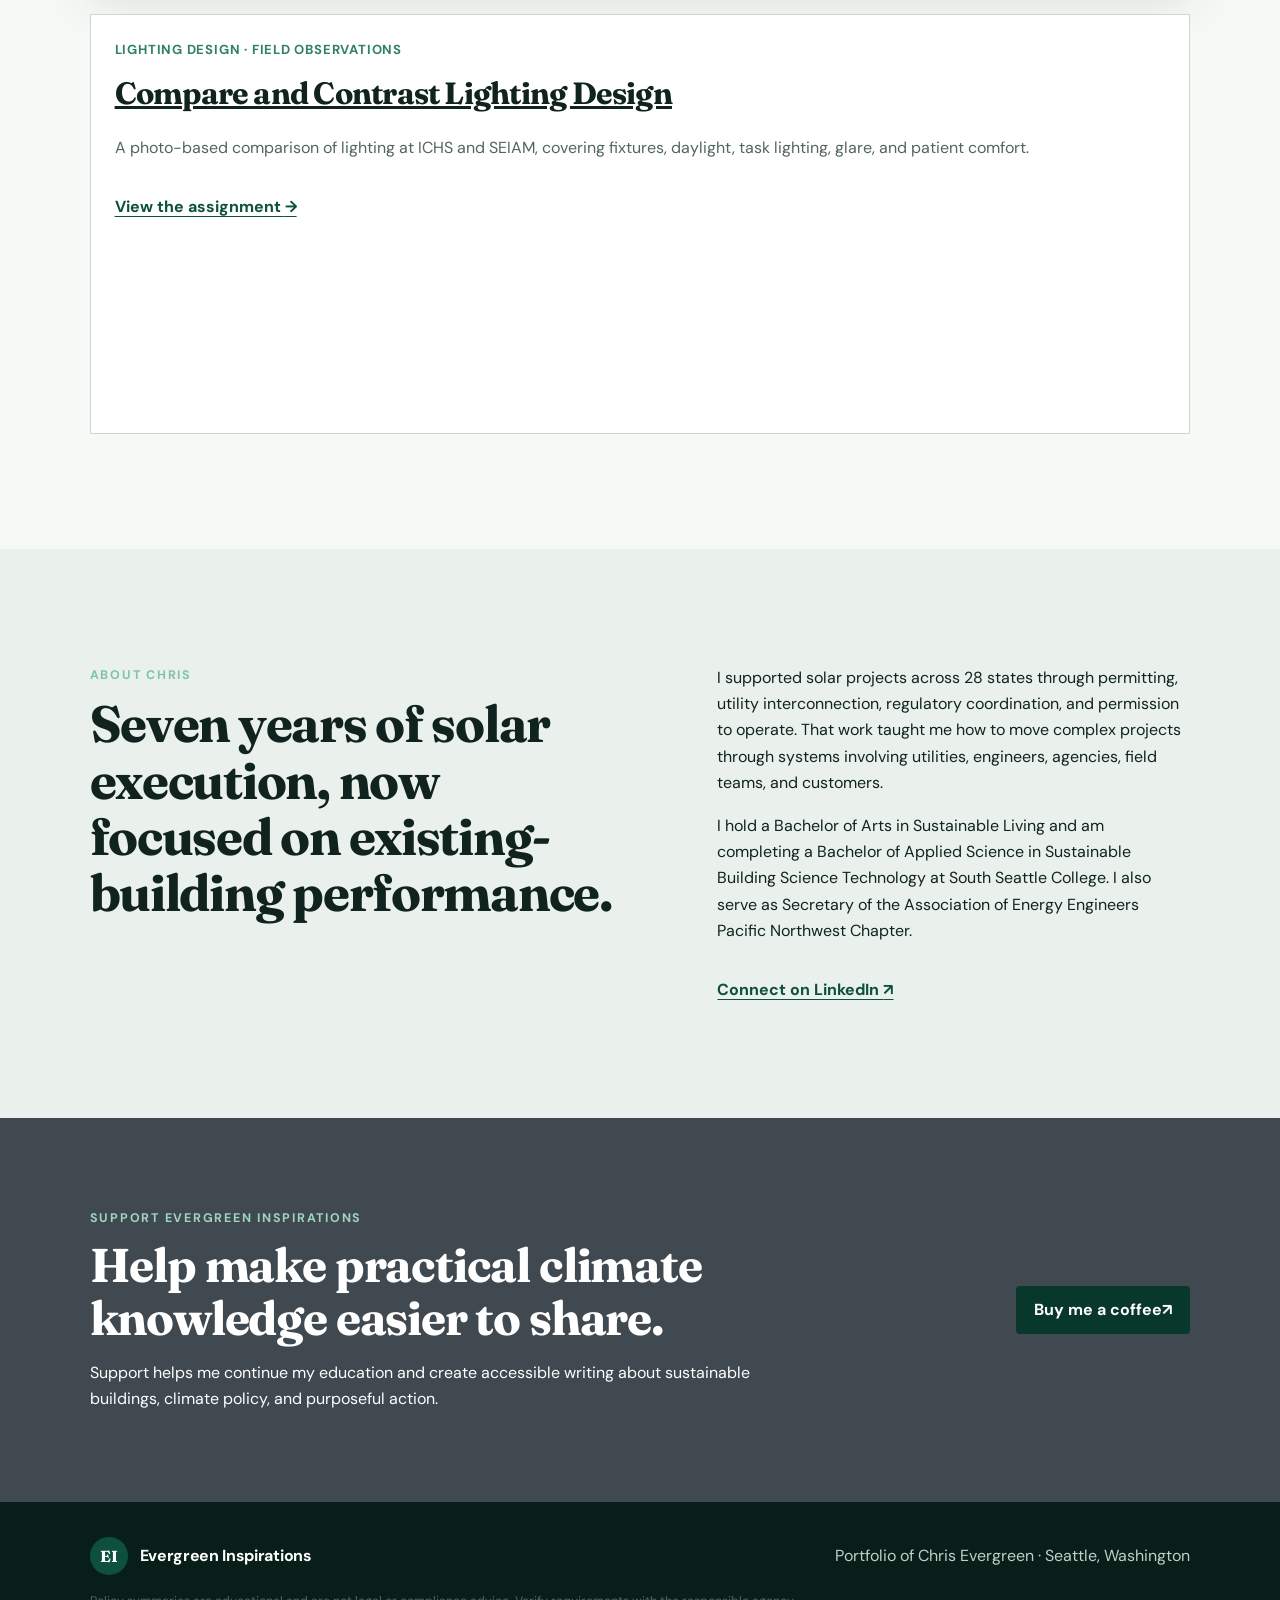
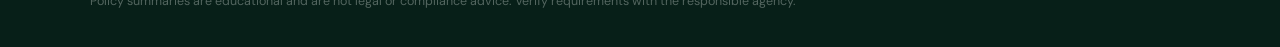
==== commit 51bd4894: "Use requested lighting design portfolio link text" ====
--- a/index.html
+++ b/index.html
@@ -162,7 +162,7 @@
       </article>
       <article class="project-card" style="margin-top: 2rem;">
         <p class="project-type">Lighting design · Field observations</p>
-        <h3><a href="portfolio/lighting-design/">Lighting Design Compare and Contrast</a></h3>
+        <h3><a href="portfolio/lighting-design/">Compare and Contrast Lighting Design</a></h3>
         <p>A photo-based comparison of lighting at ICHS and SEIAM, covering fixtures, daylight, task lighting, glare, and patient comfort.</p>
         <a class="text-link" href="portfolio/lighting-design/">View the assignment <span aria-hidden="true">→</span></a>
       </article>
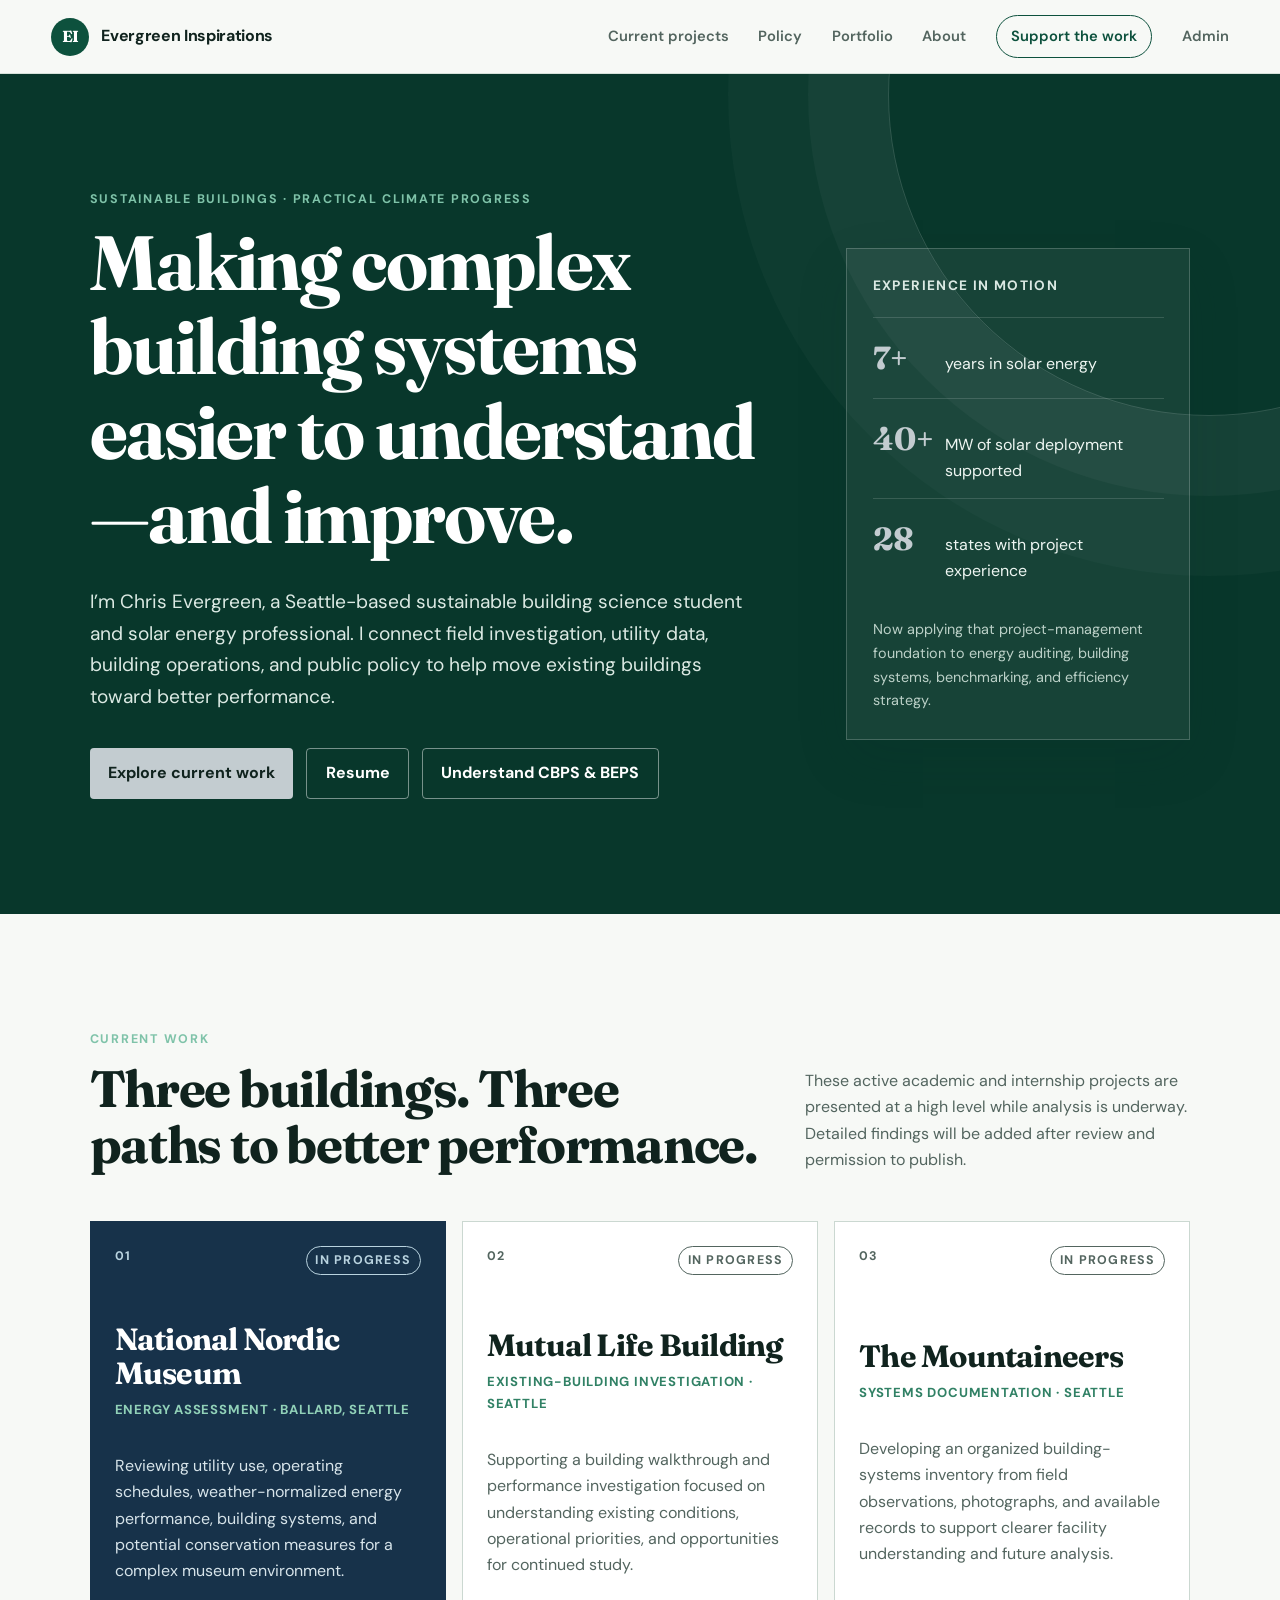
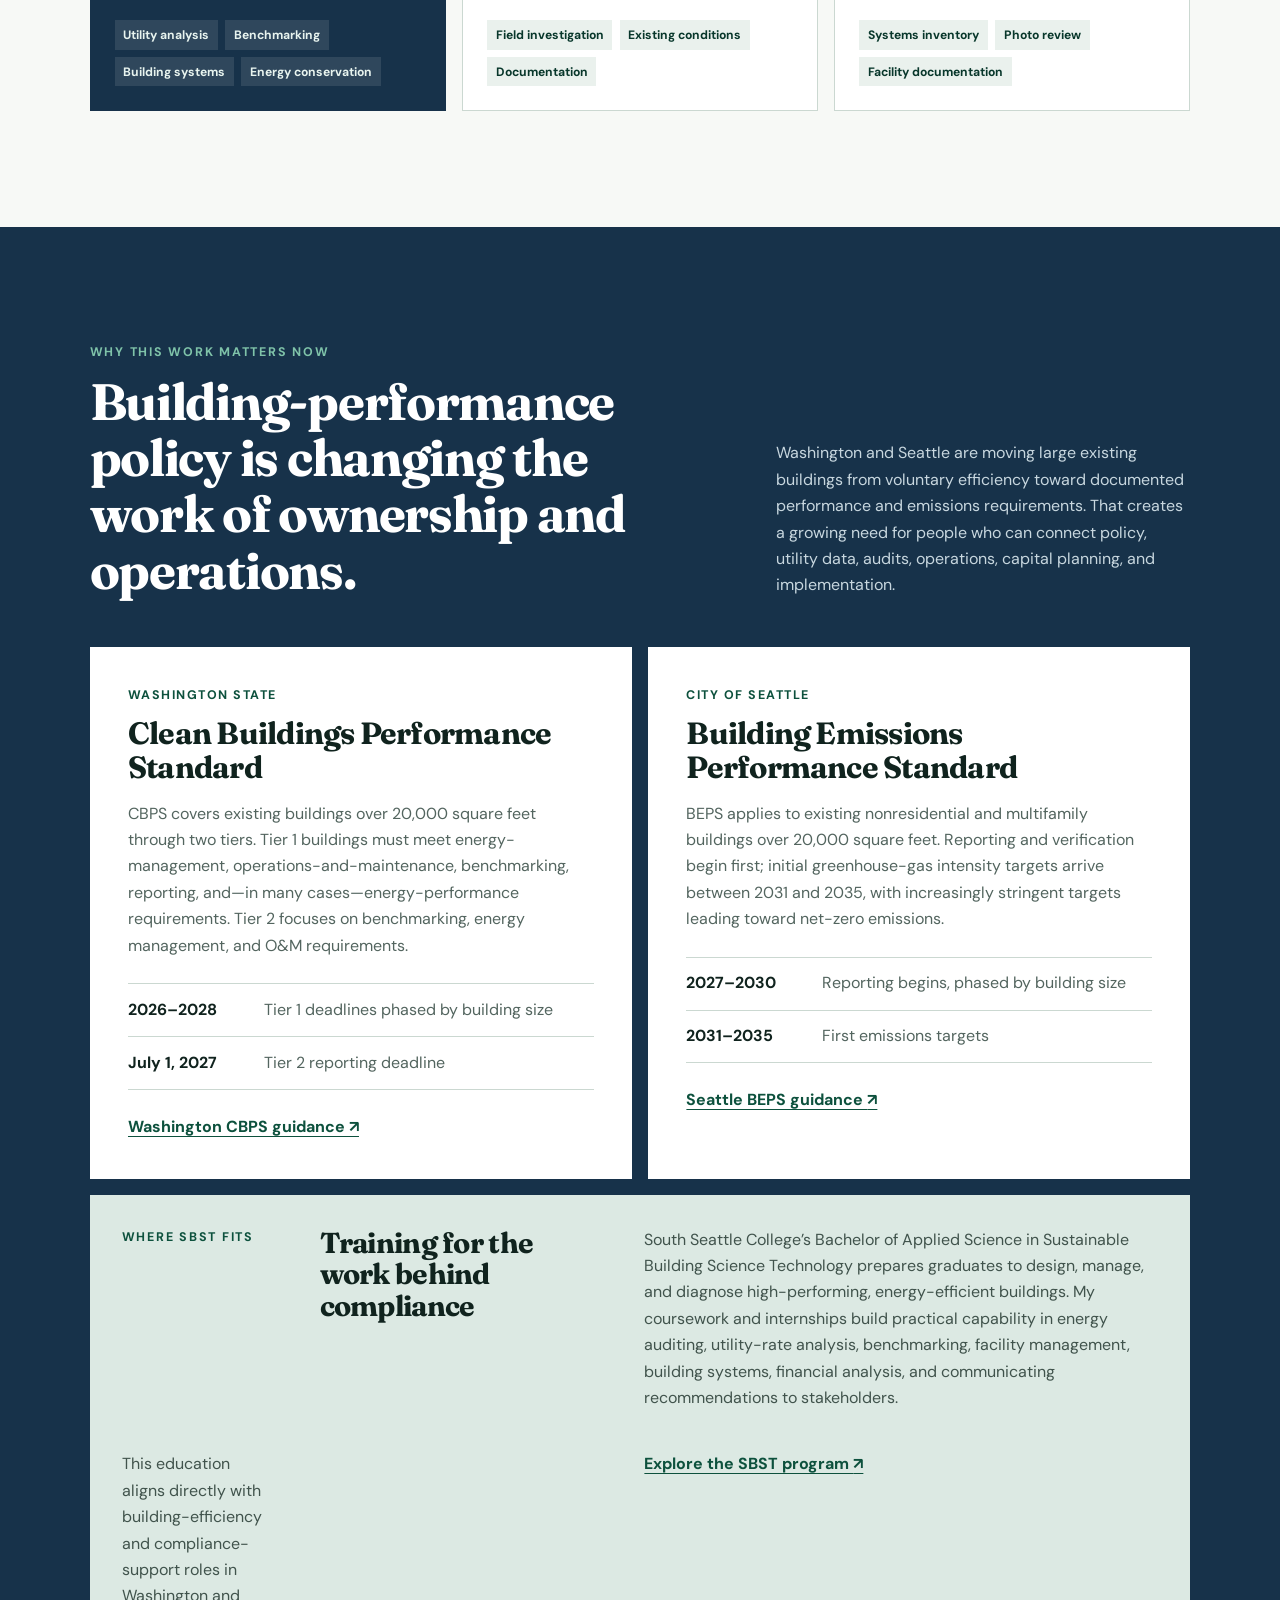
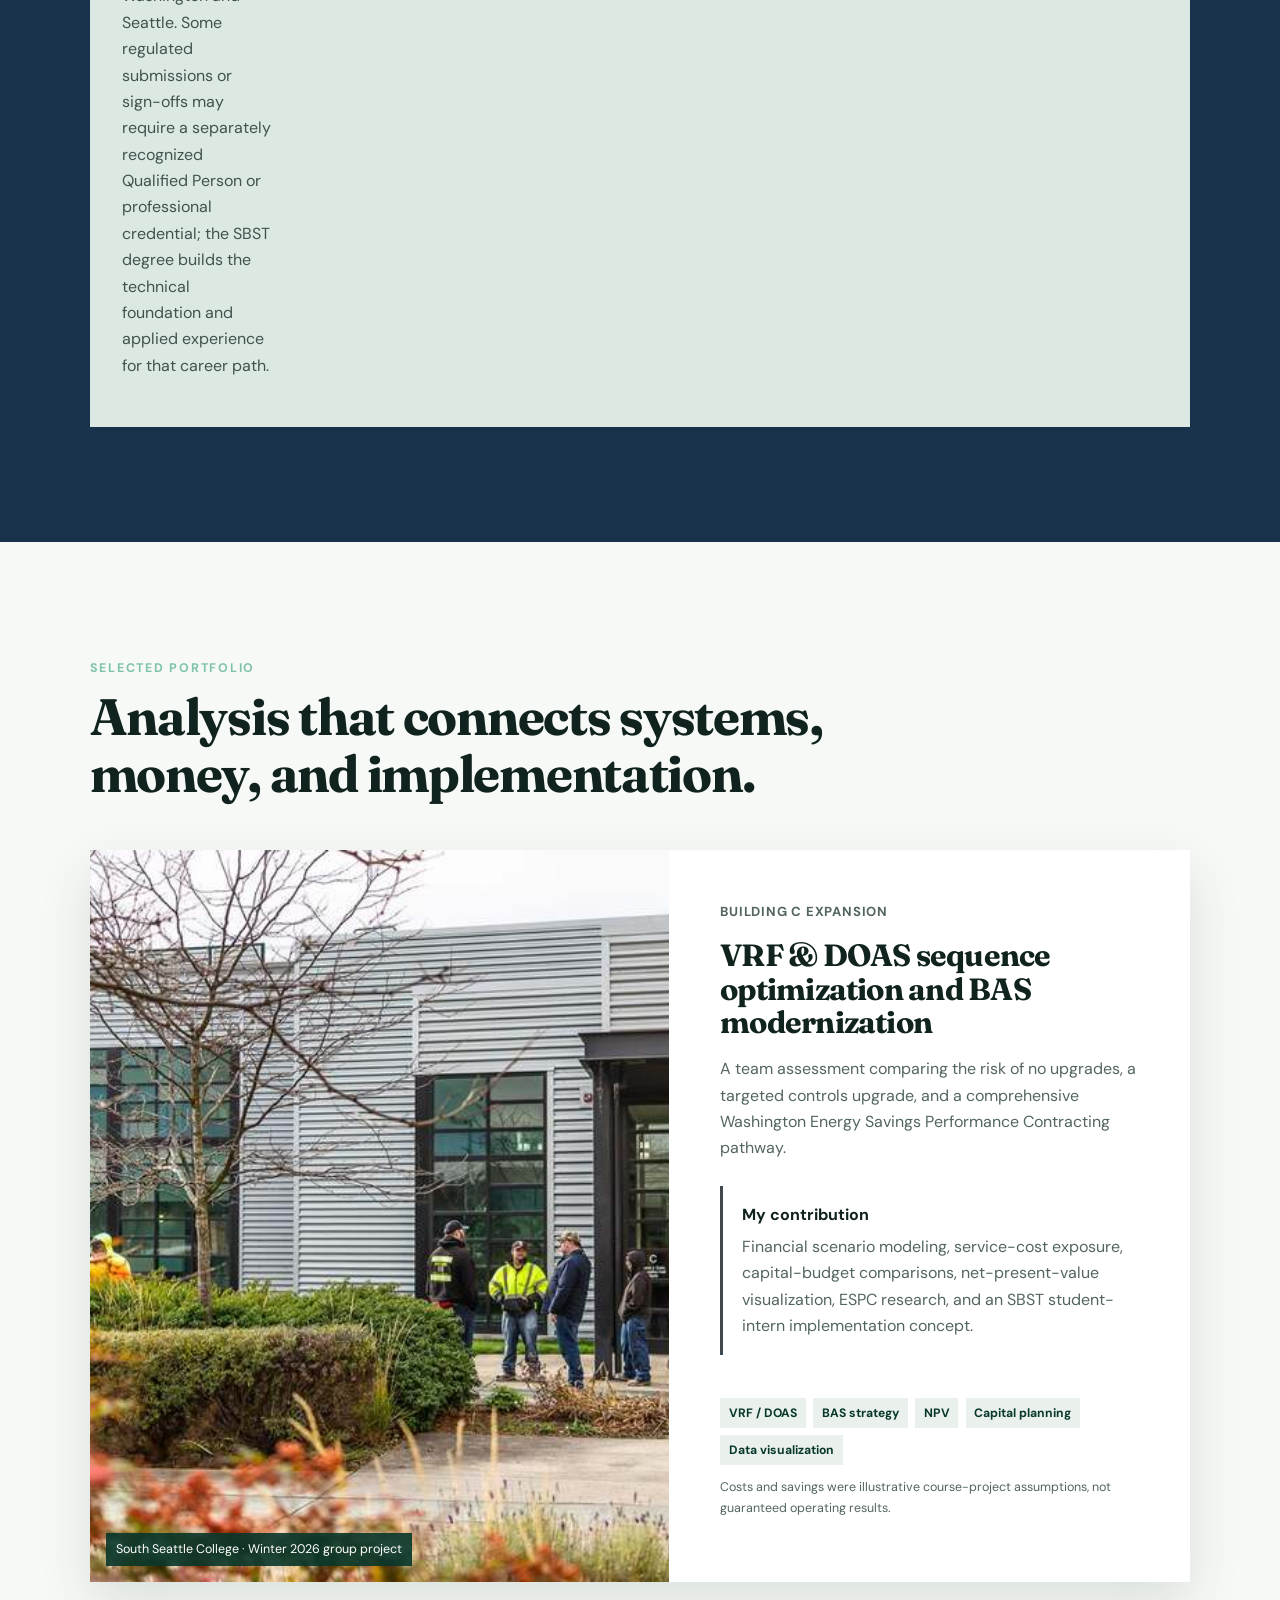
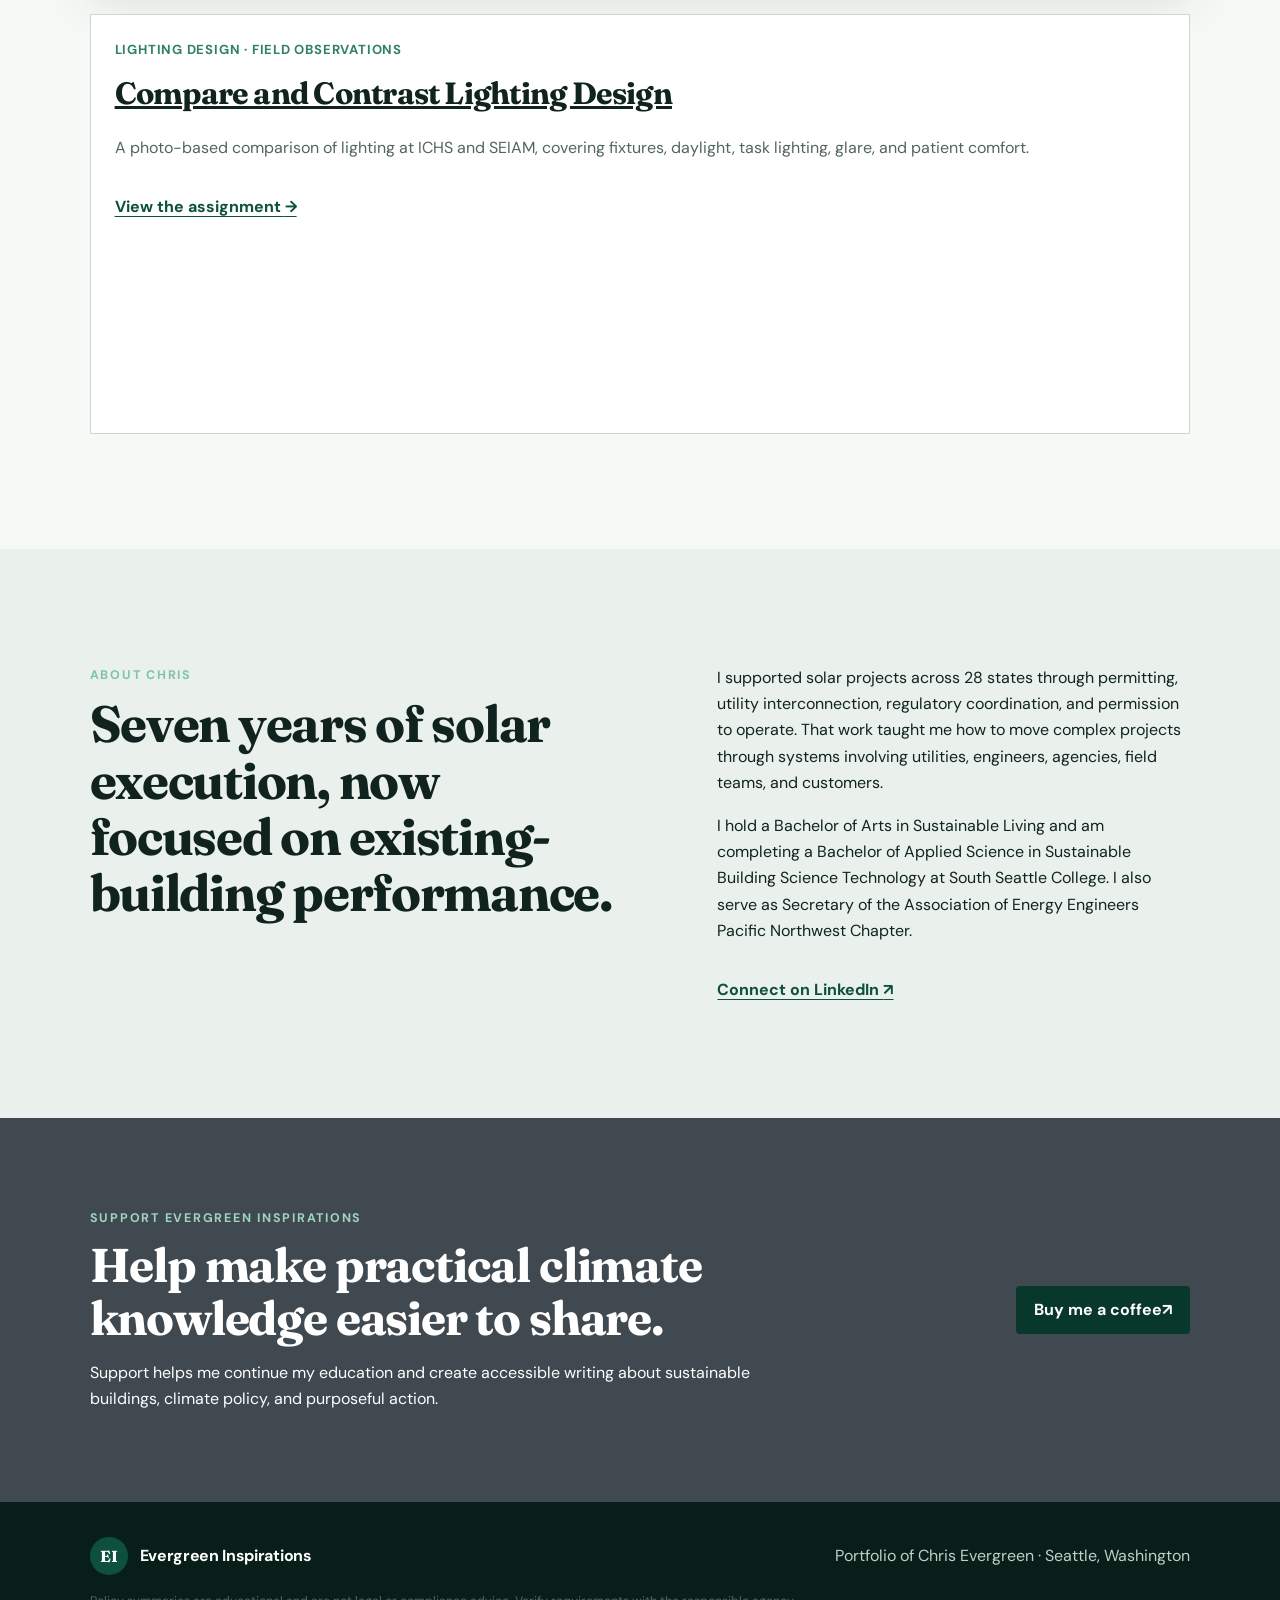
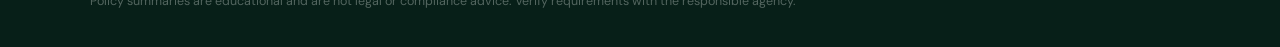
==== commit 1b90d022: "Add resume link beside Explore current work" ====
--- a/index.html
+++ b/index.html
@@ -37,6 +37,7 @@
         <p class="hero-lede">I’m Chris Evergreen, a Seattle-based sustainable building science student and solar energy professional. I connect field investigation, utility data, building operations, and public policy to help move existing buildings toward better performance.</p>
         <div class="hero-actions">
           <a class="button primary" href="#projects">Explore current work</a>
+          <a class="button secondary" href="https://docs.google.com/document/d/1_U2MOofIrPfJ6t7437i77Ry3I0XwsGccCtPsd03Qrzs/view" target="_blank" rel="noopener noreferrer">Resume</a>
           <a class="button secondary" href="#policy">Understand CBPS &amp; BEPS</a>
         </div>
       </div>
